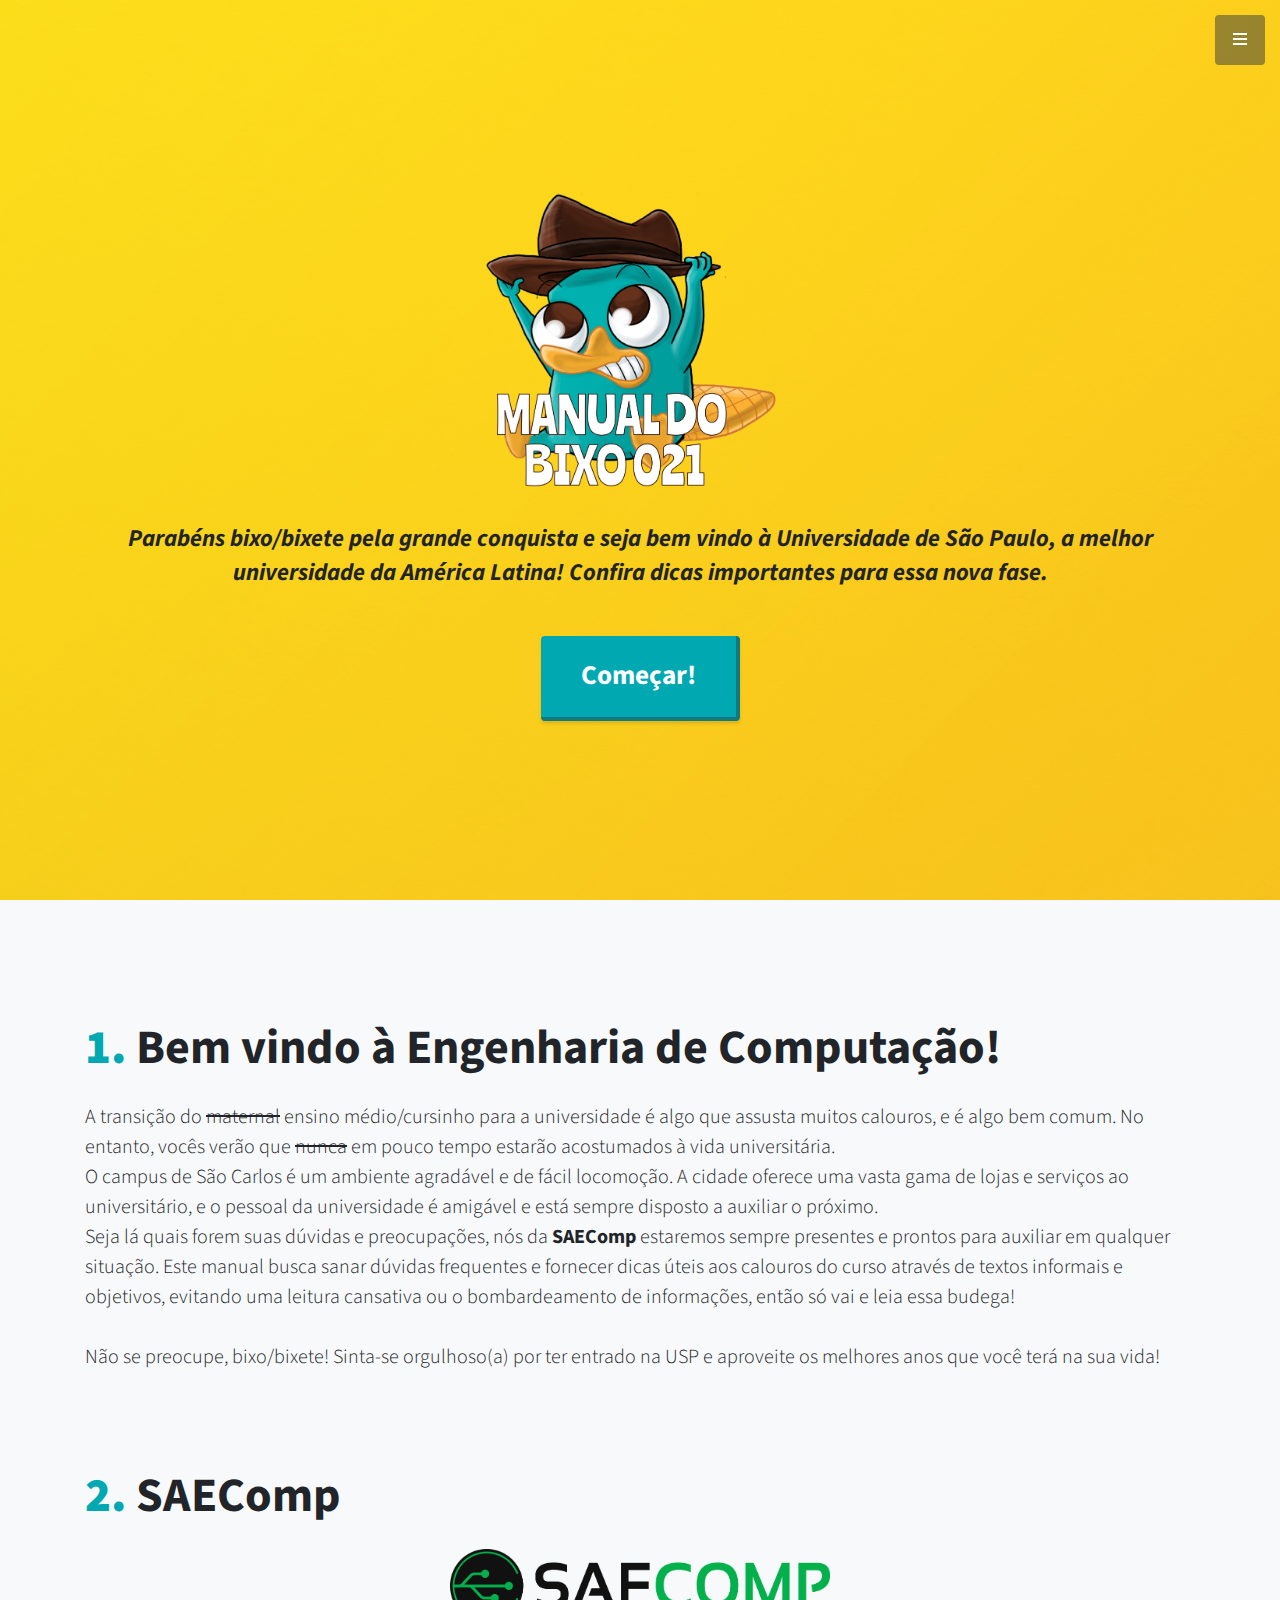
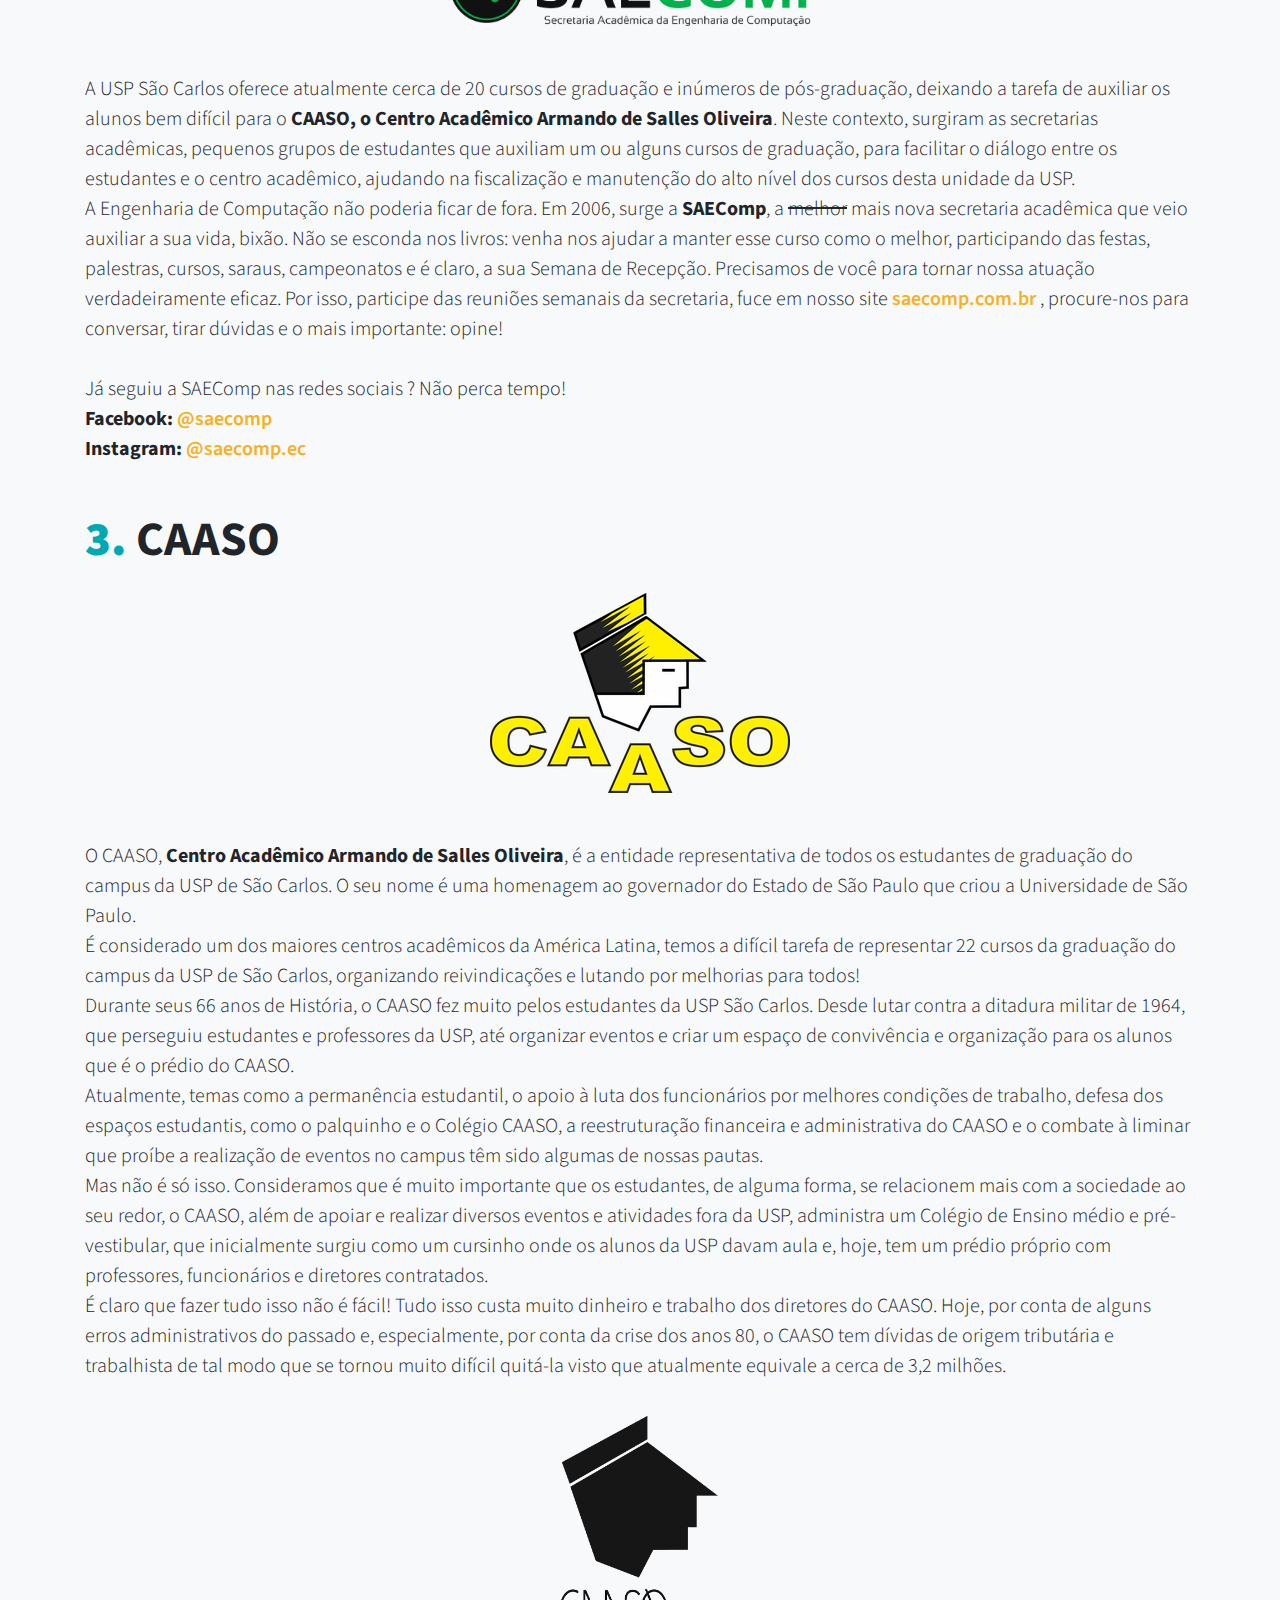
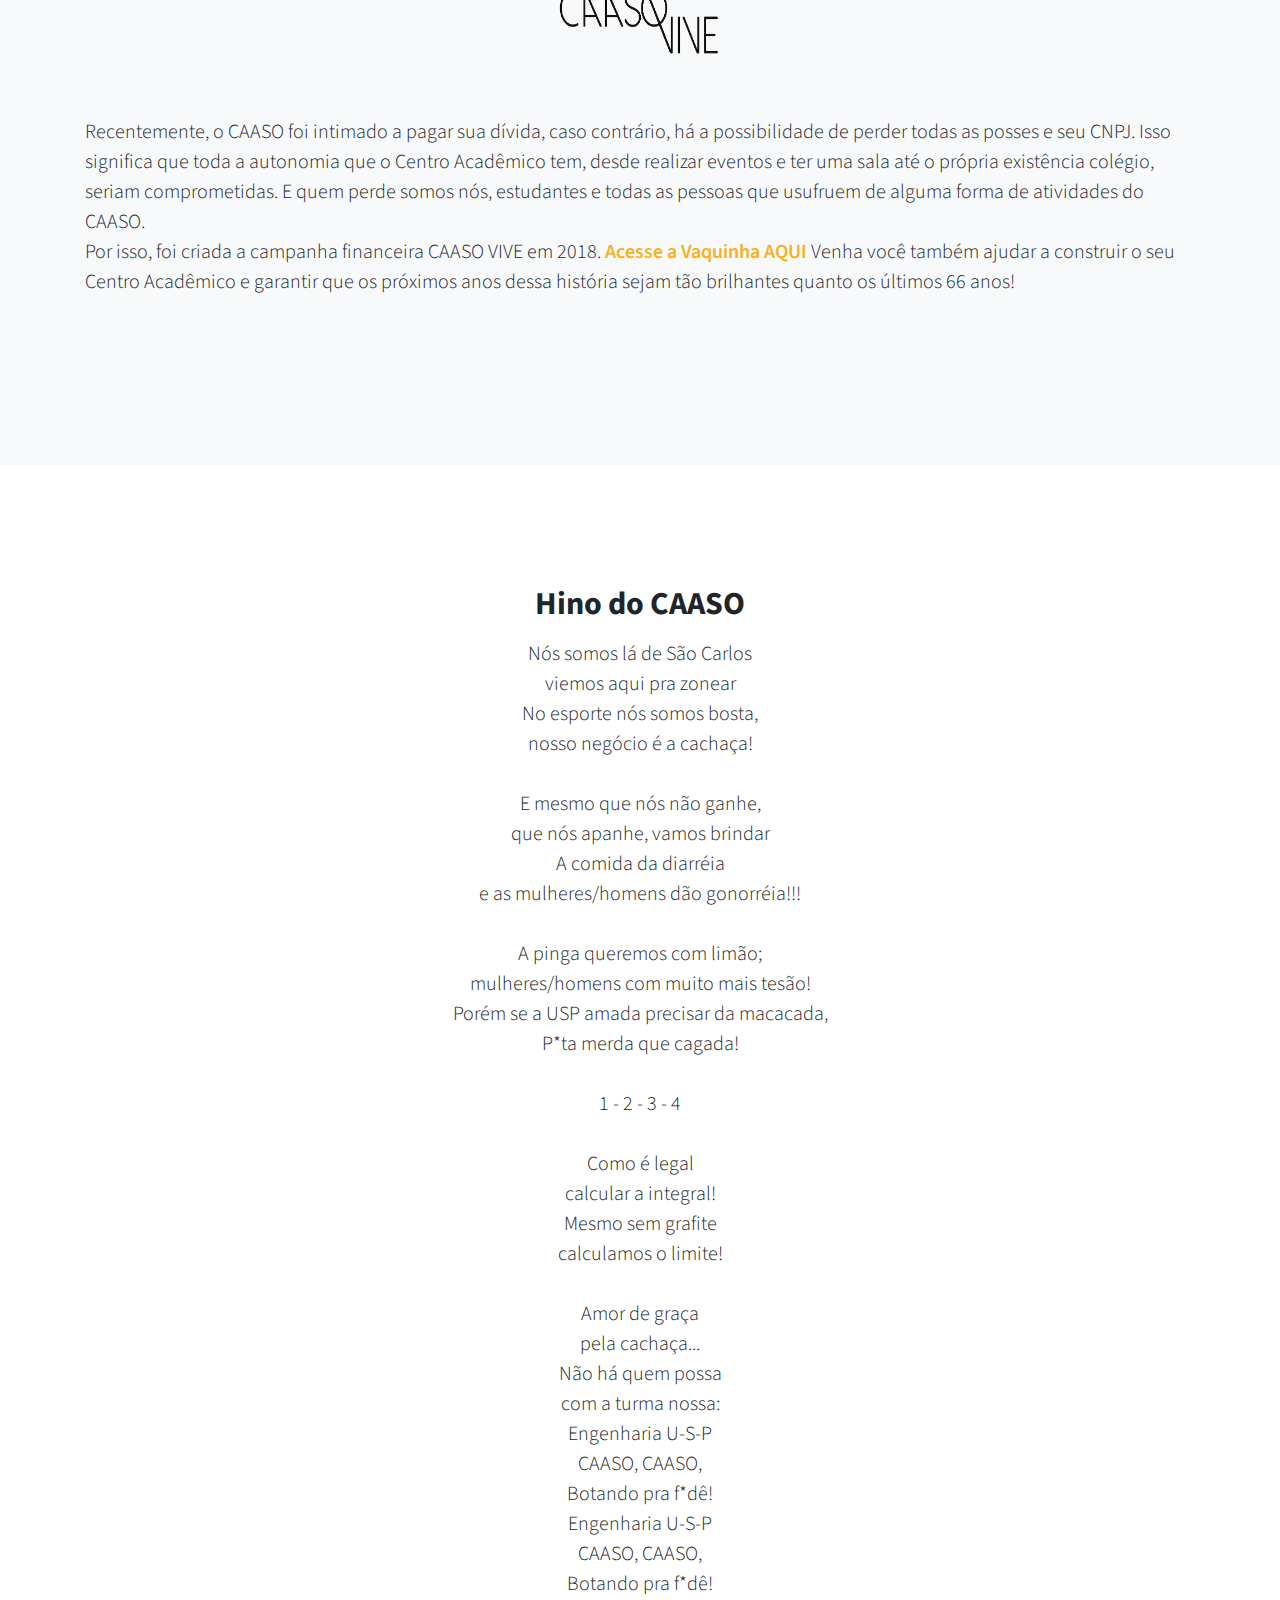
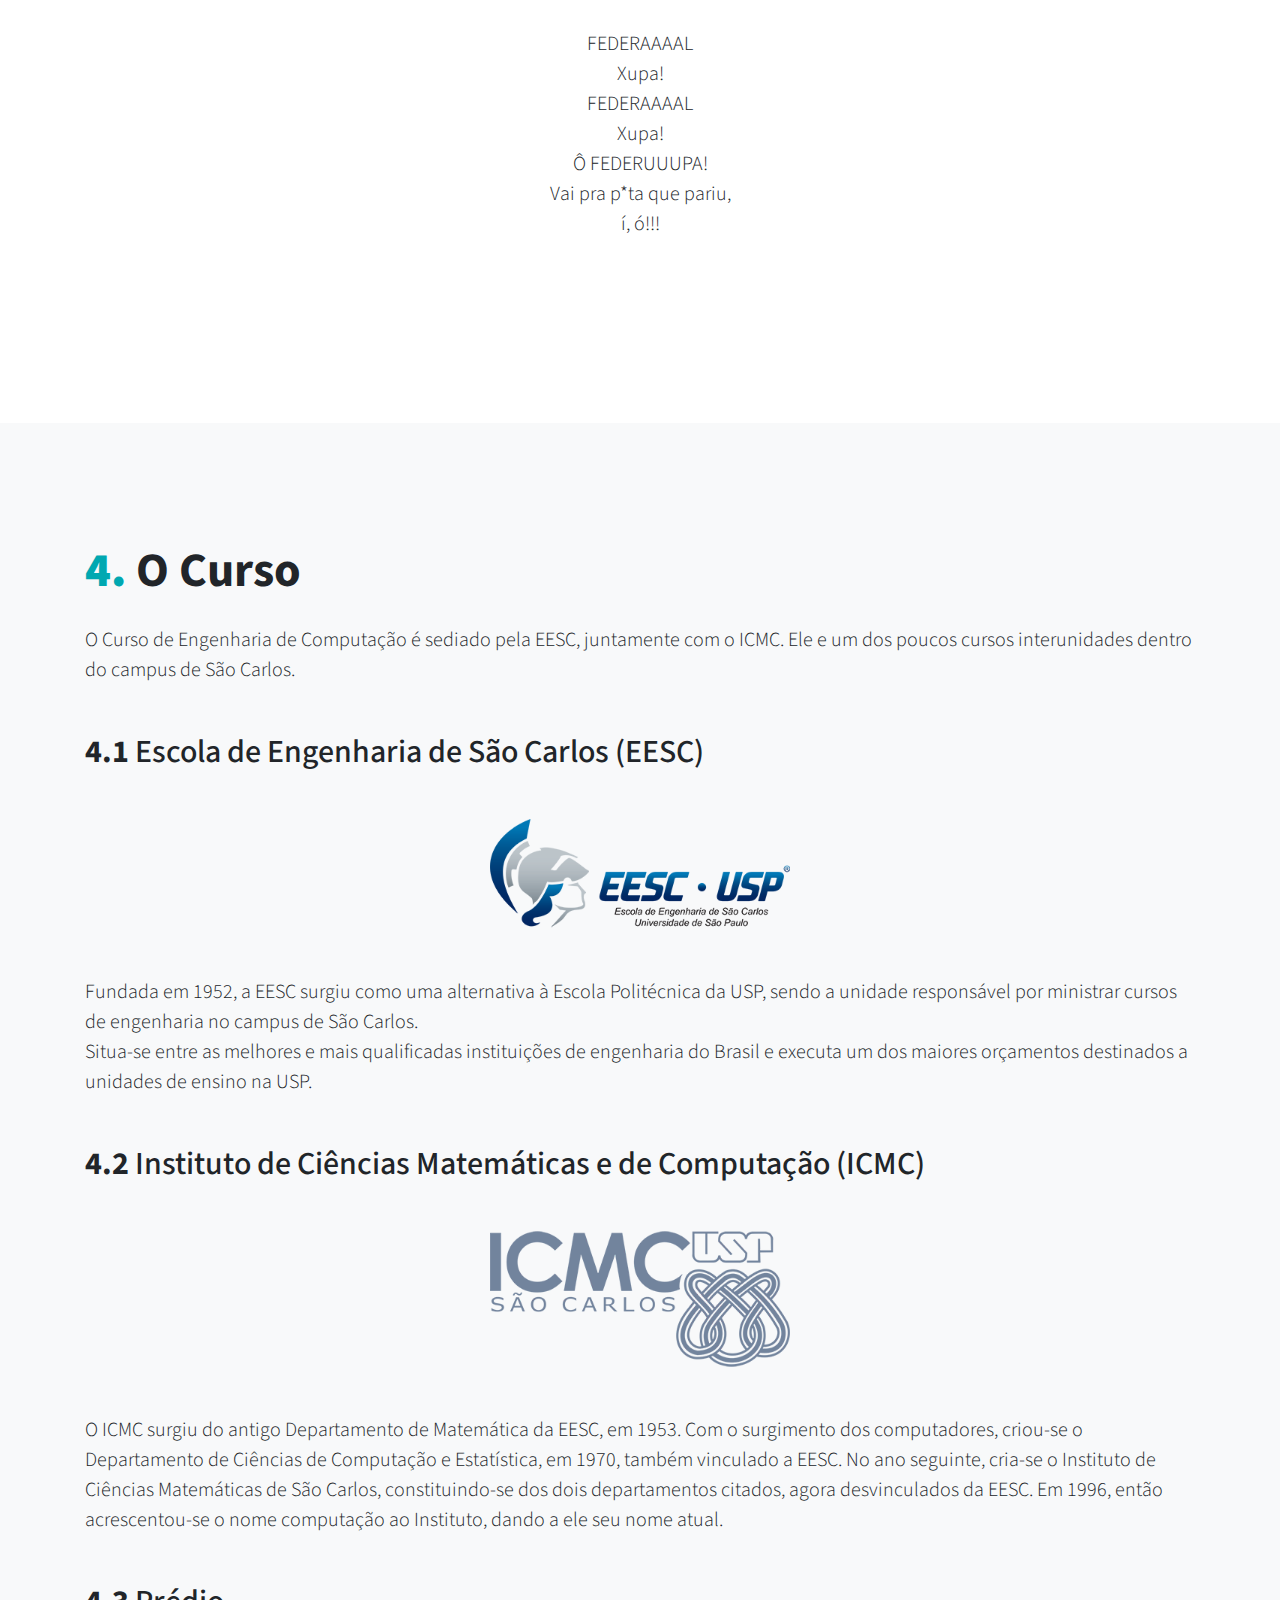
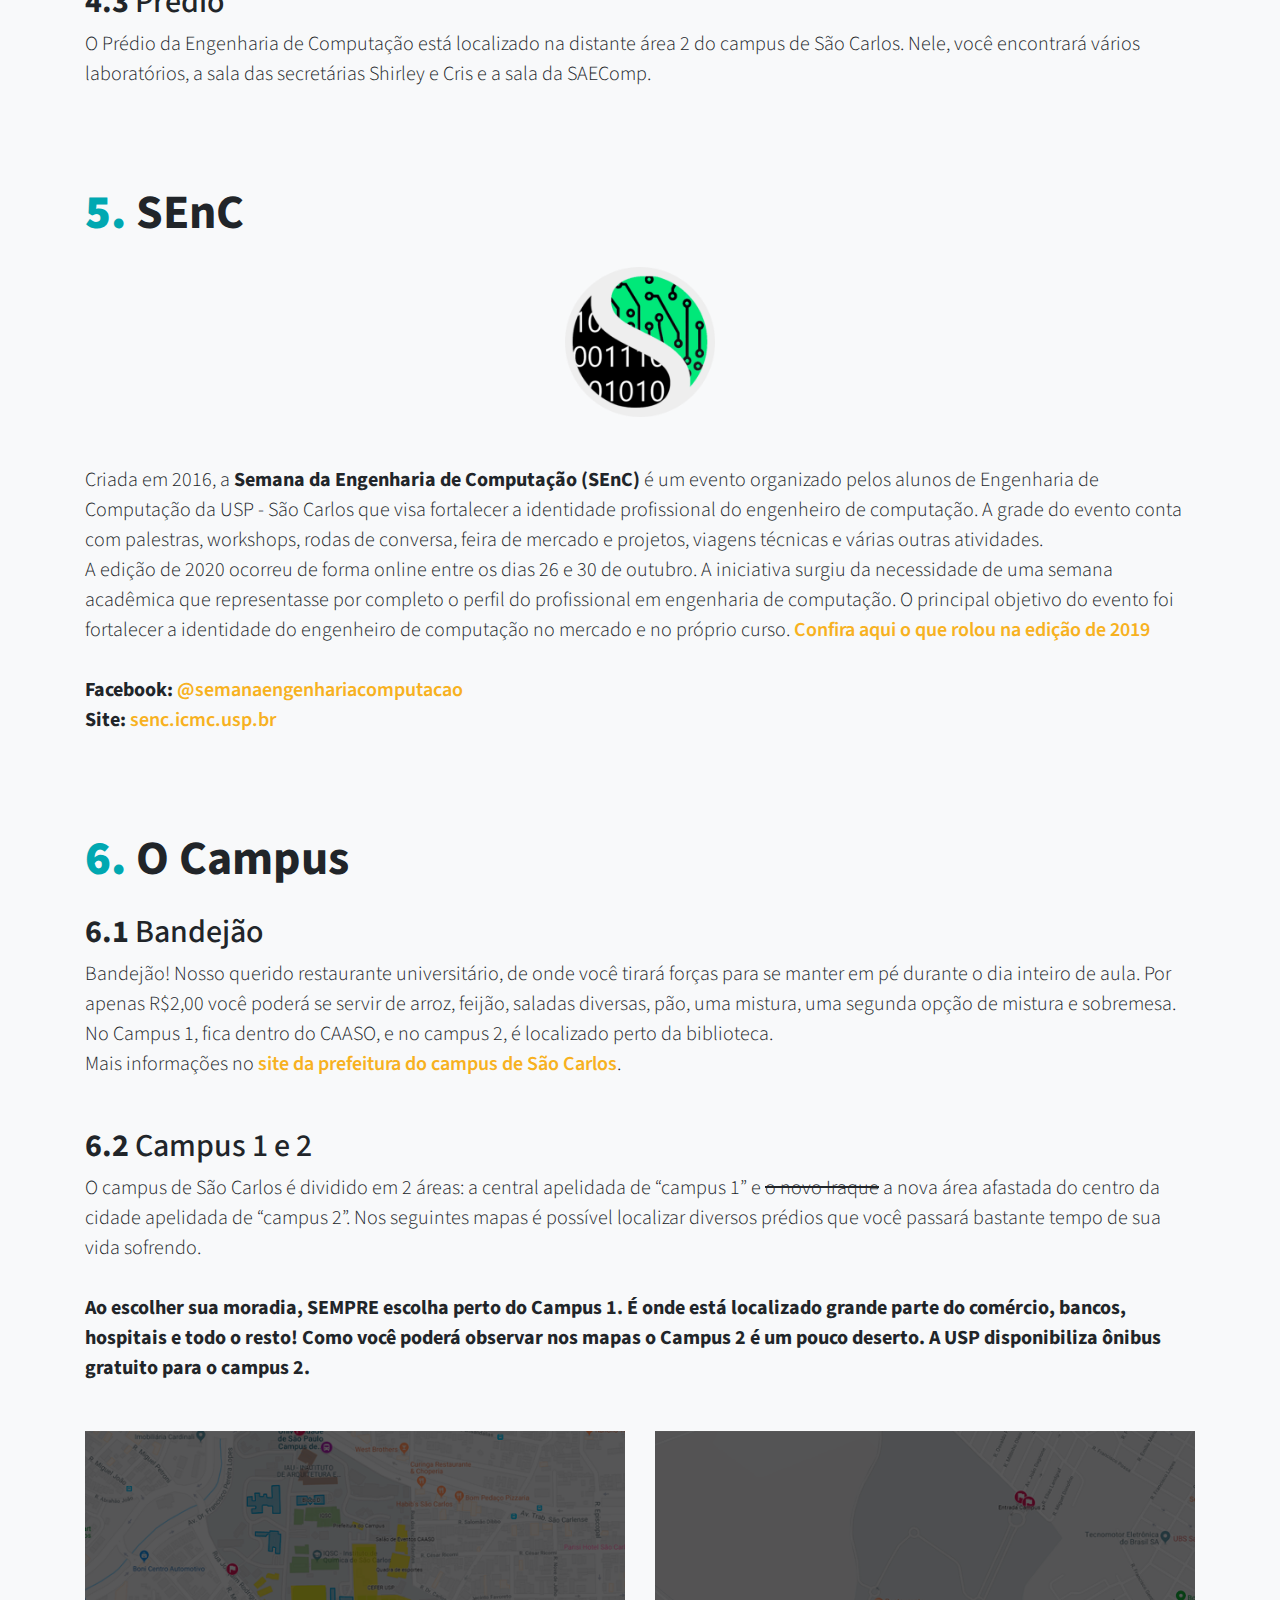
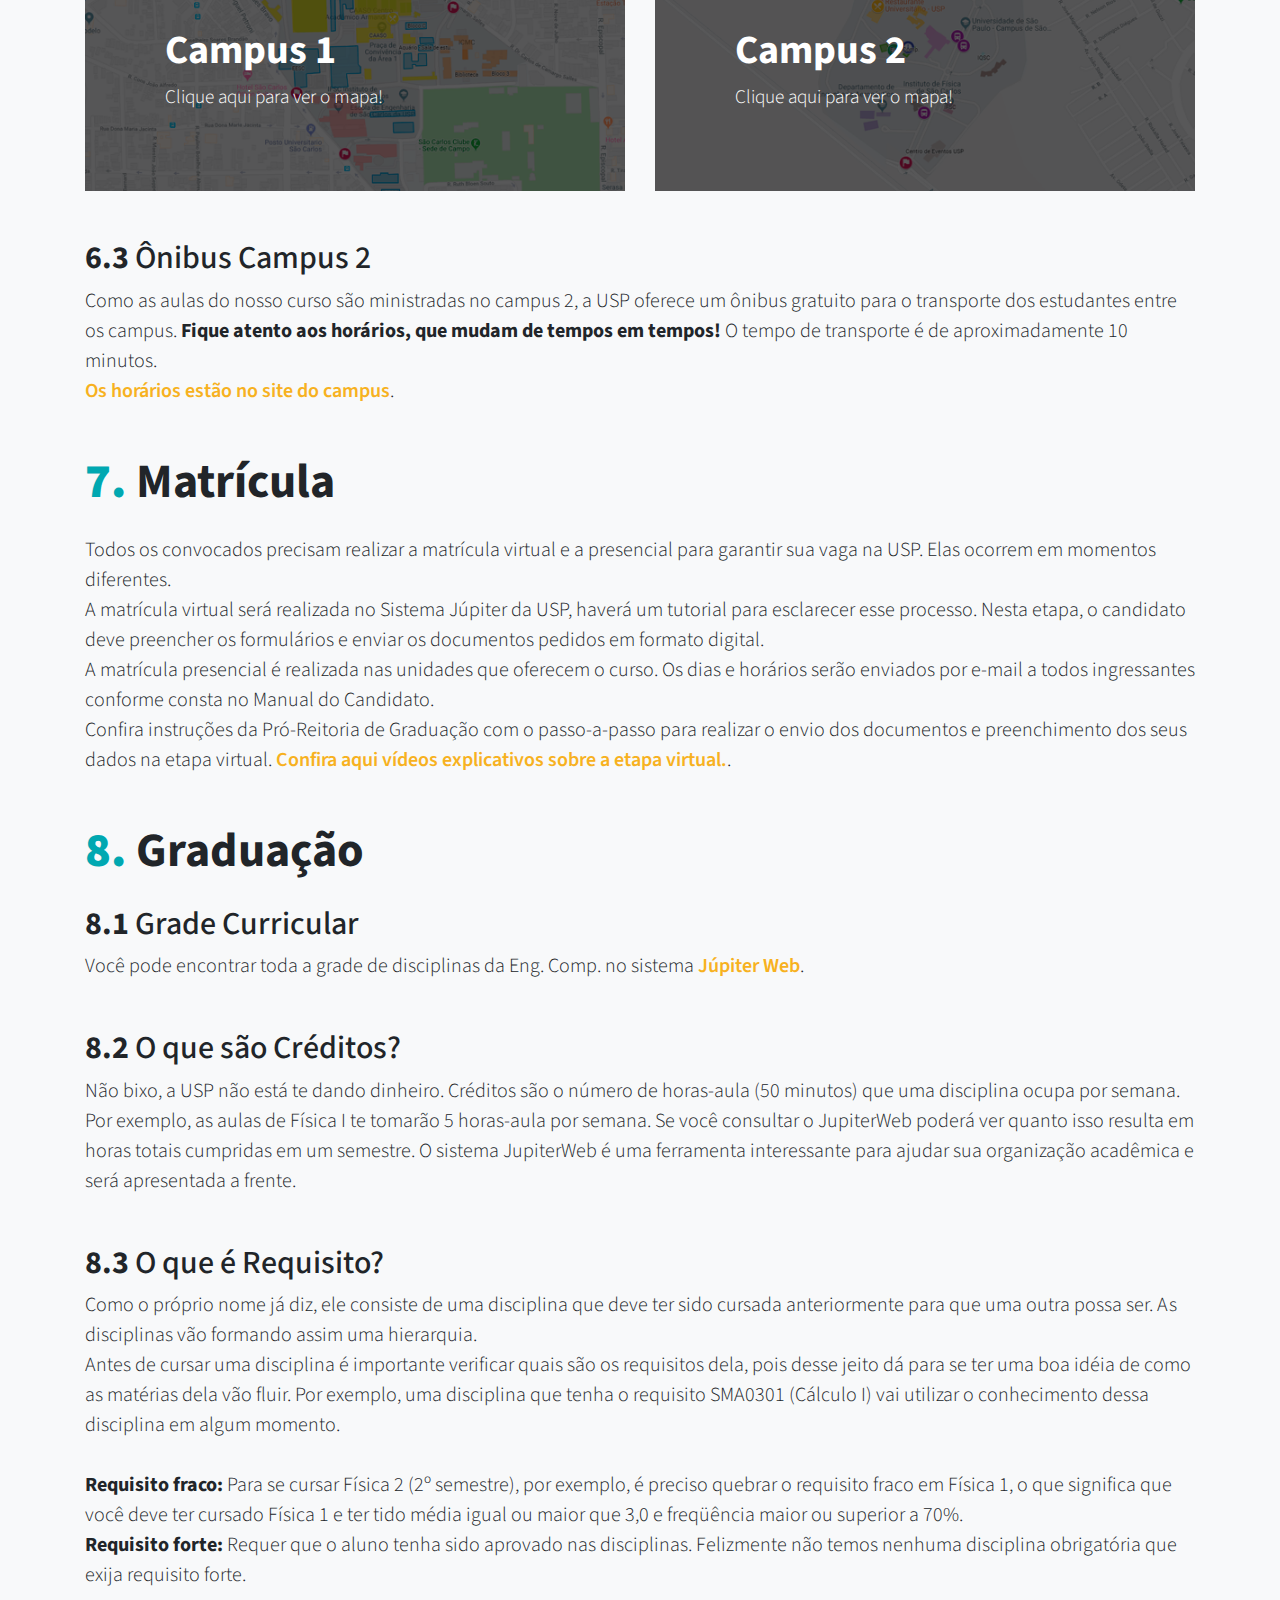
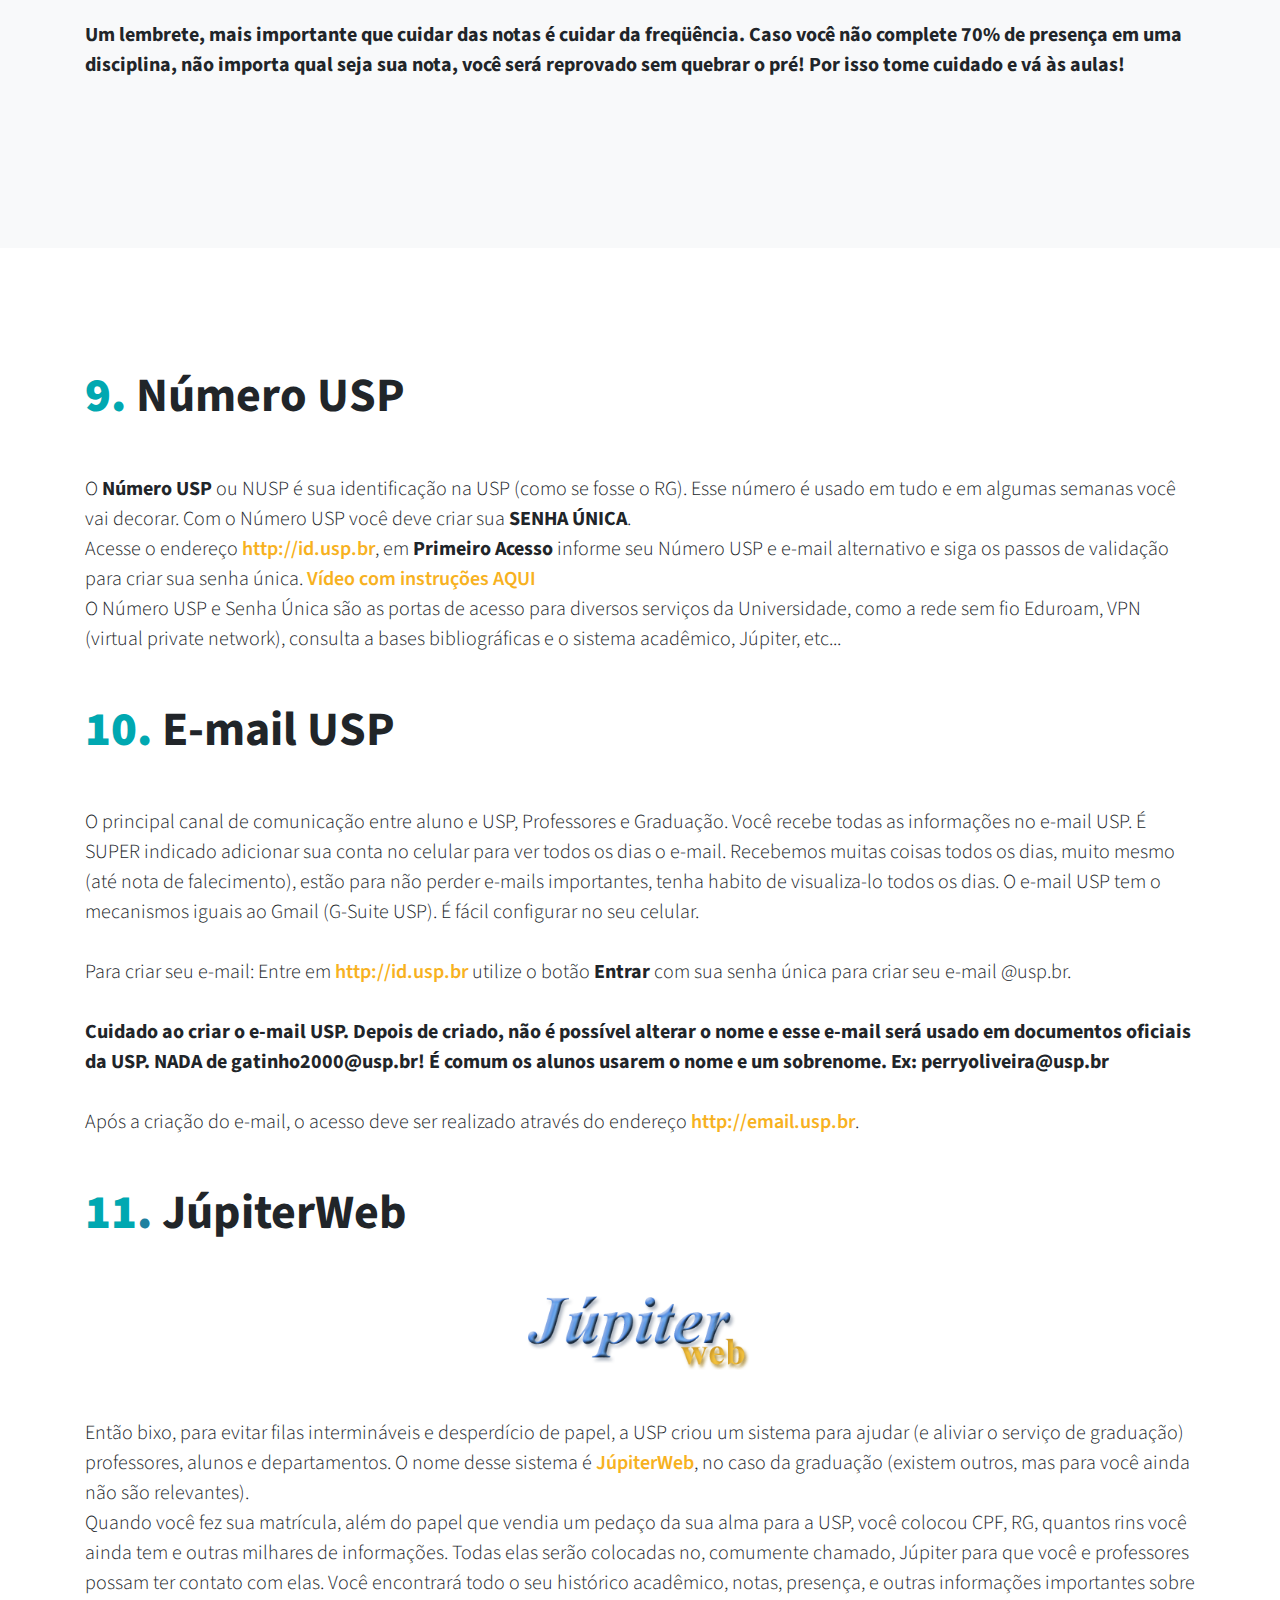
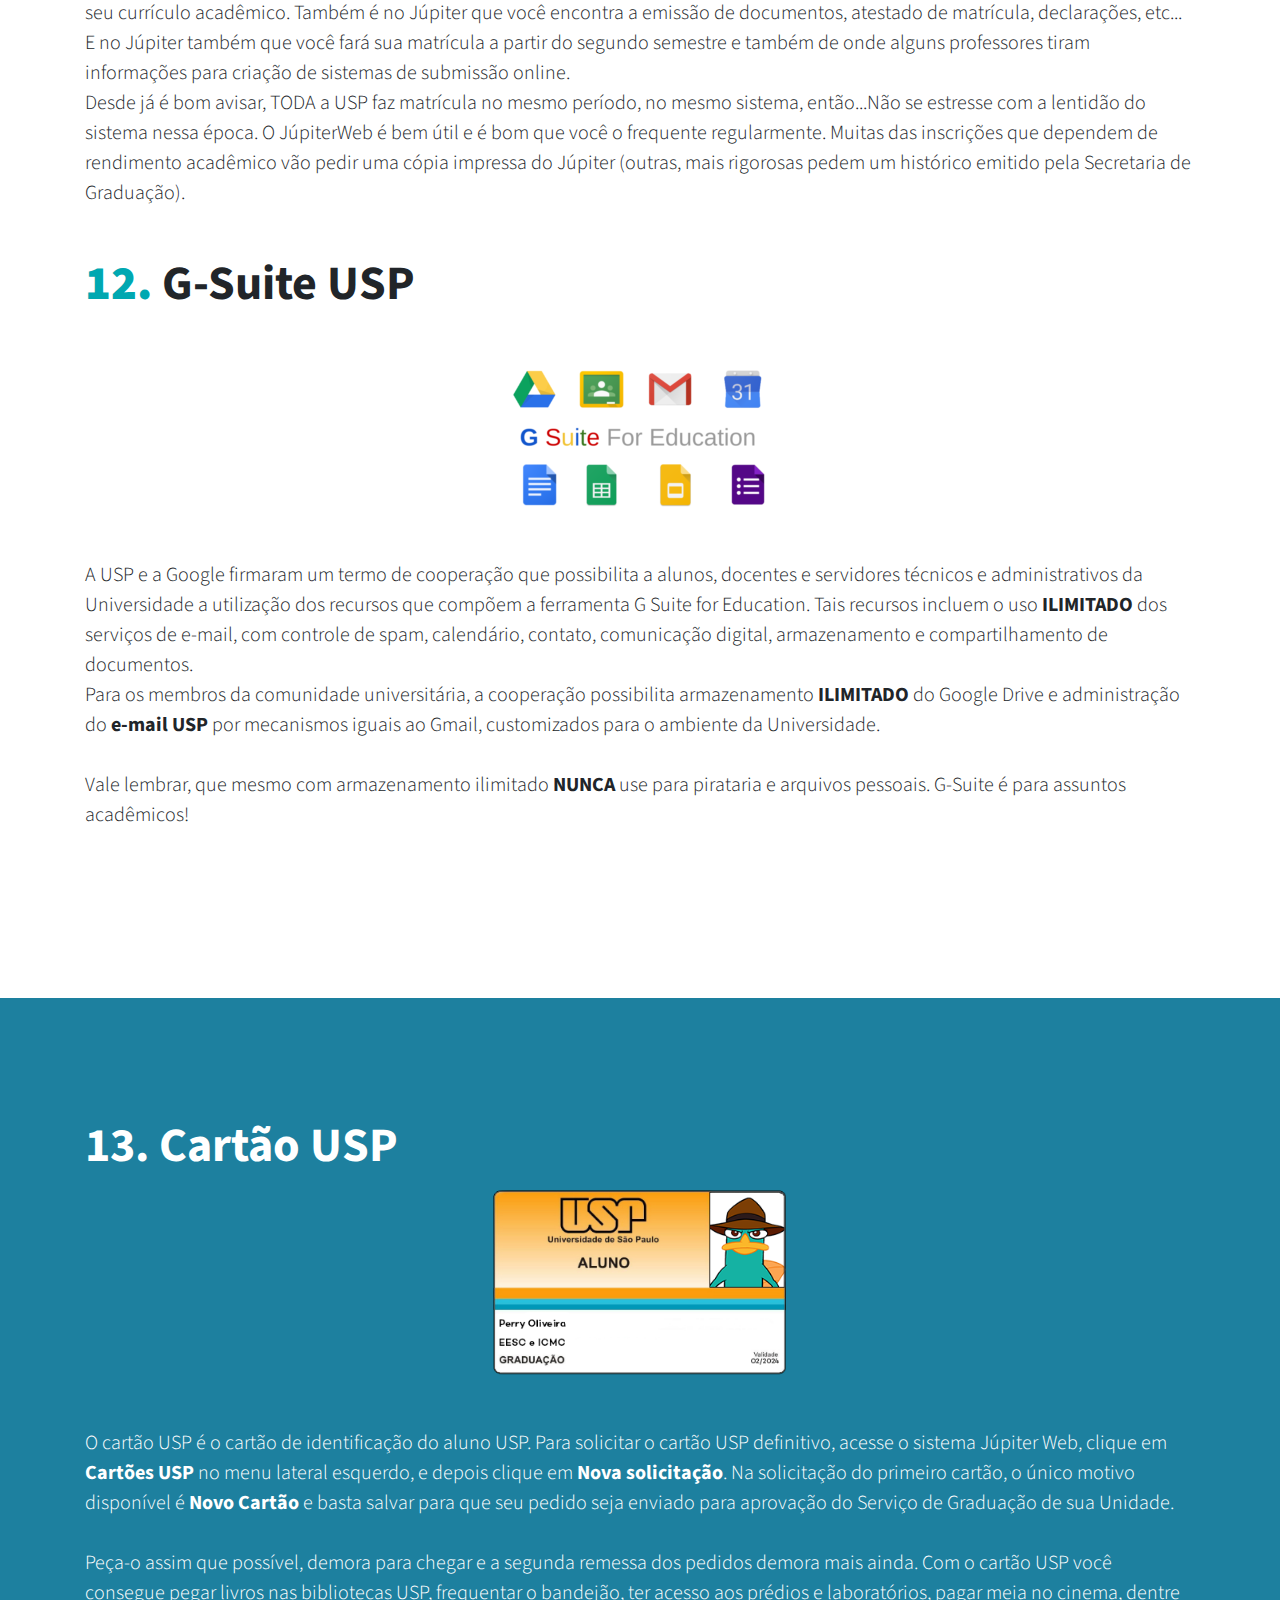
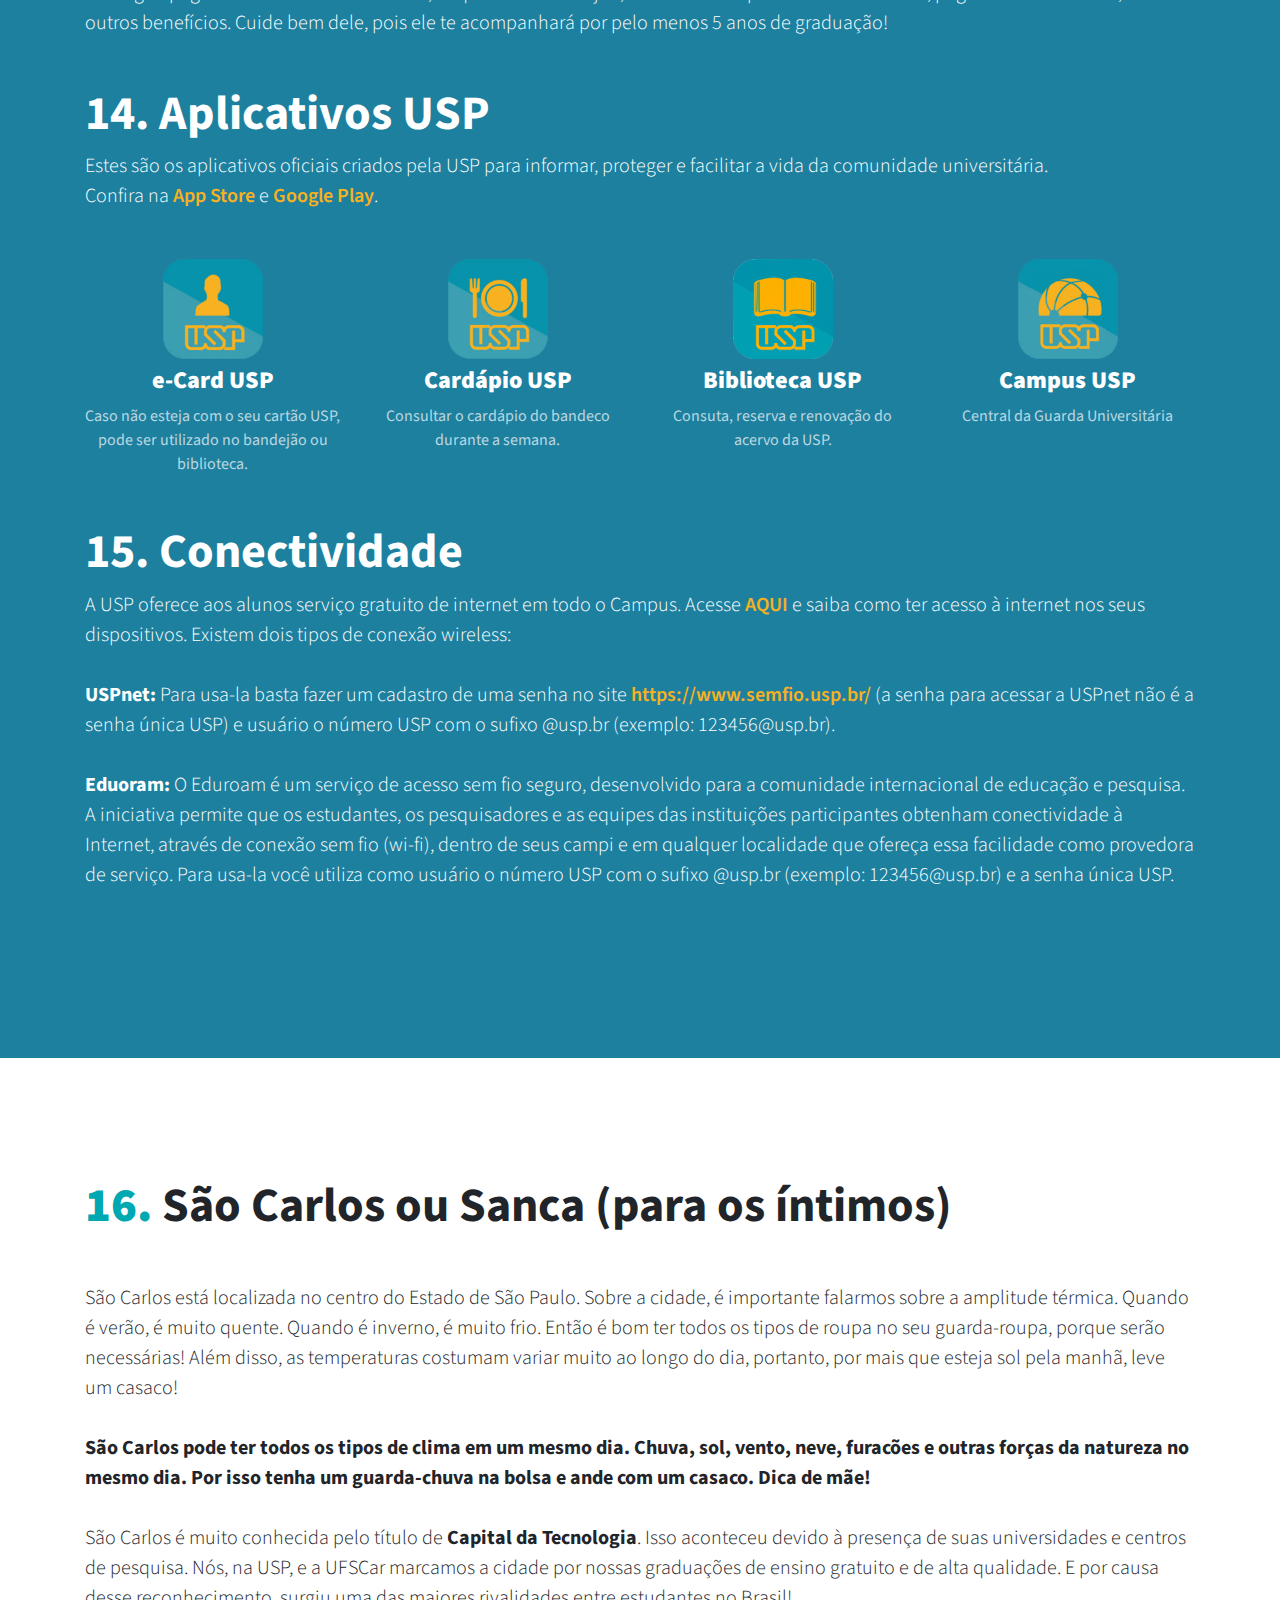
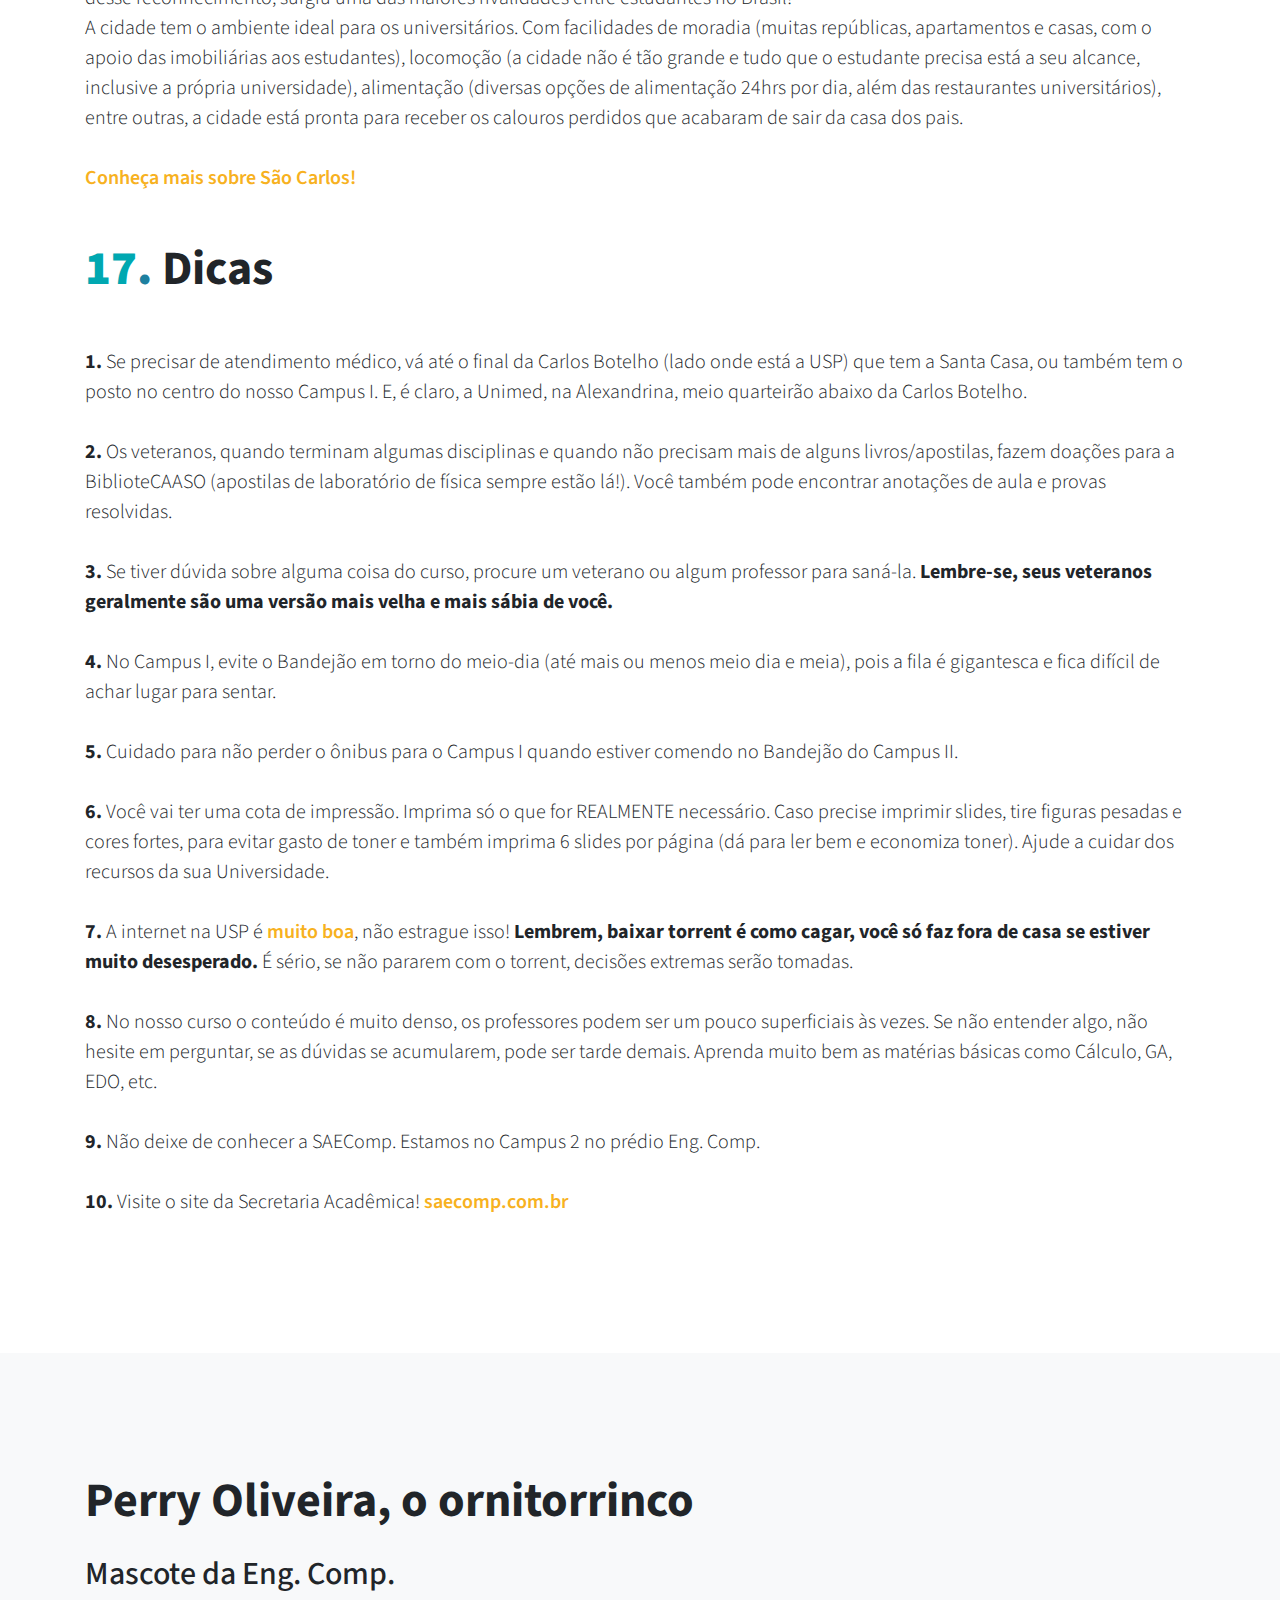
==== bixo/index.html @ cc433c1b "Saecomp's site added" ====
<!DOCTYPE html>
<html lang="pt-br">

  <head>

    <meta charset="utf-8">
    <meta name="viewport" content="width=device-width, initial-scale=1, shrink-to-fit=no">
    <meta name="description" content="">
    <meta name="author" content="">

    <title>Manual do Bixo 021</title>

    <meta name="viewport" content="width=device-width, initial-scale=1">

    <meta name="description" content="Parabéns bixo/bixete pela grande conquista e seja bem vindo à Universidade de São Paulo, a melhor universidade da América Latina! Confira dicas importantes para essa nova fase." />
    <meta name="keywords" content="bixo, bixete, usp, engenharia, são carlos, engenharia de computação, calouro, dicas, eesc, icmc, universidade, caaso" />
    <meta name="author" content="SAEComp"/>
    <meta name="robots" content="index,follow">
    <link rel="alternate" href="" hreflang="pt-br" /> 
    <!-- Facebook and Twitter -->
    <meta property="og:title" content="Manual do Bixo 020"/>
    <meta property="og:image" content="img/img_manual_do_bixo_020.png"/>
    <meta property="og:url" content="https://bixo.saecomp.com.br"/>
    <meta property="og:site_name" content="Manual do Bixo 020"/>
    <meta property="og:description" content="Parabéns bixo/bixete pela grande conquista e seja bem vindo à Universidade de São Paulo, a melhor universidade da América Latina! Confira dicas importantes para essa nova fase."/>
    <meta name="twitter:title" content="Manual do Bixo 020" />
    <meta name="twitter:image" content="img/img_manual_do_bixo_020.png" />
    <meta name="twitter:url" content="https://bixo.saecomp.com.br" />
    <meta name="twitter:card" content="" />

    <!-- Bootstrap Core CSS -->
    <link href="vendor/bootstrap/css/bootstrap.min.css" rel="stylesheet">

    <!-- Custom Fonts -->
    <link href="vendor/fontawesome-free/css/all.min.css" rel="stylesheet" type="text/css">
    <link href="https://fonts.googleapis.com/css?family=Source+Sans+Pro:300,400,700,300italic,400italic,700italic" rel="stylesheet" type="text/css">
    <link href="vendor/simple-line-icons/css/simple-line-icons.css" rel="stylesheet">

    <!-- Custom CSS -->
    <link href="css/index.css" rel="stylesheet">

    <link rel="icon" href="https://www.saecomp.com.br/favicon.ico" type="image/x-icon">
    <script async src="https://www.googletagmanager.com/gtag/js?id=UA-132777852-1"></script>
    <script>
      window.dataLayer = window.dataLayer || [];
      function gtag(){dataLayer.push(arguments);}
      gtag('js', new Date());

      gtag('config', 'UA-132777852-1');
    </script>
  </head>

  <body id="page-top">

    <!-- Navigation -->
    <a class="menu-toggle rounded" href="#">
      <i class="fas fa-bars"></i>
    </a>
    <nav id="sidebar-wrapper">
      <ul class="sidebar-nav">
        <li class="sidebar-brand">
          <a class="js-scroll-trigger" href="#page-top">Manual do Bixo 020</a>
        </li>

        <li class="sidebar-nav-item">
          <a class="js-scroll-trigger" href="#s1">1. Bem vindo à Engenharia de Computação!</a>
        </li>
        <li class="sidebar-nav-item">
          <a class="js-scroll-trigger" href="#s2">2. SAEComp</a>
        </li>
        <li class="sidebar-nav-item">
          <a class="js-scroll-trigger" href="#s3">3. CAASO</a>
        </li>
        <li class="sidebar-nav-item">
          <a class="js-scroll-trigger" href="#s4">4. O Curso</a>
        </li>
        <li class="sidebar-nav-item">
          <a class="js-scroll-trigger" href="#s5">5. SEnC</a>
        </li>
        <li class="sidebar-nav-item">
          <a class="js-scroll-trigger" href="#s6">6. O Campus</a>
        </li>
        <li class="sidebar-nav-item">
          <a class="js-scroll-trigger" href="#s7">7. Matrícula</a>
        </li>
        <li class="sidebar-nav-item">
          <a class="js-scroll-trigger" href="#s8">8. Graduação</a>
        </li>
         <li class="sidebar-nav-item">
          <a class="js-scroll-trigger" href="#s9">9. Número USP</a>
        </li>
         <li class="sidebar-nav-item">
          <a class="js-scroll-trigger" href="#s10">10. E-mail USP</a>
        </li>
         <li class="sidebar-nav-item">
          <a class="js-scroll-trigger" href="#s11">11. JúpiterWeb</a>
        </li>
         <li class="sidebar-nav-item">
          <a class="js-scroll-trigger" href="#s12">12. G-Suite USP</a>
        </li>
         <li class="sidebar-nav-item">
          <a class="js-scroll-trigger" href="#s13">13. Cartão USP</a>
        </li>
         <li class="sidebar-nav-item">
          <a class="js-scroll-trigger" href="#s14">14. Aplicativos USP</a>
        </li>
         <li class="sidebar-nav-item">
          <a class="js-scroll-trigger" href="#s15">15. Conectividade</a>
        </li>
        <li class="sidebar-nav-item">
          <a class="js-scroll-trigger" href="#s16">16. São Carlos</a>
        </li>
        <li class="sidebar-nav-item">
          <a class="js-scroll-trigger" href="#s17">17. Dicas</a>
        </li>
        <li class="sidebar-nav-item">
          <a class="js-scroll-trigger" href="#s-perry">Perry, o ornitorrinco</a>
        </li>
        <li class="sidebar-nav-item">
          <a class="js-scroll-trigger" href="#extra">Extracurricular</a>
        </li>
      </ul>
    </nav>

    <!-- Header -->
    <header class="masthead d-flex">
      <div class="container text-center my-auto">
		<img class="img-header" src="img/header.png">
        <h3 class="mb-5">
          <em style="font-size: 1.5rem">Parabéns bixo/bixete pela grande conquista e seja bem vindo à Universidade de São Paulo, a melhor universidade da América Latina!
          Confira dicas importantes para essa nova fase.</em>
        </h3>
        <a class="btn btn-primary btn-xl js-scroll-trigger" href="#s1">Começar!</a>
      </div>
      <div class="overlay"></div>
    </header>

    <!-- About -->
    <section class="content-section bg-light">
      <div class="container text-left">
        <div class="row mb-5" id="s1">
	        <div class="col-lg-12 mx-auto">
	        	<h1 class="title-cont"><span>1. </span>Bem vindo à Engenharia de Computação!</h1>
	            <p class="lead mb-5">
	            		A transição do <strike>maternal</strike> ensino médio/cursinho para a universidade é algo que assusta muitos calouros, e é algo bem comum. No entanto, vocês verão que <strike>nunca</strike> em pouco tempo estarão acostumados à vida universitária.<br>

	            		O campus de São Carlos é um ambiente agradável e de fácil locomoção. A cidade oferece uma vasta gama de lojas e serviços ao universitário, e o pessoal da <a target="_blank" style="text-decoration: none;color: #212529;" href="http://stars.chromeexperiments.com/">universidade</a> é amigável e está sempre disposto a auxiliar o próximo.<br>

						Seja lá quais forem suas dúvidas e preocupações, nós da <b>SAEComp</b> estaremos sempre presentes e prontos para auxiliar em qualquer situação. Este manual busca sanar dúvidas frequentes e fornecer dicas úteis aos calouros do curso através de textos informais e objetivos, evitando uma leitura cansativa ou o bombardeamento de informações, então só vai e leia essa budega!<br><br>

						Não se preocupe, bixo/bixete! Sinta-se orgulhoso(a) por ter entrado na USP e aproveite os melhores anos que você terá na sua vida!
	            </p>
	        </div>
        </div>

    	<div class="row" id="s2">
	        <div class="col-lg-12 mx-auto">
	        	<h1 class="title-cont"><span>2. </span>SAEComp</h1>
	            <img class="mb-5 img-exemple" style="margin:0 auto;display: table;" width="380px" src="img/logo_saecomp.png">
	            <p class="lead mb-5">
	            A USP São Carlos oferece atualmente cerca de 20 cursos de graduação e inúmeros de pós-graduação, deixando a tarefa de auxiliar os alunos bem difícil para o <b>CAASO, o Centro Acadêmico Armando de Salles Oliveira</b>. Neste contexto, surgiram as secretarias acadêmicas, pequenos grupos de estudantes que auxiliam um ou alguns cursos de graduação, para facilitar o diálogo entre os estudantes e o centro acadêmico, ajudando na fiscalização e manutenção do alto nível dos cursos desta unidade da USP. <br>

				      A Engenharia de Computação não poderia ficar de fora. Em 2006, surge a <b>SAEComp</b>, a <strike>melhor</strike> mais nova secretaria acadêmica que veio auxiliar a sua vida, bixão. Não se esconda nos livros: venha nos ajudar a manter esse curso como o melhor, participando das festas, palestras, cursos, saraus, campeonatos e é claro, a sua Semana de Recepção. Precisamos de você para tornar nossa atuação verdadeiramente eficaz. Por isso, participe das reuniões semanais da secretaria, fuce em nosso site <a class="link-a" href="https://saecomp.com.br">saecomp.com.br</a> , procure-nos para conversar, tirar dúvidas e o mais importante: opine!
              <br><br>
              Já seguiu a SAEComp nas redes sociais ? Não perca tempo!<br>
              <b>Facebook: </b> <a class="link-a" target="_blank" href="https://www.facebook.com/saecomp">@saecomp</a><br>
              <b>Instagram: </b> <a class="link-a" target="_blank" href="https://www.instagram.com/saecomp.ec">@saecomp.ec</a>

	            </p>
	            
	        </div>
	      
        </div>

        <div class="row" id="s3">
	        <div class="col-lg-12 mx-auto">
	        	<h1 class="title-cont"><span>3. </span>CAASO</h1>
	            <img class="mb-5 img-exemple" style="margin:0 auto;display: table;" width="300px" src="img/logo_caaso.png">
	            <p class="lead mb-5">
	            O CAASO, <b>Centro Acadêmico Armando de Salles Oliveira</b>, é a entidade representativa de todos os estudantes de graduação do campus da USP de São Carlos. O seu nome é uma homenagem ao governador do Estado de São Paulo que criou a Universidade de São Paulo.<br>
	            
              É considerado um dos maiores centros acadêmicos da América Latina, temos a difícil tarefa de representar 22 cursos da graduação do campus da USP de São Carlos, organizando reivindicações e lutando por melhorias para todos!<br> 

              Durante seus 66 anos de História, o CAASO fez muito pelos estudantes da USP São Carlos. Desde lutar contra a ditadura militar de 1964, que perseguiu estudantes e professores da USP, até organizar eventos e criar um espaço de convivência e organização para os alunos que é o prédio do CAASO. <br>

              Atualmente, temas como a permanência estudantil, o apoio à luta dos funcionários por melhores condições de trabalho, defesa dos espaços estudantis, como o palquinho e o Colégio CAASO, a reestruturação financeira e administrativa do CAASO e o combate à liminar que proíbe a realização de eventos no campus têm sido algumas de nossas pautas. <br>

              Mas não é só isso. Consideramos que é muito importante que os estudantes, de alguma forma, se relacionem mais com a sociedade ao seu redor, o CAASO, além de apoiar e realizar diversos eventos e atividades fora da USP, administra um Colégio de Ensino médio e pré-vestibular, que inicialmente surgiu como um cursinho onde os alunos da USP davam aula e, hoje, tem um prédio próprio com professores, funcionários e diretores contratados.<br>

              É claro que fazer tudo isso não é fácil! Tudo isso custa muito dinheiro e trabalho dos diretores do CAASO. Hoje, por conta de alguns erros administrativos do passado e, especialmente, por conta da crise dos anos 80, o CAASO tem dívidas de origem tributária e trabalhista de tal modo que se tornou muito difícil quitá-la visto que atualmente equivale a cerca de 3,2 milhões.<br>
              <img class="mb-5 img-exemple" style="margin:20px auto 0;display: table;" width="250px" src="img/caaso_vive.png">
              Recentemente, o CAASO foi intimado a pagar sua dívida, caso contrário, há a possibilidade de perder todas as posses e seu CNPJ. Isso significa que toda a autonomia que o Centro Acadêmico tem, desde realizar eventos e ter uma sala até o própria existência colégio, seriam comprometidas. E quem perde somos nós, estudantes e todas as pessoas que usufruem de alguma forma de atividades do CAASO. <br>

              Por isso, foi criada a campanha financeira CAASO VIVE em 2018. <a class="link-a" target="_blank" href="https://www.vakinha.com.br/vaquinha/salve-o-caaso">Acesse a Vaquinha AQUI</a> Venha você também ajudar a construir o seu Centro Acadêmico e garantir que os próximos anos dessa história sejam tão brilhantes quanto os últimos 66 anos!
              </p>
	            
	        </div>
	      
        </div>

      </div>
    </section>

    <section class="content-section">
    	<div class="container text-center">
    		<div class="row mb-5" >
	        	<div class="col-lg-12 mx-auto">
	        		<h2>Hino do CAASO</h2>
	        		<p class="lead"></p>
	        		<p class="lead">
	        			Nós somos lá de São Carlos<br>
						viemos aqui pra zonear<br>
						No esporte nós somos bosta,<br>
						nosso negócio é a cachaça!<br><br>

						E mesmo que nós não ganhe,<br>
						que nós apanhe, vamos brindar<br>
						A comida da diarréia<br>
						e as mulheres/homens dão gonorréia!!!<br><br>

						A pinga queremos com limão;<br>
						mulheres/homens com muito mais tesão!<br>
						Porém se a USP amada precisar da macacada,<br>
						P*ta merda que cagada!<br><br>

						1 - 2 - 3 - 4<br><br>

						Como é legal<br>
						calcular a integral!<br>
						Mesmo sem grafite<br>
						calculamos o limite!<br><br>

						Amor de graça<br>
						pela cachaça...<br>
						Não há quem possa<br>
						com a turma nossa:<br>

						Engenharia U-S-P<br>
						CAASO, CAASO,<br>
						Botando pra f*dê!<br>

						Engenharia U-S-P<br>
						CAASO, CAASO,<br>
						Botando pra f*dê!<br><br>

						FEDERAAAAL<br>
						Xupa!<br>
						FEDERAAAAL<br>
						Xupa!<br>
						Ô FEDERUUUPA!<br>
						Vai pra p*ta que pariu,<br>
						í, ó!!!</p>
	        	</div>
    	</div>
    </section>


    <section class="content-section bg-light" id="about">
      <div class="container text-left">
        <div class="row mb-5" id="s4">
	        <div class="col-lg-12 mx-auto">
	        	<h1 class="title-cont"><span>4. </span>O Curso</h1>
	        	<p  class="lead mb-5">O Curso de Engenharia de Computação é sediado pela EESC, juntamente com o ICMC. Ele e um dos poucos cursos interunidades dentro do campus de São Carlos.</p>

	        	<h2 class="sub-title-cont mb-5"><b>4.1 </b>Escola de Engenharia de São Carlos (EESC)</h2>
	        	<img class="mb-5 img-exemple" style="margin:0 auto;display: table;" width="300px" src="img/logo_eesc.png">
	            <p class="lead mb-5">
	            	Fundada em 1952, a EESC surgiu como uma alternativa à Escola Politécnica da USP, sendo a unidade responsável por ministrar cursos de engenharia no campus de São Carlos.<br>
					Situa-se entre as melhores e mais qualificadas instituições de engenharia do Brasil e executa um dos maiores orçamentos destinados a unidades de ensino na USP.
	            </p>
	            <h2 class="sub-title-cont mb-5"><b>4.2 </b>Instituto de Ciências Matemáticas e de Computação (ICMC)</h2>
	            <img class="mb-5 img-exemple" style="margin:0 auto;display: table;" width="300px" src="img/logo_icmc.png">
	            <p class="lead mb-5">
	            	O ICMC surgiu do antigo Departamento de Matemática da EESC, em 1953. Com o surgimento dos computadores, criou-se o Departamento de Ciências de Computação e Estatística, em 1970, também vinculado a EESC. No ano seguinte, cria-se o Instituto de Ciências Matemáticas de São Carlos, constituindo-se dos dois departamentos citados, agora desvinculados da EESC. Em 1996, então acrescentou-se o nome computação ao Instituto, dando a ele seu nome atual.
	            </p>
	            <h2 class="sub-title-cont"><b>4.3 </b>Prédio</h2>
	            <p  class="lead mb-5">O Prédio da Engenharia de Computação está localizado na distante área 2 do campus de São Carlos. Nele, você encontrará vários laboratórios, a sala das secretárias <a style="text-decoration: none;color: #212529;" target="_blank" href="https://youtu.be/K2IA_N9rtVA?t=60">Shirley e Cris</a> e a sala da SAEComp.</p>
	        </div>
        </div>

        <div class="row mb-5" id="s5">
          <div class="col-lg-12 mx-auto">
            <h1 class="title-cont"><span>5. </span>SEnC</h1>
            <img class="mb-5 img-exemple" style="margin:0 auto;display: table;" width="150px" src="img/senc.png">
            <p  class="lead mb-5">
              Criada em 2016, a <b>Semana da Engenharia de Computação (SEnC)</b> é um evento organizado pelos alunos de Engenharia de Computação da USP - São Carlos que visa fortalecer a identidade profissional do engenheiro de computação. A grade do evento conta com palestras, workshops, rodas de conversa, feira de mercado e projetos, viagens técnicas e várias outras atividades. <br>
              A edição de 2020 ocorreu de forma online entre os dias 26 e 30 de outubro. A iniciativa surgiu da necessidade de uma semana acadêmica que representasse por completo o perfil do profissional em engenharia de computação. O principal objetivo do evento foi fortalecer a identidade do engenheiro de computação no mercado e no próprio curso. <a class="link-a" target="_blank" href="https://www.facebook.com/pg/semanaengenhariacomputacao/photos/?tab=albums">Confira aqui o que rolou na edição de 2019</a> <br><br>
              <b>Facebook: </b> <a class="link-a" target="_blank" href="https://www.facebook.com/semanaengenhariacomputacao">@semanaengenhariacomputacao</a><br>
              <b>Site: </b> <a class="link-a" target="_blank" href="https://senc.icmc.usp.br">senc.icmc.usp.br</a>
            </p>
          </div>
        </div>

    	<div class="row" id="s6">
	        <div class="col-lg-12 mx-auto">
	        	<h1 class="title-cont"><span>6. </span>O Campus</h1>
	        	<h2 class="sub-title-cont"><b>6.1 </b>Bandejão</h2>
	            <p class="lead mb-5">
	            Bandejão! Nosso querido restaurante universitário, de onde você tirará forças para se manter em pé durante o dia inteiro de aula. Por apenas R$2,00 você poderá se servir de arroz, feijão, saladas diversas, pão, uma mistura, uma segunda opção de mistura e <a style="text-decoration: none;color: #212529;" target="_blank" href="http://www.staggeringbeauty.com/">sobremesa</a>. No Campus 1, fica dentro do CAASO, e no campus 2, é localizado perto da biblioteca.<br>
				Mais informações no <a class="link-a" target="_blank" href="http://www.puspsc.usp.br/cardapio/">site da prefeitura do campus de São Carlos</a>.
	            </p>
	            <h2 class="sub-title-cont"><b>6.2 </b>Campus 1 e 2</h2>
	            <p class="lead mb-5">
	           	O campus de São Carlos é dividido em 2 áreas: a central apelidada de “campus 1” e <strike>o novo Iraque</strike> a nova área afastada do centro da cidade apelidada de “campus 2”. Nos seguintes <a style="text-decoration: none;color: #212529;" target="_blank" href="https://findtheinvisiblecow.com/">mapas</a> é possível localizar diversos prédios que você passará bastante tempo de sua vida sofrendo.<br><br>
	           	<b>Ao escolher sua moradia, SEMPRE escolha perto do Campus 1. É onde está localizado grande parte do comércio, bancos, hospitais e todo o resto! Como você poderá observar nos mapas o Campus 2 é um pouco deserto. A USP disponibiliza ônibus gratuito para o campus 2.</b>
	            </p>
	            <div  class="row  mb-5">
	            	<div class="col-lg-6">
			            <a class="portfolio-item" href="campus-1">
			              <span class="caption">
			                <span class="caption-content">
			                  <h1>Campus 1</h1>
			                  <p class="mb-0">Clique aqui para ver o mapa!</p>
			                </span>
			              </span>
			              <img  class="img-fluid"  src="img/mapa_campus1.png">
			            </a>
			        </div>
	            	<div class="col-lg-6">
			            <a class="portfolio-item" href="campus-2">
			              <span class="caption">
			                <span class="caption-content">
			                  <h1>Campus 2</h1>
			                  <p class="mb-0">Clique aqui para ver o mapa!</p>
			                </span>
			              </span>
			              <img  class="img-fluid"  src="img/mapa_campus2.png">
			            </a>
			        </div>
	            </div>
	            <h2 class="sub-title-cont"><b>6.3 </b>Ônibus Campus 2</h2>
	            <p class="lead mb-5">
	           	Como as aulas do nosso curso são ministradas no campus 2, a USP oferece um ônibus gratuito para o transporte dos estudantes entre os campus. <b>Fique atento aos horários, que mudam de tempos em tempos!</b> O tempo de transporte é de aproximadamente 10 minutos. <br>
	           	<a class="link-a" target="_blank" href="http://www.puspsc.usp.br/horario-de-onibus-areas-1-e-2/">Os horários estão no site do campus</a>.
	            </p>
	        </div>
	      
        </div>

         <div class="row" id="s7">
          <div class="col-lg-12 mx-auto">
            <h1 class="title-cont"><span>7. </span>Matrícula</h1>
              <p class="lead mb-5">

                Todos os convocados precisam realizar a matrícula virtual e a presencial para garantir sua vaga na USP. Elas ocorrem em momentos diferentes.<br>

                A matrícula virtual será realizada no Sistema Júpiter da USP, haverá um tutorial para esclarecer esse processo. Nesta etapa, o candidato deve preencher os formulários e enviar os documentos pedidos em formato digital.<br>

                A matrícula presencial é realizada nas unidades que oferecem o curso. Os dias e horários serão enviados por e-mail a todos ingressantes conforme consta no Manual do Candidato.<br>

                Confira instruções da Pró-Reitoria de Graduação com o passo-a-passo para realizar o envio dos documentos e preenchimento dos seus dados na etapa virtual. 
                <a class="link-a" target="_blank" href="https://jornal.usp.br/universidade/matricula-2020/">Confira aqui vídeos explicativos sobre a etapa virtual.</a>.</p>
          </div>
        
        </div>

        <div class="row" id="s8">
	        <div class="col-lg-12 mx-auto">
	        	<h1 class="title-cont"><span>8. </span>Graduação</h1>
	        	  <h2 class="sub-title-cont"><b>8.1 </b>Grade Curricular</h2>
              <p class="lead mb-5">Você pode encontrar toda a grade de disciplinas da Eng. Comp. no sistema  <a class="link-a" target="_blank" href="https://uspdigital.usp.br/jupiterweb/listarGradeCurricular?codcg=97&codcur=97001&codhab=0&tipo=N">Júpiter Web</a>.</p>
	            <h2 class="sub-title-cont"><b>8.2 </b>O que são Créditos?</h2>
	             <p class="lead mb-5">
	            	Não bixo, a USP não está te dando dinheiro. Créditos são o número de horas-aula (50 minutos) que uma disciplina ocupa por semana. Por exemplo, as aulas de Física I te tomarão 5 horas-aula por semana. Se você consultar o JupiterWeb poderá ver quanto isso resulta em horas totais cumpridas em um semestre. O sistema JupiterWeb é uma ferramenta interessante para ajudar sua organização acadêmica e será apresentada a frente.
	            </p>
	            <h2 class="sub-title-cont"><b>8.3 </b>O que é Requisito?</h2>
	             <p class="lead mb-5">
	            	Como o próprio nome já diz, ele consiste de uma disciplina que deve ter sido cursada anteriormente para que uma outra possa ser. As disciplinas vão formando assim uma hierarquia. <br>

                Antes de cursar uma disciplina é importante verificar quais são os requisitos dela, pois desse jeito dá para se ter uma boa idéia de como as matérias dela vão fluir. Por exemplo, uma disciplina que tenha o requisito SMA0301 (Cálculo I) vai utilizar o conhecimento dessa disciplina em algum momento. <br><br>

                <b>Requisito fraco:</b> Para se cursar Física 2 (2º semestre), por exemplo, é preciso quebrar o requisito fraco em Física 1, o que significa que você deve ter cursado Física 1 e ter tido média igual ou maior que 3,0 e freqüência maior ou superior a 70%. <br>
                <b>Requisito forte:</b> Requer que o aluno tenha sido aprovado nas disciplinas. Felizmente não temos nenhuma disciplina obrigatória que exija requisito forte. <br><br>

                <b>Um lembrete, mais importante que cuidar das notas é cuidar da freqüência. Caso você não complete 70% de presença em uma disciplina, não importa qual seja sua nota, você será reprovado sem quebrar o pré! Por isso tome cuidado e vá às aulas!</b>

	            </p>
	        </div>
	      
        </div>


      </div>
    </section>

    <section class="content-section" >
    	<div class="container text-left">
    		<div class="row" id="s9">
		        <div class="col-lg-12 mx-auto">
		        	<h1 class="title-cont mb-5"><span>9. </span>Número USP</h1>
		            <p class="lead mb-5">
		            	O <b>Número USP</b> ou NUSP é sua identificação na USP (como se fosse o RG). Esse número é usado em tudo e em algumas semanas você vai decorar. Com o Número USP você deve criar sua <b>SENHA ÚNICA</b>.<br>
		            	Acesse o endereço <a class="link-a" target="_blank" href="http://id.usp.br">http://id.usp.br</a>, em <b>Primeiro Acesso</b> informe seu Número USP e e-mail alternativo e siga os passos de validação para criar sua senha única. <a class="link-a" target="_blank" href="https://www.youtube.com/watch?v=Izv-qS1cQbs&feature=youtu.be">Vídeo com instruções AQUI</a><br>
		            	O Número USP e Senha Única são as portas de acesso para diversos serviços da Universidade, como a rede sem fio Eduroam, VPN (virtual private network), consulta a bases bibliográficas e o sistema acadêmico, Júpiter, etc...
		            </p>
		        </div>
        	</div>
        	<div class="row" id="s10">
		        <div class="col-lg-12 mx-auto">
		        	<h1 class="title-cont mb-5"><span>10. </span>E-mail USP</h1>
		            <p class="lead mb-5">
		            O principal canal de comunicação entre aluno e USP, Professores e Graduação. Você recebe todas as informações no e-mail USP. É SUPER indicado adicionar sua conta no celular para ver todos os dias o e-mail. Recebemos muitas coisas todos os dias, muito mesmo (até nota de falecimento), estão para não perder e-mails importantes, tenha habito de visualiza-lo todos os dias. O e-mail USP tem o mecanismos iguais ao Gmail (G-Suite USP). É fácil configurar no seu celular.<br><br>

		            Para criar seu e-mail: Entre em <a class="link-a" target="_blank" href="http://id.usp.br">http://id.usp.br</a> utilize o botão <b>Entrar</b> com sua senha única para criar seu e-mail @usp.br.<br><br>
					      <b>Cuidado ao criar o e-mail USP. Depois de criado, não é possível alterar o nome e esse e-mail será usado em documentos oficiais da USP. NADA de gatinho2000@usp.br! É comum os alunos usarem o nome e um sobrenome. Ex: perryoliveira@usp.br </b><br><br>
					      Após a criação do e-mail, o acesso deve ser realizado através do endereço <a class="link-a" target="_blank" href="http://email.usp.br">http://email.usp.br</a>.<br>
		            </p>
		        </div>
        	</div>
    		<div class="row" id="s11">
		        <div class="col-lg-12 mx-auto">
		        	<h1 class="title-cont mb-5"><span>11<a target="_blank" style="text-decoration: none" href="http://instantrimshot.com/classic/?sound=rimshot">.</a> </span>JúpiterWeb</h1>
		        	<a target="_blank" href="https://uspdigital.usp.br/jupiterweb"><img class="mb-5 img-exemple" style="margin:0 auto;display: table;" width="300px" src="img/logo_jupiterweb.jpg"></a>
		            <p class="lead mb-5">
		            	Então bixo, para evitar filas intermináveis e desperdício de papel, a USP criou um sistema para ajudar (e aliviar o serviço de graduação) professores, alunos e departamentos. O nome desse sistema é <a class="link-a" target="_blank" href="https://uspdigital.usp.br/jupiterweb">JúpiterWeb</a>, no caso da graduação (existem outros, mas para você ainda não são relevantes).<br>
						Quando você fez sua matrícula, além do papel que vendia um pedaço da sua alma para a USP, você colocou CPF, RG, quantos rins você ainda tem e outras milhares de informações. Todas elas serão colocadas no, comumente chamado, Júpiter para que você e professores possam ter contato com elas. Você encontrará todo o seu histórico acadêmico, notas, presença, e outras informações importantes sobre seu currículo acadêmico. Também é no Júpiter que você encontra a emissão de documentos, atestado de matrícula, declarações, etc...<br>

						E no Júpiter também que você fará sua matrícula a partir do segundo semestre e também de onde alguns professores tiram informações para criação de sistemas de submissão online. <br>
						Desde já é bom avisar, TODA a USP faz matrícula no mesmo período, no mesmo sistema, então...Não se estresse com a lentidão do sistema nessa época. O JúpiterWeb é bem útil e é bom que você o frequente regularmente. Muitas das inscrições que dependem de rendimento acadêmico vão pedir uma cópia impressa do Júpiter (outras, mais rigorosas pedem um histórico emitido pela Secretaria de Graduação).<br>
		            </p>
		        </div>
        	</div>
        	
        	
        	<div class="row" id="s12">
		        <div class="col-lg-12 mx-auto">
		        	<h1 class="title-cont mb-5"><span>12. </span>G-Suite USP</h1>
		        	<img class="mb-5 img-exemple" style="margin:0 auto;display: table;" width="300px" src="img/g_suite.png">
		            <p class="lead mb-5">
		            	A USP e a Google firmaram um termo de cooperação que possibilita a alunos, docentes e servidores técnicos e administrativos da Universidade a utilização dos recursos que compõem a ferramenta G Suite for Education. Tais recursos incluem o uso <b>ILIMITADO</b> dos serviços de e-mail, com controle de spam, calendário, contato, comunicação digital, armazenamento e compartilhamento de documentos.<br>

						Para os membros da comunidade universitária, a cooperação possibilita armazenamento <b>ILIMITADO</b> do Google Drive e administração do <b>e-mail USP</b> por mecanismos iguais ao Gmail, customizados para o ambiente da Universidade.<br><br>

						Vale lembrar, que mesmo com armazenamento <a style="text-decoration: none;color: #212529;" target="_blank" href="https://apod.nasa.gov/apod/astropix.html">ilimitado</a> <b>NUNCA</b> use para pirataria e arquivos pessoais. G-Suite é para assuntos acadêmicos!
		            </p>
		        </div>
        	</div>
    	</div>
    </section>

    <!-- Services -->
    <section class="content-section bg-primary text-white" id="services">
      <div class="container">

      	<div class="content-section-heading" id="s13">
          <h2 class="mb-2">13. Cartão USP</h2>
          <img class="mb-5 img-exemple" style="margin:0 auto;display: table;" width="300px" src="img/cartao_usp.png">
          <p class="lead mb-5">O cartão USP é o cartão de identificação do aluno USP. Para solicitar o cartão USP definitivo, acesse o sistema Júpiter Web, clique em <b>Cartões USP</b> no menu lateral esquerdo, e depois clique em <b>Nova solicitação</b>. Na solicitação do primeiro cartão, o único motivo disponível é <b>Novo Cartão</b> e basta salvar para que seu pedido seja enviado para aprovação do Serviço de Graduação de sua Unidade.<br><br>
          Peça-o assim que possível, demora para chegar e a segunda remessa dos pedidos demora mais ainda. Com o cartão USP você consegue pegar livros nas bibliotecas USP, frequentar o bandejão, ter acesso aos prédios e laboratórios, pagar meia no cinema, dentre outros benefícios. Cuide bem dele, pois ele te acompanhará por pelo menos 5 anos de graduação!
          </p>
        </div>

        <div class="content-section-heading" id="s14">
          <h2 class="mb-2">14. Aplicativos USP</h2>
          <p class="lead mb-5">Estes são os aplicativos oficiais criados pela USP para informar, proteger e facilitar a vida da comunidade universitária. <br>Confira na <a class="link-a" href="https://itunes.apple.com/br/developer/universidade-de-sao-paulo/id552358548" target="_blank">App Store</a> e <a class="link-a" target="_blank" href="https://play.google.com/store/apps/developer?id=Universidade%20de%20S%C3%A3o%20Paulo&hl=pt_BR">Google Play</a>.</p>
        </div>
        <div class="row mb-5 text-center">
          <div class="col-lg-3 col-md-6 mb-5 mb-lg-0">
            <img width="100px" class="mb-2" src="img/app_ecard_150x150.png">
            <h4>
              <strong>e-Card USP</strong>
            </h4>
            <p class="text-faded mb-0">Caso não esteja com o seu cartão USP, pode ser utilizado no bandejão ou biblioteca.</p>
          </div>
          <div class="col-lg-3 col-md-6 mb-5 mb-lg-0">
            <img width="100px" class="mb-2" src="img/app_cardapio_150x150.png">
            <h4>
              <strong>Cardápio USP</strong>
            </h4>
            <p class="text-faded mb-0">Consultar o cardápio do <a style="color: rgba(255, 255, 255, 0.7);text-decoration: none;" target="_blank" href="http://pudim.com.br/">bandeco</a> durante a semana.</p>
          </div>
          <div class="col-lg-3 col-md-6 mb-5 mb-md-0">
            <img width="100px" class="mb-2" src="img/appbibliotecas-2-150x150.png">
            <h4>
              <strong>Biblioteca USP</strong>
            </h4>
            <p class="text-faded mb-0">Consuta, reserva e renovação do acervo da USP.</p>
          </div>
          <div class="col-lg-3 col-md-6">
            <img width="100px" class="mb-2" src="img/app_campus_150x150.png">
            <h4>
              <strong>Campus USP</strong>
            </h4>
            <p class="text-faded mb-0">Central da Guarda Universitária</p>
          </div>
        </div>

        <div class="content-section-heading" id="s15">
          <h2 class="mb-2">15. Conectividade</h2>
          <p class="lead mb-5">A USP oferece aos alunos serviço gratuito de internet em todo o Campus. Acesse <a class="link-a"  target="_blank" href="http://informatica.eesc.usp.br/index.php?option=com_content&view=article&id=10&Itemid=118#senha-de-acesso">AQUI</a> e saiba como ter acesso à internet nos seus dispositivos. Existem dois tipos de conexão wireless:<br><br>
          <b>USPnet:</b> Para usa-la basta fazer um cadastro de uma senha no site <a class="link-a"  target="_blank" href="https://www.semfio.usp.br/">https://www.semfio.usp.br/</a> (a senha para acessar a USPnet não é a senha única USP) e usuário o número USP com o sufixo @usp.br (exemplo: 123456@usp.br).<br><br>
          <b>Eduoram:</b> O Eduroam é um serviço de acesso sem fio seguro, desenvolvido para a comunidade internacional de educação e pesquisa. A iniciativa permite que os estudantes, os pesquisadores e as equipes das instituições participantes obtenham conectividade à Internet, através de conexão sem fio (wi-fi), dentro de seus campi e em qualquer localidade que ofereça essa facilidade como provedora de serviço. Para usa-la você utiliza como usuário o número USP com o sufixo @usp.br (exemplo: 123456@usp.br) e a senha única USP.</p>
        </div>

      </div>
    </section>


    <section class="content-section" >
    	<div class="container text-left">
    		<div class="row" id="s16">
		        <div class="col-lg-12 mx-auto">
		        	<h1 class="title-cont mb-5"><span>16. </span>São Carlos ou Sanca (para os íntimos)</h1>
		            <p class="lead mb-5">
		            	São Carlos está localizada no centro do Estado de São Paulo. Sobre a cidade, é importante falarmos sobre a amplitude térmica. Quando é verão, é muito quente. Quando é inverno, é muito frio. Então é bom ter todos os tipos de roupa no seu guarda-roupa, porque serão necessárias! Além disso, as temperaturas costumam variar muito ao longo do dia, portanto, por mais que esteja sol pela manhã, leve um casaco!<br><br>

		            	<b>São Carlos pode ter todos os tipos de clima em um mesmo dia. Chuva, sol, vento, neve, furacões e outras forças da natureza no mesmo dia. Por isso tenha um guarda-chuva na bolsa e ande com um casaco. Dica de mãe! </b>
		            	<br><br>
						      São Carlos é muito conhecida pelo título de <b>Capital da Tecnologia</b>. Isso aconteceu devido à presença de suas universidades e centros de pesquisa. Nós, na USP, e a UFSCar marcamos a cidade por nossas graduações de ensino gratuito e de alta qualidade. E por causa desse reconhecimento, surgiu uma das maiores rivalidades entre estudantes no Brasil!<br>

						      A cidade tem o ambiente ideal para os universitários. Com facilidades de moradia (muitas repúblicas, apartamentos e casas, com o apoio das imobiliárias aos estudantes), locomoção (a cidade não é tão grande e tudo que o estudante precisa está a seu alcance, inclusive a própria universidade), alimentação (diversas opções de alimentação 24hrs por dia, além das restaurantes universitários), entre outras, a cidade está pronta para receber os calouros perdidos que acabaram de sair da casa dos pais.<br><br>
						      <a class="link-a" target="_blank" href="https://www.youtube.com/watch?v=o0egsw0WL9k">Conheça mais sobre São Carlos!</a>
		            </p>
		        </div>
        	</div>

        	<div class="row" id="s17">
		        <div class="col-lg-12 mx-auto">
		        	<h1 class="title-cont mb-5"><span>17<a style="text-decoration: none" target="_blank" href="http://www.koalastothemax.com/">.</a> </span>Dicas</h1>
		            <p class="lead ">
		            	<b>1. </b>Se precisar de atendimento médico, vá até o final da Carlos Botelho (lado onde está a USP) que tem a Santa Casa, ou também tem o posto no centro do nosso Campus I. E, é claro, a Unimed, na Alexandrina, meio quarteirão abaixo da Carlos Botelho.<br><br>

						<b>2. </b>Os veteranos, quando terminam algumas disciplinas e quando não precisam mais de alguns livros/apostilas, fazem doações para a BiblioteCAASO (apostilas de laboratório de física sempre estão lá!). Você também pode encontrar anotações de aula e provas resolvidas.<br><br>

						<b>3. </b>Se tiver dúvida sobre alguma coisa do curso, procure um veterano ou algum professor para saná-la. <b>Lembre-se, seus veteranos geralmente são uma versão mais velha e mais sábia de você.</b><br><br>

						<b>4. </b>No Campus I, evite o Bandejão em torno do meio-dia (até mais ou menos meio dia e meia), pois a fila é gigantesca e fica difícil de achar lugar para sentar.<br><br>

						<b>5. </b>Cuidado para não perder o ônibus para o Campus I quando estiver comendo no Bandejão do Campus II.<br><br>

						<b>6. </b>Você vai ter uma cota de impressão. Imprima só o que for REALMENTE necessário. Caso precise imprimir slides, tire figuras pesadas e cores fortes, para evitar gasto de toner e também imprima 6 slides por página (dá para ler bem e economiza toner). Ajude a cuidar dos recursos da sua Universidade.<br><br>

						<b>7. </b>A internet na USP é <a class="link-a" target="_blank" href="img/internet.png">muito boa</a>, não estrague isso!<b> Lembrem, baixar torrent é como cagar, você só faz fora de casa se estiver muito desesperado.</b> É sério, se não pararem com o torrent, decisões extremas serão tomadas.<br><br>
						
						<b>8. </b>No nosso curso o conteúdo é muito denso, os professores podem ser um pouco superficiais às vezes. Se não entender algo, não hesite em perguntar, se as dúvidas se acumularem, pode ser tarde demais. Aprenda muito bem as matérias básicas como Cálculo, GA, EDO, etc.<br><br>

						<b>9. </b>Não deixe de conhecer a SAEComp. Estamos no Campus 2 no prédio Eng. Comp.<br><br>

						<b>10. </b>Visite o site da Secretaria Acadêmica! <a class="link-a" target="_blank" href="https://saecomp.com.br">saecomp.com.br</a>
					
		            </p>
		        </div>
        	</div>

          
    	</div>
    </section>



    <section class="content-section bg-light" id="s-perry">
	    <div class="container text-left">
	        <div class="row mb-5" >
		        <div class="col-lg-12 mx-auto">
		        	<h1 class="title-cont">Perry Oliveira, o ornitorrinco </h1>
		        	<h2 class="sub-title-cont mb-5">Mascote da Eng. Comp.</h2>
		        </div> 
            <div class="col-lg-4 mx-auto">
              <img class="img-exemple" width="100%" src="img/perry_oliveira.png">
            </div>
            <div class="col-lg-8 mx-auto">
                <p class="lead">
                Mais fiel membro da SAEComp e mascote da Eng. Comp. Mas por que ornitorrinco ?<br>O ornitorrinco é um animal extremamente exótico que apresenta características que lembram aves e répteis mas na verdade é um mamífero. Como o ornitorrinco, alunos de Engenharia de Computação sofrem com sua identidade de não saber se é um Cientista da Computação #xupabcc ou Engenheiro Elétrico. <br>Mas não fique confuso, pois um <a target="_blank" class="link-a" href="https://jornal.usp.br/universidade/ingresso/engenharia-da-computacao-um-hibrido-entre-duas-areas-de-interesse/"> aluno Eng. Comp. é um híbrido entre duas áreas de grande interesse</a> e com grandes potenciais. E nada melhor que o Perry para representar nosso curso!<br><br>
                Siga o Perry nas redes socias:<br>
                <b>Facebook:</b> <a class="link-a" target="_blank" href="https://www.facebook.com/perry.oliveira.ec">@perry.oliveira.ec</a><br>
                <b>Instagram:</b> <a class="link-a" target="_blank" href="https://www.instagram.com/perry.oliveira/">@perry.oliveira</a><br>
                </p>
            </div>
           
	        </div>
	    </div>
	</section>

  <section class="content-section" id="extra">
      <div class="container text-left">
          <div class="row mb-5" >
            <div class="col-lg-12 mx-auto">
<!--               <h1 class="title-cont">Perry Oliveira, o ornitorrinco </h1> -->
              <h2 class="sub-title-cont mb-5"><b>Extracurriculares</b></h2>
            </div> 
            <!-- //////////////// -->
            <div class="col-lg-4 mb-5 mx-auto">
              <img class="img-exemple" width="100%" src="img/extra/e1.png">
            </div>
            <div class="col-lg-8 mb-5 mx-auto">
                <h2 class="sub-title-cont">ADA - Projetos em Engenharia de Computação</h2>
                <p class="lead-2">Parabéns por ter entrado no melhor curso de Engenharia de Computação do Brasil!Se você quer desde o início do curso trabalhar em projetos reais onde você pode aplicar conhecimentos vistos em sala de aula, venha participar da ADA!<br>
                A ADA  é o grupo que realiza projetos no escopo do nosso curso e tem como objetivo proporcionar o aprendizado e o crescimento dos alunos do campus por meio da solução de problemas utilizando o conhecimento de Engenharia de Computação.<br>
                O grupo foi criado por pessoas da Eng Comp, então sabemos como as coisas funcionam. Para participar não precisa ter nenhum conhecimento prévio em eletrônica ou programação, contamos apenas com sua vontade de aprender e sua determinação!<br>
                Venha fazer parte desse incrível grupo e tornar sua experiência no CAASO ainda melhor! <br>
                </p>
            </div>
            <!-- //////////////// -->

            <!-- //////////////// -->
            <div class="col-lg-4 mb-5 mx-auto">
              <img class="img-exemple" width="100%" src="img/extra/e3.png">
            </div>
            <div class="col-lg-8 mb-5 mx-auto">
                <h2 class="sub-title-cont">Atlética CAASO</h2>
                <p class="lead-2">A Atlética CAASO foi fundada em 1954, um ano depois do Centro Acadêmico Armando de Salles Oliveira. Tendo o porco como nosso símbolo, somos o grupo do campus responsável pela promoção e incentivo ao esporte. Por meio da organização de torneios universitários e festas, propiciamos a integração dos alunos do CAASO. Nossa atlética é dividida em cinco áreas, sendo elas, Esportes; Eventos; Administrativo; Marketing e Social. Além disso, atualmente a atlética conta com mais de 500 atletas divididos em​ ​mais de 40 modalidades diferentes. 
                </p>
            </div>
            <!-- //////////////// -->

            <!-- //////////////// -->
            <div class="col-lg-4 mb-5 mx-auto">
              <img class="img-exemple" width="100%" src="img/extra/baja.png">
            </div>
            <div class="col-lg-8 mb-5 mx-auto">
                <h2 class="sub-title-cont">BAJA</h2>
                <p class="lead-2">
                O projeto é um desafio aos estudantes de engenharia de todo o mundo de desenvolver e construir um protótipo off-road, normatizado internacionalmente, passando por todas as etapas do desenvolvimento de um produto, aplicando, assim, os conhecimentos adquiridos em sala de aula em um exemplo real de engenharia.<br>
                Sendo a pioneira do projeto no Brasil, com mais de 25 anos de história a Equipe detém 8 títulos nacionais (nenhuma outra equipe brasileira possui mais títulos nacionais do que a EESC USP Baja SAE), sendo a atual bicampeã nacional e atual campeã regional. Desde sua fundação mantém um compromisso de sempre manter a competitividade e inovação, buscando estar sempre entre as melhores equipes do Brasil e do Mundo.
                </p>
            </div>
            <!-- //////////////// -->

            <!-- //////////////// -->
            <div class="col-lg-4 mb-5 mx-auto">
              <img class="img-exemple" width="100%" src="img/extra/campanha.png">
            </div>
            <div class="col-lg-8 mb-5 mx-auto">
                <h2 class="sub-title-cont">Campanha USP do Agasalho</h2>
                <p class="lead-2">
                 A Campanha USP do Agasalho é um projeto social voluntário formado por alunos das universidades de São Carlos. O projeto arrecada e doa roupas para mais de 40 instituições carentes de São Carlos e região. Além disso, por meio de visitas e atividades sociais, visa diminuir a distância entre a universidade e a comunidade, aproximando todas as pessoas envolvidas com o projeto, de forma a gerar um impacto social positivo para todos. Venha conhecer mais sobre a Campanha nas palestras de apresentação: dia 04/03 (janta) e 05/03 (almoço)!
                </p>
            </div>
            <!-- //////////////// -->

            <!-- //////////////// -->
            <div class="col-lg-4 mb-5 mx-auto">
              <img class="img-exemple" width="100%" src="img/extra/e6.jpg">
            </div>
            <div class="col-lg-8 mb-5 mx-auto">
                <h2 class="sub-title-cont">EESC jr.</h2>
                <p class="lead-2">
                  A EESC jr. é a Empresa júnior de Engenharia e Arquitetura do campus. Aqui vivenciamos o dia-a-dia de uma empresa de consultoria já na graduação. Muito além disso, temos como nosso propósito tornar o Brasil um país mais empreendedor com a missão de Transformar Vidas por meio de Engenharia e Arquitetura. Atualmente executamos projetos em 6 áreas: Ambiental, Arq/Civil, Materiais, Mecânica/Mecatrônica, Produção e Tecnologia e também contamos com a área de backoffice; comercial (vendas e marketing), inovação e gestão (pessoas/performance e jurídico/financeiro). Vem conhecer mais sobre o nosso time!
                </p>
            </div>
            <!-- //////////////// -->

            <!-- //////////////// -->
            <div class="col-lg-4 mb-5 mx-auto">
              <img class="img-exemple" width="100%" src="img/extra/eesc-usp-mileage.jpeg">
            </div>
            <div class="col-lg-8 mb-5 mx-auto">
                <h2 class="sub-title-cont">EESC-USP Mileage</h2>
                <p class="lead-2">
                  Desenvolvemos veículos de alta eficiência energética e veículos autônomos, visando sempre tecnologia e sustentabilidade.
                </p>
            </div>
            <!-- //////////////// -->

            <!-- //////////////// -->
            <div class="col-lg-4 mb-5 mx-auto">
              <img class="img-exemple" width="100%" src="img/extra/e7.png">
            </div>
            <div class="col-lg-8 mb-5 mx-auto">
                <h2 class="sub-title-cont">EESC USP- Formula SAE</h2>
                <p class="lead-2">
                  Olá bixo/bixete da Engenharia de Computação! <br>
                  Se você gosta de desafios, venha nos conhecer!<br>
                  A equipe, tetracampeã nacional, projeta e manufatura um carro do estilo Formula SAE, para participar do Campeonato Nacional de Formula SAE que ocorre anualmente. Há oito anos com o melhor projeto de engenharia embarcada do Brasil, estamos sempre buscando inovações. Se você quer conhecer um pouco mais sobre o trabalho de um engenheiro, aqui é o lugar certo. Estamos sempre prontos para receber novos membros com vontade e dedicação para trabalhar e aprender.<br>
                  Fique à vontade para nos visitar na oficina e nos procurar nas mídias sociais.

                </p>
            </div>
            <!-- //////////////// -->

            <!-- //////////////// -->
            <div class="col-lg-4 mb-5 mx-auto">
              <img class="img-exemple" width="100%" src="img/extra/e8.png">
            </div>
            <div class="col-lg-8 mb-5 mx-auto">
                <h2 class="sub-title-cont">EESC-USP AeroDesign</h2>
                <p class="lead-2">
                A EESC-USP AeroDesign é uma equipe extracurricular voltada para o projeto de aviões radio controlados, participando anualmente na competição nacional SAE Aerodesign. Além do crescimento pessoal e trabalho em equipe, aqui nós desenvolvemos habilidades e conhecimentos da engenharia para projetar, construir e voar nossas aeronaves. Isto inclui desde conceitos aeronáuticos até elétricos e eletrônicos.<br>
                No nosso avião Charlie, os membros da elétrica e computação são essenciais! Além de dar vida ao avião com os sistemas elétricos, eles atuam na aquisição de dados da aeronave e imagens durante o voo, fatores importantíssimos da categoria! Essa área é responsável desde a programação até os testes em campo dos sistemas eletrônicos embarcados. Entre na nossa página no facebook e saiba mais!
                </p>
            </div>
            <!-- //////////////// -->


            <!-- //////////////// -->
            <div class="col-lg-4 mb-5 mx-auto">
              <img class="img-exemple" width="100%" src="img/extra/e9.png">
            </div>
            <div class="col-lg-8 mb-5 mx-auto">
                <h2 class="sub-title-cont">efestus</h2>
                <p class="lead-2">
                  efestus é um grupo que quer trazer debates éticos na computação para a universidade, podendo contribuir na formação de profissionais mais conscientes com o impacto da tecnologia.<br>
                  Nós somos um grupo de extensão universitária com o objetivo de impactar a sociedade positivamente por meio da tecnologia, por meio da difusão de conhecimentos da computação social, transmissão de conhecimentos técnicos para a população geral, aumentando, assim, o leque de oportunidades dessa comunidade, visando também a criação softwares que possam contribuir para o ensino e para a inclusão social.
                </p>
            </div>
            <!-- //////////////// -->

            <!-- //////////////// -->
            <div class="col-lg-4 mb-5 mx-auto">
              <img class="img-exemple" width="100%" src="img/extra/e10.png">
            </div>
            <div class="col-lg-8 mb-5 mx-auto">
                <h2 class="sub-title-cont">Enactus USP - São Carlos</h2>
                <p class="lead-2">
                A Enactus é uma organização sem fins lucrativos presente em 36 países que une estudantes, líderes executivos e acadêmicos visando ao empoderamento de comunidades em vulnerabilidade socioeconômica através do Empreendedorismo Social.<br>
                Nosso time faz parte dessa rede e atualmente conta com 4 projetos na cidade de São Carlos, buscando mudar a realidade ao nosso redor e impactar a sociedade nos pilares social, econômico e ambiental.<br>
                Buscamos tornar estudantes e comunidades agentes de mudança na sociedade por meio da ação empreendedora sustentável, compartilhando oportunidades e impactando vidas.<br>
                Para saber mais sobre nosso time e nossos projetos, assista a uma de nossas Palestras de Apresentação (dias 02 a 05 de março) e acesse nosso Facebook, Instagram ou site (enactususpsaocarlos.com)
                </p>
            </div>
            <!-- //////////////// -->

            <!-- //////////////// -->
            <div class="col-lg-4 mb-5 mx-auto">
              <img class="img-exemple" width="100%" src="img/extra/e11.png">
            </div>
            <div class="col-lg-8 mb-5 mx-auto">
                <h2 class="sub-title-cont">Fellowship of the Game</h2>
                <p class="lead-2">
                  Fellowship of the Game é um grupo de desenvolvimento de jogos associado ao Instituto de Ciências Matemáticas e Computação - ICMC. Nosso objetivo é complementar o currículo acadêmico através da produção de jogos e da organização de eventos gratuitos e abertos para a comunidade como minicursos e a USP Game Link. Realizamos também Gamenights para integrar as pessoas do nosso instituto!<br>
                  Como um desenvolvedor de jogos você poderá aprender a programar, desenhar Artes 2D e 3D, criar roteiros, desenvolver Game Design, realizar publicação de jogos em plataformas, criar música, ter liderança, realizar eventos e muito mais!<br>
                  Para mais informação acesse: fog.icmc.usp.br
                </p>
            </div>
            <!-- //////////////// -->

             <!-- //////////////// -->
            <div class="col-lg-4 mb-5 mx-auto">
              <img class="img-exemple" width="100%" src="img/extra/gaperia.png">
            </div>
            <div class="col-lg-8 mb-5 mx-auto">
                <h2 class="sub-title-cont">Gaperia</h2>
                <p class="lead-2">
                  Sejam bem-vindos calouros!<br>
                  Nós somos a torcida dos nossos atletas e com nossos instrumentos botamos o ginásio inteiro à loucura durante os jogos universitários! No CAASO somos a Gaperia, uma das mais legais baterias do Brasil inteiro, fundadora do maior torneio de Baterias Universitárias do país, o Interbatuc. <br>
                  Nós torcemos em jogos, apresentamos musicais em festas e formaturas, competimos em torneios e muito mais!
                  Para participar é só acessar o QrCode ao lado, simples né?<br>
                  Esperamos vocês!
                </p>
            </div>
            <!-- //////////////// -->

            <!-- //////////////// -->
            <div class="col-lg-4 mb-5 mx-auto">
              <img class="img-exemple" width="100%" src="img/extra/semear.png">
            </div>
            <div class="col-lg-8 mb-5 mx-auto">
                <h2 class="sub-title-cont">Grupo SEMEAR</h2>
                <p class="lead-2">
                  O Grupo SEMEAR é uma organização estudantil da Escola de Engenharia de São Carlos (EESC) da Universidade de São Paulo (USP) voltada para o desenvolvimento de projetos de robótica, desde robôs autônomos e drones, até robôs de combate e iniciativas sociais de divulgação técnico-científica em engenharia e robótica.<br>
                  Nossa visão é construir um grupo de excelência em engenharia<br>
                  e de referência nacional em robótica.<br>
                  A cada ano nos aproximamos desse sonho, venha nos ajudar com isso!<br>
                </p>
            </div>
            <!-- //////////////// -->

            <!-- //////////////// -->
            <div class="col-lg-4 mb-5 mx-auto">
              <img class="img-exemple" width="100%" src="img/extra/e13.png">
            </div>
            <div class="col-lg-8 mb-5 mx-auto">
                <h2 class="sub-title-cont">IEEE Student Branch</h2>
                <p class="lead-2">
                  O IEEE é uma organização internacional dedicada à incentivar o uso da tecnologia em prol da sociedade. No ramo de São Carlos, temos a Computer Society, com projetos em Desenvolvimento web/mobile, Inteligência Artificial aplicada a jogos e visão computacional. Além de projetos em outras áreas como energia renovável e robótica.<br> Sigam as nossas páginas nas redes sociais @ieeeuspsc
                </p>
            </div>
            <!-- //////////////// -->

            <div class="col-lg-4 mb-5 mx-auto">
              <img class="img-exemple" width="100%" src="img/extra/ganesh.png">
            </div>
            <div class="col-lg-8 mb-5 mx-auto">
                <h2 class="sub-title-cont">Ganesh</h2>
                <p class="lead-2">
                  O Ganesh é um grupo de estudo e extensão focado em segurança de informação, atualmente estudamos temas como Criptografia, Pentest, segurança Web e em Redes, Engenharia Reversa em softwares e malwares, Hardware Hacking, além de outros temas voltados à segurança. Participamos também de "competições hackers", conhecidas como CTFs.<br>
                  Além disso, o grupo organiza palestras dentro e fora da universidade, e realiza de projetos visando levar conhecimento sobre segurança da informação para diversos públicos.
                </p>
            </div>
            <!-- //////////////// -->

            <!-- //////////////// -->
            <div class="col-lg-4 mb-5 mx-auto">
              <img class="img-exemple" width="100%" src="img/extra/liga.png">
            </div>
            <div class="col-lg-8 mb-5 mx-auto">
                <h2 class="sub-title-cont">Liga de Mercado Financeiro - São Carlos</h2>
                <p class="lead-2">
                  A Liga de Mercado Financeiro de São Carlos é uma organização estudantil sem fins lucrativos que visa capacitar seus membros em assuntos diversos do mercado financeiro, organizando palestras e eventos com pessoas experientes no ramo e participando de competições de alto nível. Desde de 2014, estamos presentes em pódios e em lugares de destaque no meio acadêmico, o que tornou a Liga reconhecida pela sua excelência. Além disso, os membros participam de diretorias como Ação Social, Marketing, Capacitação, Eventos, Presidência e da Comissão de Diversidade, realizando atividades e projetos que nos fazem quem somos! Também possuímos nossos núcleos de estudos nas áreas de: Equity Research, Investment Banking, Asset Management, Privaty Equity, Venture Capital e Nivelamento.<br> 
                  Para mais informações, entre no nosso instagram: @lmf_saocarlos ou acesse nosso site: lmf-saocarlos.com

                </p>
            </div>
            <!-- //////////////// -->

            <!-- //////////////// -->
            <div class="col-lg-4 mb-5 mx-auto">
              <img class="img-exemple" width="100%" src="img/extra/e14.png">
            </div>
            <div class="col-lg-8 mb-5 mx-auto">
                <h2 class="sub-title-cont">Iniciativas Mercado</h2>
                <p class="lead-2">
                  O grupo Iniciativas Mercado é uma Empresa Júnior de eventos que tem como principal objetivo organizar e promover eventos alinhados ao mercado de trabalho, dando a oportunidade de jovens universitários se desenvolverem pessoal e profissionalmente. Nosso intuito é impactar diretamente os estudantes em nosso meio, para que tenham conhecimento e qualificação para adentrar no mercado. Somos responsáveis por organizar a Feira Mercado, o maior evento com a temática de mercado de trabalho voltado para o público universitário da região. Além da Feira Mercado, também desenvolvemos outros eventos para ajudar graduandos a conhecerem mais esse cenário e a se prepararem para o mercado de trabalho, promovendo capacitação e divulgação de informações.
                </p>
            </div>
            <!-- //////////////// -->

            <!-- //////////////// -->
            <div class="col-lg-4 mb-5 mx-auto">
              <img class="img-exemple" width="100%" src="img/extra/e16.png">
            </div>
            <div class="col-lg-8 mb-5 mx-auto">
                <h2 class="sub-title-cont">Projeto Semente</h2>
                <p class="lead-2">
                O Projeto Semente visa o aprendizado com tecnologia para crianças em condições de vulnerabilidade social, por meio de aulas de robótica e empreendedorismo. Junto com o Projeto Pequeno Cidadão, incentivamos o gosto pela ciência e a inserção dos jovens no mundo das inovações!
                </p>
            </div>
            <!-- //////////////// -->

            <!-- //////////////// -->
            <div class="col-lg-4 mb-5 mx-auto">
              <img class="img-exemple" width="100%" src="img/extra/topus.png">
            </div>
            <div class="col-lg-8 mb-5 mx-auto">
                <h2 class="sub-title-cont">TOPUS Projetos Aeroespaciais</h2>
                <p class="lead-2">
                O TOPUS é um grupo extracurricular que projeta e constrói foguetes, realiza pesquisas relacionadas ao assunto, organiza eventos sociais e participa de competições. Prezamos pela expansão do setor aeroespacial brasileiro e pelos positivos impactos sociais que podemos causar na sociedade a nossa volta por meio de integração e distribuição dos nossos conhecimentos.<br>
                A utilização das placas de Arduíno embarcadas no foguete requer uma equipe preparada e disposta a aprender sempre. Esse ano estamos com projetos maiores que demandam mais sensores e programações mais complexas. Portanto, alunos que gostem de impressão de circuitos, programação ou foguetes em geral são bem vindos no nosso Processo seletivo!<br>
                Para acompanhar o PS, siga nossa página no facebook
                </p>
            </div>
            <!-- //////////////// -->

             <!-- //////////////// -->
            <div class="col-lg-4 mb-5 mx-auto">
              <img class="img-exemple" width="100%" src="img/extra/e17.png">
            </div>
            <div class="col-lg-8 mb-5 mx-auto">
                <h2 class="sub-title-cont">Tupã</h2>
                <p class="lead-2">
                Fundada em 2012, a Equipe EESC/USP Tupã é uma equipe de fórmula estudantil que projeta e constrói carros elétricos de corrida visando competir na Fórmula SAE, maior competição estudantil do mundo. Visando ser exemplo de desempenho e precursores na mobilidade limpa, nos apresentamos como uma oportunidade para os alunos da USP de desenvolver habilidades como trabalho em equipe, organização, gestão, administração e liderança. Além disso a aprendizagem de conhecimentos técnicos como manufatura, desenho e simulação em softwares 3D, usinagem, seleção de materiais, montagem de circuitos eletrônicos e programação. Gostou? Venha fazer história e trabalhar com o Tupã. Para nos conhecer melhor, acesse: https://www.facebook.com/usp.tupa
                </p>
            </div>
            <!-- //////////////// -->

            <!-- //////////////// -->
            <div class="col-lg-4 mb-5 mx-auto">
              <img class="img-exemple" width="100%" src="img/extra/warthog.png">
            </div>
            <div class="col-lg-8 mb-5 mx-auto">
                <h2 class="sub-title-cont">Warthog Robotics</h2>
                <p class="lead-2">
                O Warthog Robotics é um grupo de pesquisa, desenvolvimento e extensão em Robótica Móvel da USP - São Carlos. Formado por cerca de 140 alunos de graduação e pós-graduação de diversos cursos do campus. As atividades desenvolvidas englobam áreas como: Eletrônica Embarcada, Mecânica, Materiais, Software, Visão Computacional, Inteligência Artificial, Gerenciamento de Projetos, Gestão de Pessoas, Marketing, entre outras. Aplicamos nossos projetos em competições de futebol de robôs, robôs assistenciais e combate de robôs, obtendo grandes resultados!
                </p>
            </div>
            <!-- //////////////// -->

            <!-- //////////////// -->
            <div class="col-lg-4 mb-5 mx-auto">
              <img class="img-exemple" width="100%" src="img/extra/wit.png">
            </div>
            <div class="col-lg-8 mb-5 mx-auto">
                <h2 class="sub-title-cont">Women in Tech - WiT</h2>
                <p class="lead-2">
                  Diante da alta evasão de mulheres em cursos os quais são minoria, a maior parte deles ligados à tecnologia, o Women in Tech tem como objetivo realizar eventos, reuniões e debates com a finalidade de discutir a falta de representatividade feminina nas áreas de ciência e tecnologia, assim como incentivar mais mulheres a ingressarem na área.
                </p>
            </div>
            <!-- //////////////// -->

             <!-- //////////////// -->
            <div class="col-lg-4 mb-5 mx-auto">
              <img class="img-exemple" width="100%" src="img/extra/yanagi.png">
            </div>
            <div class="col-lg-8 mb-5 mx-auto">
                <h2 class="sub-title-cont">Yanagi Taiko</h2>
                <p class="lead-2">
                O grupo Yanagi Taiko foi fundado oficialmente no dia 24 de Novembro de 2007, por Fábio Henrique Shiga e Sabrina Araújo de França. Tudo começou com o cultivo da ideia de se criar um grupo de Taiko na cidade de São Carlos (SP) durante os preparativos para o centenário da imigração japonesa em 2008, que inclusive coincidiu com o renascimento da ACENB (Associação Cultural e Esportiva Nipo Brasileira de São Carlos).<br>
                Atualmente, o Yanagi Taiko conta com 20 membros e o grupo preza pela difusão e manutenção da cultura japonesa assim como os valores do Taiko."
                </p>
            </div>
            <!-- //////////////// -->

            <!-- //////////////// -->
            <div class="col-lg-4 mb-5 mx-auto">
              <img class="img-exemple" width="100%" src="img/extra/e18.png">
            </div>
            <div class="col-lg-8 mb-5 mx-auto">
                <h2 class="sub-title-cont">Zenith Aerospace</h2>
                <p class="lead-2">
                 O Zenith EESC-USP é um grupo extracurricular da Escola de Engenharia de São Carlos fundado no ano de 2014, com o objetivo de desenvolver e difundir tecnologias existentes no setor aeroespacial nacional. Formado por alunos de diversos cursos do campus da USP São Carlos, a equipe do Zenith utiliza do seu encanto pelo espaço para desenvolver pesquisas, produtos e serviços voltados para esta área.
                </p>
            </div>
            <!-- //////////////// -->

          </div>
      </div>
  </section>


    <!-- Call to Action -->
    <section class="content-section bg-primary text-white">
      <div class="container text-center">
        <h2 class="mb-4">Ficou alguma dúvida? Não deixe de perguntar!</h2>
        <a href="http://m.me/saecomp" target="_blank" class="btn btn-xl btn-light mr-4">PERGUNTAR</a>
      </div>
    </section>

    <!-- Footer -->
    <footer class="footer text-center">
      <div class="container text-center">
        <p class="text-muted mb-0">Copyright &copy; <a href="https://bixo.saecomp.com.br/matrix" target="_blank">💚</a> <a href="https://saecomp.com.br">SAEComp</a> <br>Secretaria Acadêmica da Engenharia de Computação | USP São Carlos</p>
      </div>
    </footer>

    <!-- Scroll to Top Button-->
    <a class="scroll-to-top rounded js-scroll-trigger" href="#page-top">
      <i class="fas fa-angle-up"></i>
    </a>

    <script src="vendor/jquery/jquery.min.js"></script>
    <script src="vendor/bootstrap/js/bootstrap.bundle.min.js"></script>

    <script src="vendor/jquery-easing/jquery.easing.min.js"></script>
    <script src="js/index.js"></script>

  </body>

</html>
---- bixo/vendor/fontawesome-free/css/all.min.css ----
/*!
 * Font Awesome Free 5.3.1 by @fontawesome - https://fontawesome.com
 * License - https://fontawesome.com/license/free (Icons: CC BY 4.0, Fonts: SIL OFL 1.1, Code: MIT License)
 */
.fa,.fab,.fal,.far,.fas{-moz-osx-font-smoothing:grayscale;-webkit-font-smoothing:antialiased;display:inline-block;font-style:normal;font-variant:normal;text-rendering:auto;line-height:1}.fa-lg{font-size:1.33333em;line-height:.75em;vertical-align:-.0667em}.fa-xs{font-size:.75em}.fa-sm{font-size:.875em}.fa-1x{font-size:1em}.fa-2x{font-size:2em}.fa-3x{font-size:3em}.fa-4x{font-size:4em}.fa-5x{font-size:5em}.fa-6x{font-size:6em}.fa-7x{font-size:7em}.fa-8x{font-size:8em}.fa-9x{font-size:9em}.fa-10x{font-size:10em}.fa-fw{text-align:center;width:1.25em}.fa-ul{list-style-type:none;margin-left:2.5em;padding-left:0}.fa-ul>li{position:relative}.fa-li{left:-2em;position:absolute;text-align:center;width:2em;line-height:inherit}.fa-border{border:.08em solid #eee;border-radius:.1em;padding:.2em .25em .15em}.fa-pull-left{float:left}.fa-pull-right{float:right}.fa.fa-pull-left,.fab.fa-pull-left,.fal.fa-pull-left,.far.fa-pull-left,.fas.fa-pull-left{margin-right:.3em}.fa.fa-pull-right,.fab.fa-pull-right,.fal.fa-pull-right,.far.fa-pull-right,.fas.fa-pull-right{margin-left:.3em}.fa-spin{animation:fa-spin 2s infinite linear}.fa-pulse{animation:fa-spin 1s infinite steps(8)}@keyframes fa-spin{0%{transform:rotate(0deg)}to{transform:rotate(1turn)}}.fa-rotate-90{-ms-filter:"progid:DXImageTransform.Microsoft.BasicImage(rotation=1)";transform:rotate(90deg)}.fa-rotate-180{-ms-filter:"progid:DXImageTransform.Microsoft.BasicImage(rotation=2)";transform:rotate(180deg)}.fa-rotate-270{-ms-filter:"progid:DXImageTransform.Microsoft.BasicImage(rotation=3)";transform:rotate(270deg)}.fa-flip-horizontal{-ms-filter:"progid:DXImageTransform.Microsoft.BasicImage(rotation=0, mirror=1)";transform:scaleX(-1)}.fa-flip-vertical{transform:scaleY(-1)}.fa-flip-horizontal.fa-flip-vertical,.fa-flip-vertical{-ms-filter:"progid:DXImageTransform.Microsoft.BasicImage(rotation=2, mirror=1)"}.fa-flip-horizontal.fa-flip-vertical{transform:scale(-1)}:root .fa-flip-horizontal,:root .fa-flip-vertical,:root .fa-rotate-90,:root .fa-rotate-180,:root .fa-rotate-270{-webkit-filter:none;filter:none}.fa-stack{display:inline-block;height:2em;line-height:2em;position:relative;vertical-align:middle;width:2em}.fa-stack-1x,.fa-stack-2x{left:0;position:absolute;text-align:center;width:100%}.fa-stack-1x{line-height:inherit}.fa-stack-2x{font-size:2em}.fa-inverse{color:#fff}.fa-500px:before{content:"\f26e"}.fa-accessible-icon:before{content:"\f368"}.fa-accusoft:before{content:"\f369"}.fa-ad:before{content:"\f641"}.fa-address-book:before{content:"\f2b9"}.fa-address-card:before{content:"\f2bb"}.fa-adjust:before{content:"\f042"}.fa-adn:before{content:"\f170"}.fa-adversal:before{content:"\f36a"}.fa-affiliatetheme:before{content:"\f36b"}.fa-air-freshener:before{content:"\f5d0"}.fa-algolia:before{content:"\f36c"}.fa-align-center:before{content:"\f037"}.fa-align-justify:before{content:"\f039"}.fa-align-left:before{content:"\f036"}.fa-align-right:before{content:"\f038"}.fa-alipay:before{content:"\f642"}.fa-allergies:before{content:"\f461"}.fa-amazon:before{content:"\f270"}.fa-amazon-pay:before{content:"\f42c"}.fa-ambulance:before{content:"\f0f9"}.fa-american-sign-language-interpreting:before{content:"\f2a3"}.fa-amilia:before{content:"\f36d"}.fa-anchor:before{content:"\f13d"}.fa-android:before{content:"\f17b"}.fa-angellist:before{content:"\f209"}.fa-angle-double-down:before{content:"\f103"}.fa-angle-double-left:before{content:"\f100"}.fa-angle-double-right:before{content:"\f101"}.fa-angle-double-up:before{content:"\f102"}.fa-angle-down:before{content:"\f107"}.fa-angle-left:before{content:"\f104"}.fa-angle-right:before{content:"\f105"}.fa-angle-up:before{content:"\f106"}.fa-angry:before{content:"\f556"}.fa-angrycreative:before{content:"\f36e"}.fa-angular:before{content:"\f420"}.fa-ankh:before{content:"\f644"}.fa-app-store:before{content:"\f36f"}.fa-app-store-ios:before{content:"\f370"}.fa-apper:before{content:"\f371"}.fa-apple:before{content:"\f179"}.fa-apple-alt:before{content:"\f5d1"}.fa-apple-pay:before{content:"\f415"}.fa-archive:before{content:"\f187"}.fa-archway:before{content:"\f557"}.fa-arrow-alt-circle-down:before{content:"\f358"}.fa-arrow-alt-circle-left:before{content:"\f359"}.fa-arrow-alt-circle-right:before{content:"\f35a"}.fa-arrow-alt-circle-up:before{content:"\f35b"}.fa-arrow-circle-down:before{content:"\f0ab"}.fa-arrow-circle-left:before{content:"\f0a8"}.fa-arrow-circle-right:before{content:"\f0a9"}.fa-arrow-circle-up:before{content:"\f0aa"}.fa-arrow-down:before{content:"\f063"}.fa-arrow-left:before{content:"\f060"}.fa-arrow-right:before{content:"\f061"}.fa-arrow-up:before{content:"\f062"}.fa-arrows-alt:before{content:"\f0b2"}.fa-arrows-alt-h:before{content:"\f337"}.fa-arrows-alt-v:before{content:"\f338"}.fa-assistive-listening-systems:before{content:"\f2a2"}.fa-asterisk:before{content:"\f069"}.fa-asymmetrik:before{content:"\f372"}.fa-at:before{content:"\f1fa"}.fa-atlas:before{content:"\f558"}.fa-atom:before{content:"\f5d2"}.fa-audible:before{content:"\f373"}.fa-audio-description:before{content:"\f29e"}.fa-autoprefixer:before{content:"\f41c"}.fa-avianex:before{content:"\f374"}.fa-aviato:before{content:"\f421"}.fa-award:before{content:"\f559"}.fa-aws:before{content:"\f375"}.fa-backspace:before{content:"\f55a"}.fa-backward:before{content:"\f04a"}.fa-balance-scale:before{content:"\f24e"}.fa-ban:before{content:"\f05e"}.fa-band-aid:before{content:"\f462"}.fa-bandcamp:before{content:"\f2d5"}.fa-barcode:before{content:"\f02a"}.fa-bars:before{content:"\f0c9"}.fa-baseball-ball:before{content:"\f433"}.fa-basketball-ball:before{content:"\f434"}.fa-bath:before{content:"\f2cd"}.fa-battery-empty:before{content:"\f244"}.fa-battery-full:before{content:"\f240"}.fa-battery-half:before{content:"\f242"}.fa-battery-quarter:before{content:"\f243"}.fa-battery-three-quarters:before{content:"\f241"}.fa-bed:before{content:"\f236"}.fa-beer:before{content:"\f0fc"}.fa-behance:before{content:"\f1b4"}.fa-behance-square:before{content:"\f1b5"}.fa-bell:before{content:"\f0f3"}.fa-bell-slash:before{content:"\f1f6"}.fa-bezier-curve:before{content:"\f55b"}.fa-bible:before{content:"\f647"}.fa-bicycle:before{content:"\f206"}.fa-bimobject:before{content:"\f378"}.fa-binoculars:before{content:"\f1e5"}.fa-birthday-cake:before{content:"\f1fd"}.fa-bitbucket:before{content:"\f171"}.fa-bitcoin:before{content:"\f379"}.fa-bity:before{content:"\f37a"}.fa-black-tie:before{content:"\f27e"}.fa-blackberry:before{content:"\f37b"}.fa-blender:before{content:"\f517"}.fa-blind:before{content:"\f29d"}.fa-blogger:before{content:"\f37c"}.fa-blogger-b:before{content:"\f37d"}.fa-bluetooth:before{content:"\f293"}.fa-bluetooth-b:before{content:"\f294"}.fa-bold:before{content:"\f032"}.fa-bolt:before{content:"\f0e7"}.fa-bomb:before{content:"\f1e2"}.fa-bone:before{content:"\f5d7"}.fa-bong:before{content:"\f55c"}.fa-book:before{content:"\f02d"}.fa-book-open:before{content:"\f518"}.fa-book-reader:before{content:"\f5da"}.fa-bookmark:before{content:"\f02e"}.fa-bowling-ball:before{content:"\f436"}.fa-box:before{content:"\f466"}.fa-box-open:before{content:"\f49e"}.fa-boxes:before{content:"\f468"}.fa-braille:before{content:"\f2a1"}.fa-brain:before{content:"\f5dc"}.fa-briefcase:before{content:"\f0b1"}.fa-briefcase-medical:before{content:"\f469"}.fa-broadcast-tower:before{content:"\f519"}.fa-broom:before{content:"\f51a"}.fa-brush:before{content:"\f55d"}.fa-btc:before{content:"\f15a"}.fa-bug:before{content:"\f188"}.fa-building:before{content:"\f1ad"}.fa-bullhorn:before{content:"\f0a1"}.fa-bullseye:before{content:"\f140"}.fa-burn:before{content:"\f46a"}.fa-buromobelexperte:before{content:"\f37f"}.fa-bus:before{content:"\f207"}.fa-bus-alt:before{content:"\f55e"}.fa-business-time:before{content:"\f64a"}.fa-buysellads:before{content:"\f20d"}.fa-calculator:before{content:"\f1ec"}.fa-calendar:before{content:"\f133"}.fa-calendar-alt:before{content:"\f073"}.fa-calendar-check:before{content:"\f274"}.fa-calendar-minus:before{content:"\f272"}.fa-calendar-plus:before{content:"\f271"}.fa-calendar-times:before{content:"\f273"}.fa-camera:before{content:"\f030"}.fa-camera-retro:before{content:"\f083"}.fa-cannabis:before{content:"\f55f"}.fa-capsules:before{content:"\f46b"}.fa-car:before{content:"\f1b9"}.fa-car-alt:before{content:"\f5de"}.fa-car-battery:before{content:"\f5df"}.fa-car-crash:before{content:"\f5e1"}.fa-car-side:before{content:"\f5e4"}.fa-caret-down:before{content:"\f0d7"}.fa-caret-left:before{content:"\f0d9"}.fa-caret-right:before{content:"\f0da"}.fa-caret-square-down:before{content:"\f150"}.fa-caret-square-left:before{content:"\f191"}.fa-caret-square-right:before{content:"\f152"}.fa-caret-square-up:before{content:"\f151"}.fa-caret-up:before{content:"\f0d8"}.fa-cart-arrow-down:before{content:"\f218"}.fa-cart-plus:before{content:"\f217"}.fa-cc-amazon-pay:before{content:"\f42d"}.fa-cc-amex:before{content:"\f1f3"}.fa-cc-apple-pay:before{content:"\f416"}.fa-cc-diners-club:before{content:"\f24c"}.fa-cc-discover:before{content:"\f1f2"}.fa-cc-jcb:before{content:"\f24b"}.fa-cc-mastercard:before{content:"\f1f1"}.fa-cc-paypal:before{content:"\f1f4"}.fa-cc-stripe:before{content:"\f1f5"}.fa-cc-visa:before{content:"\f1f0"}.fa-centercode:before{content:"\f380"}.fa-certificate:before{content:"\f0a3"}.fa-chalkboard:before{content:"\f51b"}.fa-chalkboard-teacher:before{content:"\f51c"}.fa-charging-station:before{content:"\f5e7"}.fa-chart-area:before{content:"\f1fe"}.fa-chart-bar:before{content:"\f080"}.fa-chart-line:before{content:"\f201"}.fa-chart-pie:before{content:"\f200"}.fa-check:before{content:"\f00c"}.fa-check-circle:before{content:"\f058"}.fa-check-double:before{content:"\f560"}.fa-check-square:before{content:"\f14a"}.fa-chess:before{content:"\f439"}.fa-chess-bishop:before{content:"\f43a"}.fa-chess-board:before{content:"\f43c"}.fa-chess-king:before{content:"\f43f"}.fa-chess-knight:before{content:"\f441"}.fa-chess-pawn:before{content:"\f443"}.fa-chess-queen:before{content:"\f445"}.fa-chess-rook:before{content:"\f447"}.fa-chevron-circle-down:before{content:"\f13a"}.fa-chevron-circle-left:before{content:"\f137"}.fa-chevron-circle-right:before{content:"\f138"}.fa-chevron-circle-up:before{content:"\f139"}.fa-chevron-down:before{content:"\f078"}.fa-chevron-left:before{content:"\f053"}.fa-chevron-right:before{content:"\f054"}.fa-chevron-up:before{content:"\f077"}.fa-child:before{content:"\f1ae"}.fa-chrome:before{content:"\f268"}.fa-church:before{content:"\f51d"}.fa-circle:before{content:"\f111"}.fa-circle-notch:before{content:"\f1ce"}.fa-city:before{content:"\f64f"}.fa-clipboard:before{content:"\f328"}.fa-clipboard-check:before{content:"\f46c"}.fa-clipboard-list:before{content:"\f46d"}.fa-clock:before{content:"\f017"}.fa-clone:before{content:"\f24d"}.fa-closed-captioning:before{content:"\f20a"}.fa-cloud:before{content:"\f0c2"}.fa-cloud-download-alt:before{content:"\f381"}.fa-cloud-upload-alt:before{content:"\f382"}.fa-cloudscale:before{content:"\f383"}.fa-cloudsmith:before{content:"\f384"}.fa-cloudversify:before{content:"\f385"}.fa-cocktail:before{content:"\f561"}.fa-code:before{content:"\f121"}.fa-code-branch:before{content:"\f126"}.fa-codepen:before{content:"\f1cb"}.fa-codiepie:before{content:"\f284"}.fa-coffee:before{content:"\f0f4"}.fa-cog:before{content:"\f013"}.fa-cogs:before{content:"\f085"}.fa-coins:before{content:"\f51e"}.fa-columns:before{content:"\f0db"}.fa-comment:before{content:"\f075"}.fa-comment-alt:before{content:"\f27a"}.fa-comment-dollar:before{content:"\f651"}.fa-comment-dots:before{content:"\f4ad"}.fa-comment-slash:before{content:"\f4b3"}.fa-comments:before{content:"\f086"}.fa-comments-dollar:before{content:"\f653"}.fa-compact-disc:before{content:"\f51f"}.fa-compass:before{content:"\f14e"}.fa-compress:before{content:"\f066"}.fa-concierge-bell:before{content:"\f562"}.fa-connectdevelop:before{content:"\f20e"}.fa-contao:before{content:"\f26d"}.fa-cookie:before{content:"\f563"}.fa-cookie-bite:before{content:"\f564"}.fa-copy:before{content:"\f0c5"}.fa-copyright:before{content:"\f1f9"}.fa-couch:before{content:"\f4b8"}.fa-cpanel:before{content:"\f388"}.fa-creative-commons:before{content:"\f25e"}.fa-creative-commons-by:before{content:"\f4e7"}.fa-creative-commons-nc:before{content:"\f4e8"}.fa-creative-commons-nc-eu:before{content:"\f4e9"}.fa-creative-commons-nc-jp:before{content:"\f4ea"}.fa-creative-commons-nd:before{content:"\f4eb"}.fa-creative-commons-pd:before{content:"\f4ec"}.fa-creative-commons-pd-alt:before{content:"\f4ed"}.fa-creative-commons-remix:before{content:"\f4ee"}.fa-creative-commons-sa:before{content:"\f4ef"}.fa-creative-commons-sampling:before{content:"\f4f0"}.fa-creative-commons-sampling-plus:before{content:"\f4f1"}.fa-creative-commons-share:before{content:"\f4f2"}.fa-credit-card:before{content:"\f09d"}.fa-crop:before{content:"\f125"}.fa-crop-alt:before{content:"\f565"}.fa-cross:before{content:"\f654"}.fa-crosshairs:before{content:"\f05b"}.fa-crow:before{content:"\f520"}.fa-crown:before{content:"\f521"}.fa-css3:before{content:"\f13c"}.fa-css3-alt:before{content:"\f38b"}.fa-cube:before{content:"\f1b2"}.fa-cubes:before{content:"\f1b3"}.fa-cut:before{content:"\f0c4"}.fa-cuttlefish:before{content:"\f38c"}.fa-d-and-d:before{content:"\f38d"}.fa-dashcube:before{content:"\f210"}.fa-database:before{content:"\f1c0"}.fa-deaf:before{content:"\f2a4"}.fa-delicious:before{content:"\f1a5"}.fa-deploydog:before{content:"\f38e"}.fa-deskpro:before{content:"\f38f"}.fa-desktop:before{content:"\f108"}.fa-deviantart:before{content:"\f1bd"}.fa-dharmachakra:before{content:"\f655"}.fa-diagnoses:before{content:"\f470"}.fa-dice:before{content:"\f522"}.fa-dice-five:before{content:"\f523"}.fa-dice-four:before{content:"\f524"}.fa-dice-one:before{content:"\f525"}.fa-dice-six:before{content:"\f526"}.fa-dice-three:before{content:"\f527"}.fa-dice-two:before{content:"\f528"}.fa-digg:before{content:"\f1a6"}.fa-digital-ocean:before{content:"\f391"}.fa-digital-tachograph:before{content:"\f566"}.fa-directions:before{content:"\f5eb"}.fa-discord:before{content:"\f392"}.fa-discourse:before{content:"\f393"}.fa-divide:before{content:"\f529"}.fa-dizzy:before{content:"\f567"}.fa-dna:before{content:"\f471"}.fa-dochub:before{content:"\f394"}.fa-docker:before{content:"\f395"}.fa-dollar-sign:before{content:"\f155"}.fa-dolly:before{content:"\f472"}.fa-dolly-flatbed:before{content:"\f474"}.fa-donate:before{content:"\f4b9"}.fa-door-closed:before{content:"\f52a"}.fa-door-open:before{content:"\f52b"}.fa-dot-circle:before{content:"\f192"}.fa-dove:before{content:"\f4ba"}.fa-download:before{content:"\f019"}.fa-draft2digital:before{content:"\f396"}.fa-drafting-compass:before{content:"\f568"}.fa-draw-polygon:before{content:"\f5ee"}.fa-dribbble:before{content:"\f17d"}.fa-dribbble-square:before{content:"\f397"}.fa-dropbox:before{content:"\f16b"}.fa-drum:before{content:"\f569"}.fa-drum-steelpan:before{content:"\f56a"}.fa-drupal:before{content:"\f1a9"}.fa-dumbbell:before{content:"\f44b"}.fa-dyalog:before{content:"\f399"}.fa-earlybirds:before{content:"\f39a"}.fa-ebay:before{content:"\f4f4"}.fa-edge:before{content:"\f282"}.fa-edit:before{content:"\f044"}.fa-eject:before{content:"\f052"}.fa-elementor:before{content:"\f430"}.fa-ellipsis-h:before{content:"\f141"}.fa-ellipsis-v:before{content:"\f142"}.fa-ello:before{content:"\f5f1"}.fa-ember:before{content:"\f423"}.fa-empire:before{content:"\f1d1"}.fa-envelope:before{content:"\f0e0"}.fa-envelope-open:before{content:"\f2b6"}.fa-envelope-open-text:before{content:"\f658"}.fa-envelope-square:before{content:"\f199"}.fa-envira:before{content:"\f299"}.fa-equals:before{content:"\f52c"}.fa-eraser:before{content:"\f12d"}.fa-erlang:before{content:"\f39d"}.fa-ethereum:before{content:"\f42e"}.fa-etsy:before{content:"\f2d7"}.fa-euro-sign:before{content:"\f153"}.fa-exchange-alt:before{content:"\f362"}.fa-exclamation:before{content:"\f12a"}.fa-exclamation-circle:before{content:"\f06a"}.fa-exclamation-triangle:before{content:"\f071"}.fa-expand:before{content:"\f065"}.fa-expand-arrows-alt:before{content:"\f31e"}.fa-expeditedssl:before{content:"\f23e"}.fa-external-link-alt:before{content:"\f35d"}.fa-external-link-square-alt:before{content:"\f360"}.fa-eye:before{content:"\f06e"}.fa-eye-dropper:before{content:"\f1fb"}.fa-eye-slash:before{content:"\f070"}.fa-facebook:before{content:"\f09a"}.fa-facebook-f:before{content:"\f39e"}.fa-facebook-messenger:before{content:"\f39f"}.fa-facebook-square:before{content:"\f082"}.fa-fast-backward:before{content:"\f049"}.fa-fast-forward:before{content:"\f050"}.fa-fax:before{content:"\f1ac"}.fa-feather:before{content:"\f52d"}.fa-feather-alt:before{content:"\f56b"}.fa-female:before{content:"\f182"}.fa-fighter-jet:before{content:"\f0fb"}.fa-file:before{content:"\f15b"}.fa-file-alt:before{content:"\f15c"}.fa-file-archive:before{content:"\f1c6"}.fa-file-audio:before{content:"\f1c7"}.fa-file-code:before{content:"\f1c9"}.fa-file-contract:before{content:"\f56c"}.fa-file-download:before{content:"\f56d"}.fa-file-excel:before{content:"\f1c3"}.fa-file-export:before{content:"\f56e"}.fa-file-image:before{content:"\f1c5"}.fa-file-import:before{content:"\f56f"}.fa-file-invoice:before{content:"\f570"}.fa-file-invoice-dollar:before{content:"\f571"}.fa-file-medical:before{content:"\f477"}.fa-file-medical-alt:before{content:"\f478"}.fa-file-pdf:before{content:"\f1c1"}.fa-file-powerpoint:before{content:"\f1c4"}.fa-file-prescription:before{content:"\f572"}.fa-file-signature:before{content:"\f573"}.fa-file-upload:before{content:"\f574"}.fa-file-video:before{content:"\f1c8"}.fa-file-word:before{content:"\f1c2"}.fa-fill:before{content:"\f575"}.fa-fill-drip:before{content:"\f576"}.fa-film:before{content:"\f008"}.fa-filter:before{content:"\f0b0"}.fa-fingerprint:before{content:"\f577"}.fa-fire:before{content:"\f06d"}.fa-fire-extinguisher:before{content:"\f134"}.fa-firefox:before{content:"\f269"}.fa-first-aid:before{content:"\f479"}.fa-first-order:before{content:"\f2b0"}.fa-first-order-alt:before{content:"\f50a"}.fa-firstdraft:before{content:"\f3a1"}.fa-fish:before{content:"\f578"}.fa-flag:before{content:"\f024"}.fa-flag-checkered:before{content:"\f11e"}.fa-flask:before{content:"\f0c3"}.fa-flickr:before{content:"\f16e"}.fa-flipboard:before{content:"\f44d"}.fa-flushed:before{content:"\f579"}.fa-fly:before{content:"\f417"}.fa-folder:before{content:"\f07b"}.fa-folder-minus:before{content:"\f65d"}.fa-folder-open:before{content:"\f07c"}.fa-folder-plus:before{content:"\f65e"}.fa-font:before{content:"\f031"}.fa-font-awesome:before{content:"\f2b4"}.fa-font-awesome-alt:before{content:"\f35c"}.fa-font-awesome-flag:before{content:"\f425"}.fa-font-awesome-logo-full:before{content:"\f4e6"}.fa-fonticons:before{content:"\f280"}.fa-fonticons-fi:before{content:"\f3a2"}.fa-football-ball:before{content:"\f44e"}.fa-fort-awesome:before{content:"\f286"}.fa-fort-awesome-alt:before{content:"\f3a3"}.fa-forumbee:before{content:"\f211"}.fa-forward:before{content:"\f04e"}.fa-foursquare:before{content:"\f180"}.fa-free-code-camp:before{content:"\f2c5"}.fa-freebsd:before{content:"\f3a4"}.fa-frog:before{content:"\f52e"}.fa-frown:before{content:"\f119"}.fa-frown-open:before{content:"\f57a"}.fa-fulcrum:before{content:"\f50b"}.fa-funnel-dollar:before{content:"\f662"}.fa-futbol:before{content:"\f1e3"}.fa-galactic-republic:before{content:"\f50c"}.fa-galactic-senate:before{content:"\f50d"}.fa-gamepad:before{content:"\f11b"}.fa-gas-pump:before{content:"\f52f"}.fa-gavel:before{content:"\f0e3"}.fa-gem:before{content:"\f3a5"}.fa-genderless:before{content:"\f22d"}.fa-get-pocket:before{content:"\f265"}.fa-gg:before{content:"\f260"}.fa-gg-circle:before{content:"\f261"}.fa-gift:before{content:"\f06b"}.fa-git:before{content:"\f1d3"}.fa-git-square:before{content:"\f1d2"}.fa-github:before{content:"\f09b"}.fa-github-alt:before{content:"\f113"}.fa-github-square:before{content:"\f092"}.fa-gitkraken:before{content:"\f3a6"}.fa-gitlab:before{content:"\f296"}.fa-gitter:before{content:"\f426"}.fa-glass-martini:before{content:"\f000"}.fa-glass-martini-alt:before{content:"\f57b"}.fa-glasses:before{content:"\f530"}.fa-glide:before{content:"\f2a5"}.fa-glide-g:before{content:"\f2a6"}.fa-globe:before{content:"\f0ac"}.fa-globe-africa:before{content:"\f57c"}.fa-globe-americas:before{content:"\f57d"}.fa-globe-asia:before{content:"\f57e"}.fa-gofore:before{content:"\f3a7"}.fa-golf-ball:before{content:"\f450"}.fa-goodreads:before{content:"\f3a8"}.fa-goodreads-g:before{content:"\f3a9"}.fa-google:before{content:"\f1a0"}.fa-google-drive:before{content:"\f3aa"}.fa-google-play:before{content:"\f3ab"}.fa-google-plus:before{content:"\f2b3"}.fa-google-plus-g:before{content:"\f0d5"}.fa-google-plus-square:before{content:"\f0d4"}.fa-google-wallet:before{content:"\f1ee"}.fa-gopuram:before{content:"\f664"}.fa-graduation-cap:before{content:"\f19d"}.fa-gratipay:before{content:"\f184"}.fa-grav:before{content:"\f2d6"}.fa-greater-than:before{content:"\f531"}.fa-greater-than-equal:before{content:"\f532"}.fa-grimace:before{content:"\f57f"}.fa-grin:before{content:"\f580"}.fa-grin-alt:before{content:"\f581"}.fa-grin-beam:before{content:"\f582"}.fa-grin-beam-sweat:before{content:"\f583"}.fa-grin-hearts:before{content:"\f584"}.fa-grin-squint:before{content:"\f585"}.fa-grin-squint-tears:before{content:"\f586"}.fa-grin-stars:before{content:"\f587"}.fa-grin-tears:before{content:"\f588"}.fa-grin-tongue:before{content:"\f589"}.fa-grin-tongue-squint:before{content:"\f58a"}.fa-grin-tongue-wink:before{content:"\f58b"}.fa-grin-wink:before{content:"\f58c"}.fa-grip-horizontal:before{content:"\f58d"}.fa-grip-vertical:before{content:"\f58e"}.fa-gripfire:before{content:"\f3ac"}.fa-grunt:before{content:"\f3ad"}.fa-gulp:before{content:"\f3ae"}.fa-h-square:before{content:"\f0fd"}.fa-hacker-news:before{content:"\f1d4"}.fa-hacker-news-square:before{content:"\f3af"}.fa-hackerrank:before{content:"\f5f7"}.fa-hamsa:before{content:"\f665"}.fa-hand-holding:before{content:"\f4bd"}.fa-hand-holding-heart:before{content:"\f4be"}.fa-hand-holding-usd:before{content:"\f4c0"}.fa-hand-lizard:before{content:"\f258"}.fa-hand-paper:before{content:"\f256"}.fa-hand-peace:before{content:"\f25b"}.fa-hand-point-down:before{content:"\f0a7"}.fa-hand-point-left:before{content:"\f0a5"}.fa-hand-point-right:before{content:"\f0a4"}.fa-hand-point-up:before{content:"\f0a6"}.fa-hand-pointer:before{content:"\f25a"}.fa-hand-rock:before{content:"\f255"}.fa-hand-scissors:before{content:"\f257"}.fa-hand-spock:before{content:"\f259"}.fa-hands:before{content:"\f4c2"}.fa-hands-helping:before{content:"\f4c4"}.fa-handshake:before{content:"\f2b5"}.fa-hashtag:before{content:"\f292"}.fa-haykal:before{content:"\f666"}.fa-hdd:before{content:"\f0a0"}.fa-heading:before{content:"\f1dc"}.fa-headphones:before{content:"\f025"}.fa-headphones-alt:before{content:"\f58f"}.fa-headset:before{content:"\f590"}.fa-heart:before{content:"\f004"}.fa-heartbeat:before{content:"\f21e"}.fa-helicopter:before{content:"\f533"}.fa-highlighter:before{content:"\f591"}.fa-hips:before{content:"\f452"}.fa-hire-a-helper:before{content:"\f3b0"}.fa-history:before{content:"\f1da"}.fa-hockey-puck:before{content:"\f453"}.fa-home:before{content:"\f015"}.fa-hooli:before{content:"\f427"}.fa-hornbill:before{content:"\f592"}.fa-hospital:before{content:"\f0f8"}.fa-hospital-alt:before{content:"\f47d"}.fa-hospital-symbol:before{content:"\f47e"}.fa-hot-tub:before{content:"\f593"}.fa-hotel:before{content:"\f594"}.fa-hotjar:before{content:"\f3b1"}.fa-hourglass:before{content:"\f254"}.fa-hourglass-end:before{content:"\f253"}.fa-hourglass-half:before{content:"\f252"}.fa-hourglass-start:before{content:"\f251"}.fa-houzz:before{content:"\f27c"}.fa-html5:before{content:"\f13b"}.fa-hubspot:before{content:"\f3b2"}.fa-i-cursor:before{content:"\f246"}.fa-id-badge:before{content:"\f2c1"}.fa-id-card:before{content:"\f2c2"}.fa-id-card-alt:before{content:"\f47f"}.fa-image:before{content:"\f03e"}.fa-images:before{content:"\f302"}.fa-imdb:before{content:"\f2d8"}.fa-inbox:before{content:"\f01c"}.fa-indent:before{content:"\f03c"}.fa-industry:before{content:"\f275"}.fa-infinity:before{content:"\f534"}.fa-info:before{content:"\f129"}.fa-info-circle:before{content:"\f05a"}.fa-instagram:before{content:"\f16d"}.fa-internet-explorer:before{content:"\f26b"}.fa-ioxhost:before{content:"\f208"}.fa-italic:before{content:"\f033"}.fa-itunes:before{content:"\f3b4"}.fa-itunes-note:before{content:"\f3b5"}.fa-java:before{content:"\f4e4"}.fa-jedi:before{content:"\f669"}.fa-jedi-order:before{content:"\f50e"}.fa-jenkins:before{content:"\f3b6"}.fa-joget:before{content:"\f3b7"}.fa-joint:before{content:"\f595"}.fa-joomla:before{content:"\f1aa"}.fa-journal-whills:before{content:"\f66a"}.fa-js:before{content:"\f3b8"}.fa-js-square:before{content:"\f3b9"}.fa-jsfiddle:before{content:"\f1cc"}.fa-kaaba:before{content:"\f66b"}.fa-kaggle:before{content:"\f5fa"}.fa-key:before{content:"\f084"}.fa-keybase:before{content:"\f4f5"}.fa-keyboard:before{content:"\f11c"}.fa-keycdn:before{content:"\f3ba"}.fa-khanda:before{content:"\f66d"}.fa-kickstarter:before{content:"\f3bb"}.fa-kickstarter-k:before{content:"\f3bc"}.fa-kiss:before{content:"\f596"}.fa-kiss-beam:before{content:"\f597"}.fa-kiss-wink-heart:before{content:"\f598"}.fa-kiwi-bird:before{content:"\f535"}.fa-korvue:before{content:"\f42f"}.fa-landmark:before{content:"\f66f"}.fa-language:before{content:"\f1ab"}.fa-laptop:before{content:"\f109"}.fa-laptop-code:before{content:"\f5fc"}.fa-laravel:before{content:"\f3bd"}.fa-lastfm:before{content:"\f202"}.fa-lastfm-square:before{content:"\f203"}.fa-laugh:before{content:"\f599"}.fa-laugh-beam:before{content:"\f59a"}.fa-laugh-squint:before{content:"\f59b"}.fa-laugh-wink:before{content:"\f59c"}.fa-layer-group:before{content:"\f5fd"}.fa-leaf:before{content:"\f06c"}.fa-leanpub:before{content:"\f212"}.fa-lemon:before{content:"\f094"}.fa-less:before{content:"\f41d"}.fa-less-than:before{content:"\f536"}.fa-less-than-equal:before{content:"\f537"}.fa-level-down-alt:before{content:"\f3be"}.fa-level-up-alt:before{content:"\f3bf"}.fa-life-ring:before{content:"\f1cd"}.fa-lightbulb:before{content:"\f0eb"}.fa-line:before{content:"\f3c0"}.fa-link:before{content:"\f0c1"}.fa-linkedin:before{content:"\f08c"}.fa-linkedin-in:before{content:"\f0e1"}.fa-linode:before{content:"\f2b8"}.fa-linux:before{content:"\f17c"}.fa-lira-sign:before{content:"\f195"}.fa-list:before{content:"\f03a"}.fa-list-alt:before{content:"\f022"}.fa-list-ol:before{content:"\f0cb"}.fa-list-ul:before{content:"\f0ca"}.fa-location-arrow:before{content:"\f124"}.fa-lock:before{content:"\f023"}.fa-lock-open:before{content:"\f3c1"}.fa-long-arrow-alt-down:before{content:"\f309"}.fa-long-arrow-alt-left:before{content:"\f30a"}.fa-long-arrow-alt-right:before{content:"\f30b"}.fa-long-arrow-alt-up:before{content:"\f30c"}.fa-low-vision:before{content:"\f2a8"}.fa-luggage-cart:before{content:"\f59d"}.fa-lyft:before{content:"\f3c3"}.fa-magento:before{content:"\f3c4"}.fa-magic:before{content:"\f0d0"}.fa-magnet:before{content:"\f076"}.fa-mail-bulk:before{content:"\f674"}.fa-mailchimp:before{content:"\f59e"}.fa-male:before{content:"\f183"}.fa-mandalorian:before{content:"\f50f"}.fa-map:before{content:"\f279"}.fa-map-marked:before{content:"\f59f"}.fa-map-marked-alt:before{content:"\f5a0"}.fa-map-marker:before{content:"\f041"}.fa-map-marker-alt:before{content:"\f3c5"}.fa-map-pin:before{content:"\f276"}.fa-map-signs:before{content:"\f277"}.fa-markdown:before{content:"\f60f"}.fa-marker:before{content:"\f5a1"}.fa-mars:before{content:"\f222"}.fa-mars-double:before{content:"\f227"}.fa-mars-stroke:before{content:"\f229"}.fa-mars-stroke-h:before{content:"\f22b"}.fa-mars-stroke-v:before{content:"\f22a"}.fa-mastodon:before{content:"\f4f6"}.fa-maxcdn:before{content:"\f136"}.fa-medal:before{content:"\f5a2"}.fa-medapps:before{content:"\f3c6"}.fa-medium:before{content:"\f23a"}.fa-medium-m:before{content:"\f3c7"}.fa-medkit:before{content:"\f0fa"}.fa-medrt:before{content:"\f3c8"}.fa-meetup:before{content:"\f2e0"}.fa-megaport:before{content:"\f5a3"}.fa-meh:before{content:"\f11a"}.fa-meh-blank:before{content:"\f5a4"}.fa-meh-rolling-eyes:before{content:"\f5a5"}.fa-memory:before{content:"\f538"}.fa-menorah:before{content:"\f676"}.fa-mercury:before{content:"\f223"}.fa-microchip:before{content:"\f2db"}.fa-microphone:before{content:"\f130"}.fa-microphone-alt:before{content:"\f3c9"}.fa-microphone-alt-slash:before{content:"\f539"}.fa-microphone-slash:before{content:"\f131"}.fa-microscope:before{content:"\f610"}.fa-microsoft:before{content:"\f3ca"}.fa-minus:before{content:"\f068"}.fa-minus-circle:before{content:"\f056"}.fa-minus-square:before{content:"\f146"}.fa-mix:before{content:"\f3cb"}.fa-mixcloud:before{content:"\f289"}.fa-mizuni:before{content:"\f3cc"}.fa-mobile:before{content:"\f10b"}.fa-mobile-alt:before{content:"\f3cd"}.fa-modx:before{content:"\f285"}.fa-monero:before{content:"\f3d0"}.fa-money-bill:before{content:"\f0d6"}.fa-money-bill-alt:before{content:"\f3d1"}.fa-money-bill-wave:before{content:"\f53a"}.fa-money-bill-wave-alt:before{content:"\f53b"}.fa-money-check:before{content:"\f53c"}.fa-money-check-alt:before{content:"\f53d"}.fa-monument:before{content:"\f5a6"}.fa-moon:before{content:"\f186"}.fa-mortar-pestle:before{content:"\f5a7"}.fa-mosque:before{content:"\f678"}.fa-motorcycle:before{content:"\f21c"}.fa-mouse-pointer:before{content:"\f245"}.fa-music:before{content:"\f001"}.fa-napster:before{content:"\f3d2"}.fa-neos:before{content:"\f612"}.fa-neuter:before{content:"\f22c"}.fa-newspaper:before{content:"\f1ea"}.fa-nimblr:before{content:"\f5a8"}.fa-nintendo-switch:before{content:"\f418"}.fa-node:before{content:"\f419"}.fa-node-js:before{content:"\f3d3"}.fa-not-equal:before{content:"\f53e"}.fa-notes-medical:before{content:"\f481"}.fa-npm:before{content:"\f3d4"}.fa-ns8:before{content:"\f3d5"}.fa-nutritionix:before{content:"\f3d6"}.fa-object-group:before{content:"\f247"}.fa-object-ungroup:before{content:"\f248"}.fa-odnoklassniki:before{content:"\f263"}.fa-odnoklassniki-square:before{content:"\f264"}.fa-oil-can:before{content:"\f613"}.fa-old-republic:before{content:"\f510"}.fa-om:before{content:"\f679"}.fa-opencart:before{content:"\f23d"}.fa-openid:before{content:"\f19b"}.fa-opera:before{content:"\f26a"}.fa-optin-monster:before{content:"\f23c"}.fa-osi:before{content:"\f41a"}.fa-outdent:before{content:"\f03b"}.fa-page4:before{content:"\f3d7"}.fa-pagelines:before{content:"\f18c"}.fa-paint-brush:before{content:"\f1fc"}.fa-paint-roller:before{content:"\f5aa"}.fa-palette:before{content:"\f53f"}.fa-palfed:before{content:"\f3d8"}.fa-pallet:before{content:"\f482"}.fa-paper-plane:before{content:"\f1d8"}.fa-paperclip:before{content:"\f0c6"}.fa-parachute-box:before{content:"\f4cd"}.fa-paragraph:before{content:"\f1dd"}.fa-parking:before{content:"\f540"}.fa-passport:before{content:"\f5ab"}.fa-pastafarianism:before{content:"\f67b"}.fa-paste:before{content:"\f0ea"}.fa-patreon:before{content:"\f3d9"}.fa-pause:before{content:"\f04c"}.fa-pause-circle:before{content:"\f28b"}.fa-paw:before{content:"\f1b0"}.fa-paypal:before{content:"\f1ed"}.fa-peace:before{content:"\f67c"}.fa-pen:before{content:"\f304"}.fa-pen-alt:before{content:"\f305"}.fa-pen-fancy:before{content:"\f5ac"}.fa-pen-nib:before{content:"\f5ad"}.fa-pen-square:before{content:"\f14b"}.fa-pencil-alt:before{content:"\f303"}.fa-pencil-ruler:before{content:"\f5ae"}.fa-people-carry:before{content:"\f4ce"}.fa-percent:before{content:"\f295"}.fa-percentage:before{content:"\f541"}.fa-periscope:before{content:"\f3da"}.fa-phabricator:before{content:"\f3db"}.fa-phoenix-framework:before{content:"\f3dc"}.fa-phoenix-squadron:before{content:"\f511"}.fa-phone:before{content:"\f095"}.fa-phone-slash:before{content:"\f3dd"}.fa-phone-square:before{content:"\f098"}.fa-phone-volume:before{content:"\f2a0"}.fa-php:before{content:"\f457"}.fa-pied-piper:before{content:"\f2ae"}.fa-pied-piper-alt:before{content:"\f1a8"}.fa-pied-piper-hat:before{content:"\f4e5"}.fa-pied-piper-pp:before{content:"\f1a7"}.fa-piggy-bank:before{content:"\f4d3"}.fa-pills:before{content:"\f484"}.fa-pinterest:before{content:"\f0d2"}.fa-pinterest-p:before{content:"\f231"}.fa-pinterest-square:before{content:"\f0d3"}.fa-place-of-worship:before{content:"\f67f"}.fa-plane:before{content:"\f072"}.fa-plane-arrival:before{content:"\f5af"}.fa-plane-departure:before{content:"\f5b0"}.fa-play:before{content:"\f04b"}.fa-play-circle:before{content:"\f144"}.fa-playstation:before{content:"\f3df"}.fa-plug:before{content:"\f1e6"}.fa-plus:before{content:"\f067"}.fa-plus-circle:before{content:"\f055"}.fa-plus-square:before{content:"\f0fe"}.fa-podcast:before{content:"\f2ce"}.fa-poll:before{content:"\f681"}.fa-poll-h:before{content:"\f682"}.fa-poo:before{content:"\f2fe"}.fa-poop:before{content:"\f619"}.fa-portrait:before{content:"\f3e0"}.fa-pound-sign:before{content:"\f154"}.fa-power-off:before{content:"\f011"}.fa-pray:before{content:"\f683"}.fa-praying-hands:before{content:"\f684"}.fa-prescription:before{content:"\f5b1"}.fa-prescription-bottle:before{content:"\f485"}.fa-prescription-bottle-alt:before{content:"\f486"}.fa-print:before{content:"\f02f"}.fa-procedures:before{content:"\f487"}.fa-product-hunt:before{content:"\f288"}.fa-project-diagram:before{content:"\f542"}.fa-pushed:before{content:"\f3e1"}.fa-puzzle-piece:before{content:"\f12e"}.fa-python:before{content:"\f3e2"}.fa-qq:before{content:"\f1d6"}.fa-qrcode:before{content:"\f029"}.fa-question:before{content:"\f128"}.fa-question-circle:before{content:"\f059"}.fa-quidditch:before{content:"\f458"}.fa-quinscape:before{content:"\f459"}.fa-quora:before{content:"\f2c4"}.fa-quote-left:before{content:"\f10d"}.fa-quote-right:before{content:"\f10e"}.fa-quran:before{content:"\f687"}.fa-r-project:before{content:"\f4f7"}.fa-random:before{content:"\f074"}.fa-ravelry:before{content:"\f2d9"}.fa-react:before{content:"\f41b"}.fa-readme:before{content:"\f4d5"}.fa-rebel:before{content:"\f1d0"}.fa-receipt:before{content:"\f543"}.fa-recycle:before{content:"\f1b8"}.fa-red-river:before{content:"\f3e3"}.fa-reddit:before{content:"\f1a1"}.fa-reddit-alien:before{content:"\f281"}.fa-reddit-square:before{content:"\f1a2"}.fa-redo:before{content:"\f01e"}.fa-redo-alt:before{content:"\f2f9"}.fa-registered:before{content:"\f25d"}.fa-rendact:before{content:"\f3e4"}.fa-renren:before{content:"\f18b"}.fa-reply:before{content:"\f3e5"}.fa-reply-all:before{content:"\f122"}.fa-replyd:before{content:"\f3e6"}.fa-researchgate:before{content:"\f4f8"}.fa-resolving:before{content:"\f3e7"}.fa-retweet:before{content:"\f079"}.fa-rev:before{content:"\f5b2"}.fa-ribbon:before{content:"\f4d6"}.fa-road:before{content:"\f018"}.fa-robot:before{content:"\f544"}.fa-rocket:before{content:"\f135"}.fa-rocketchat:before{content:"\f3e8"}.fa-rockrms:before{content:"\f3e9"}.fa-route:before{content:"\f4d7"}.fa-rss:before{content:"\f09e"}.fa-rss-square:before{content:"\f143"}.fa-ruble-sign:before{content:"\f158"}.fa-ruler:before{content:"\f545"}.fa-ruler-combined:before{content:"\f546"}.fa-ruler-horizontal:before{content:"\f547"}.fa-ruler-vertical:before{content:"\f548"}.fa-rupee-sign:before{content:"\f156"}.fa-sad-cry:before{content:"\f5b3"}.fa-sad-tear:before{content:"\f5b4"}.fa-safari:before{content:"\f267"}.fa-sass:before{content:"\f41e"}.fa-save:before{content:"\f0c7"}.fa-schlix:before{content:"\f3ea"}.fa-school:before{content:"\f549"}.fa-screwdriver:before{content:"\f54a"}.fa-scribd:before{content:"\f28a"}.fa-search:before{content:"\f002"}.fa-search-dollar:before{content:"\f688"}.fa-search-location:before{content:"\f689"}.fa-search-minus:before{content:"\f010"}.fa-search-plus:before{content:"\f00e"}.fa-searchengin:before{content:"\f3eb"}.fa-seedling:before{content:"\f4d8"}.fa-sellcast:before{content:"\f2da"}.fa-sellsy:before{content:"\f213"}.fa-server:before{content:"\f233"}.fa-servicestack:before{content:"\f3ec"}.fa-shapes:before{content:"\f61f"}.fa-share:before{content:"\f064"}.fa-share-alt:before{content:"\f1e0"}.fa-share-alt-square:before{content:"\f1e1"}.fa-share-square:before{content:"\f14d"}.fa-shekel-sign:before{content:"\f20b"}.fa-shield-alt:before{content:"\f3ed"}.fa-ship:before{content:"\f21a"}.fa-shipping-fast:before{content:"\f48b"}.fa-shirtsinbulk:before{content:"\f214"}.fa-shoe-prints:before{content:"\f54b"}.fa-shopping-bag:before{content:"\f290"}.fa-shopping-basket:before{content:"\f291"}.fa-shopping-cart:before{content:"\f07a"}.fa-shopware:before{content:"\f5b5"}.fa-shower:before{content:"\f2cc"}.fa-shuttle-van:before{content:"\f5b6"}.fa-sign:before{content:"\f4d9"}.fa-sign-in-alt:before{content:"\f2f6"}.fa-sign-language:before{content:"\f2a7"}.fa-sign-out-alt:before{content:"\f2f5"}.fa-signal:before{content:"\f012"}.fa-signature:before{content:"\f5b7"}.fa-simplybuilt:before{content:"\f215"}.fa-sistrix:before{content:"\f3ee"}.fa-sitemap:before{content:"\f0e8"}.fa-sith:before{content:"\f512"}.fa-skull:before{content:"\f54c"}.fa-skyatlas:before{content:"\f216"}.fa-skype:before{content:"\f17e"}.fa-slack:before{content:"\f198"}.fa-slack-hash:before{content:"\f3ef"}.fa-sliders-h:before{content:"\f1de"}.fa-slideshare:before{content:"\f1e7"}.fa-smile:before{content:"\f118"}.fa-smile-beam:before{content:"\f5b8"}.fa-smile-wink:before{content:"\f4da"}.fa-smoking:before{content:"\f48d"}.fa-smoking-ban:before{content:"\f54d"}.fa-snapchat:before{content:"\f2ab"}.fa-snapchat-ghost:before{content:"\f2ac"}.fa-snapchat-square:before{content:"\f2ad"}.fa-snowflake:before{content:"\f2dc"}.fa-socks:before{content:"\f696"}.fa-solar-panel:before{content:"\f5ba"}.fa-sort:before{content:"\f0dc"}.fa-sort-alpha-down:before{content:"\f15d"}.fa-sort-alpha-up:before{content:"\f15e"}.fa-sort-amount-down:before{content:"\f160"}.fa-sort-amount-up:before{content:"\f161"}.fa-sort-down:before{content:"\f0dd"}.fa-sort-numeric-down:before{content:"\f162"}.fa-sort-numeric-up:before{content:"\f163"}.fa-sort-up:before{content:"\f0de"}.fa-soundcloud:before{content:"\f1be"}.fa-spa:before{content:"\f5bb"}.fa-space-shuttle:before{content:"\f197"}.fa-speakap:before{content:"\f3f3"}.fa-spinner:before{content:"\f110"}.fa-splotch:before{content:"\f5bc"}.fa-spotify:before{content:"\f1bc"}.fa-spray-can:before{content:"\f5bd"}.fa-square:before{content:"\f0c8"}.fa-square-full:before{content:"\f45c"}.fa-square-root-alt:before{content:"\f698"}.fa-squarespace:before{content:"\f5be"}.fa-stack-exchange:before{content:"\f18d"}.fa-stack-overflow:before{content:"\f16c"}.fa-stamp:before{content:"\f5bf"}.fa-star:before{content:"\f005"}.fa-star-and-crescent:before{content:"\f699"}.fa-star-half:before{content:"\f089"}.fa-star-half-alt:before{content:"\f5c0"}.fa-star-of-david:before{content:"\f69a"}.fa-star-of-life:before{content:"\f621"}.fa-staylinked:before{content:"\f3f5"}.fa-steam:before{content:"\f1b6"}.fa-steam-square:before{content:"\f1b7"}.fa-steam-symbol:before{content:"\f3f6"}.fa-step-backward:before{content:"\f048"}.fa-step-forward:before{content:"\f051"}.fa-stethoscope:before{content:"\f0f1"}.fa-sticker-mule:before{content:"\f3f7"}.fa-sticky-note:before{content:"\f249"}.fa-stop:before{content:"\f04d"}.fa-stop-circle:before{content:"\f28d"}.fa-stopwatch:before{content:"\f2f2"}.fa-store:before{content:"\f54e"}.fa-store-alt:before{content:"\f54f"}.fa-strava:before{content:"\f428"}.fa-stream:before{content:"\f550"}.fa-street-view:before{content:"\f21d"}.fa-strikethrough:before{content:"\f0cc"}.fa-stripe:before{content:"\f429"}.fa-stripe-s:before{content:"\f42a"}.fa-stroopwafel:before{content:"\f551"}.fa-studiovinari:before{content:"\f3f8"}.fa-stumbleupon:before{content:"\f1a4"}.fa-stumbleupon-circle:before{content:"\f1a3"}.fa-subscript:before{content:"\f12c"}.fa-subway:before{content:"\f239"}.fa-suitcase:before{content:"\f0f2"}.fa-suitcase-rolling:before{content:"\f5c1"}.fa-sun:before{content:"\f185"}.fa-superpowers:before{content:"\f2dd"}.fa-superscript:before{content:"\f12b"}.fa-supple:before{content:"\f3f9"}.fa-surprise:before{content:"\f5c2"}.fa-swatchbook:before{content:"\f5c3"}.fa-swimmer:before{content:"\f5c4"}.fa-swimming-pool:before{content:"\f5c5"}.fa-synagogue:before{content:"\f69b"}.fa-sync:before{content:"\f021"}.fa-sync-alt:before{content:"\f2f1"}.fa-syringe:before{content:"\f48e"}.fa-table:before{content:"\f0ce"}.fa-table-tennis:before{content:"\f45d"}.fa-tablet:before{content:"\f10a"}.fa-tablet-alt:before{content:"\f3fa"}.fa-tablets:before{content:"\f490"}.fa-tachometer-alt:before{content:"\f3fd"}.fa-tag:before{content:"\f02b"}.fa-tags:before{content:"\f02c"}.fa-tape:before{content:"\f4db"}.fa-tasks:before{content:"\f0ae"}.fa-taxi:before{content:"\f1ba"}.fa-teamspeak:before{content:"\f4f9"}.fa-teeth:before{content:"\f62e"}.fa-teeth-open:before{content:"\f62f"}.fa-telegram:before{content:"\f2c6"}.fa-telegram-plane:before{content:"\f3fe"}.fa-tencent-weibo:before{content:"\f1d5"}.fa-terminal:before{content:"\f120"}.fa-text-height:before{content:"\f034"}.fa-text-width:before{content:"\f035"}.fa-th:before{content:"\f00a"}.fa-th-large:before{content:"\f009"}.fa-th-list:before{content:"\f00b"}.fa-the-red-yeti:before{content:"\f69d"}.fa-theater-masks:before{content:"\f630"}.fa-themeco:before{content:"\f5c6"}.fa-themeisle:before{content:"\f2b2"}.fa-thermometer:before{content:"\f491"}.fa-thermometer-empty:before{content:"\f2cb"}.fa-thermometer-full:before{content:"\f2c7"}.fa-thermometer-half:before{content:"\f2c9"}.fa-thermometer-quarter:before{content:"\f2ca"}.fa-thermometer-three-quarters:before{content:"\f2c8"}.fa-thumbs-down:before{content:"\f165"}.fa-thumbs-up:before{content:"\f164"}.fa-thumbtack:before{content:"\f08d"}.fa-ticket-alt:before{content:"\f3ff"}.fa-times:before{content:"\f00d"}.fa-times-circle:before{content:"\f057"}.fa-tint:before{content:"\f043"}.fa-tint-slash:before{content:"\f5c7"}.fa-tired:before{content:"\f5c8"}.fa-toggle-off:before{content:"\f204"}.fa-toggle-on:before{content:"\f205"}.fa-toolbox:before{content:"\f552"}.fa-tooth:before{content:"\f5c9"}.fa-torah:before{content:"\f6a0"}.fa-torii-gate:before{content:"\f6a1"}.fa-trade-federation:before{content:"\f513"}.fa-trademark:before{content:"\f25c"}.fa-traffic-light:before{content:"\f637"}.fa-train:before{content:"\f238"}.fa-transgender:before{content:"\f224"}.fa-transgender-alt:before{content:"\f225"}.fa-trash:before{content:"\f1f8"}.fa-trash-alt:before{content:"\f2ed"}.fa-tree:before{content:"\f1bb"}.fa-trello:before{content:"\f181"}.fa-tripadvisor:before{content:"\f262"}.fa-trophy:before{content:"\f091"}.fa-truck:before{content:"\f0d1"}.fa-truck-loading:before{content:"\f4de"}.fa-truck-monster:before{content:"\f63b"}.fa-truck-moving:before{content:"\f4df"}.fa-truck-pickup:before{content:"\f63c"}.fa-tshirt:before{content:"\f553"}.fa-tty:before{content:"\f1e4"}.fa-tumblr:before{content:"\f173"}.fa-tumblr-square:before{content:"\f174"}.fa-tv:before{content:"\f26c"}.fa-twitch:before{content:"\f1e8"}.fa-twitter:before{content:"\f099"}.fa-twitter-square:before{content:"\f081"}.fa-typo3:before{content:"\f42b"}.fa-uber:before{content:"\f402"}.fa-uikit:before{content:"\f403"}.fa-umbrella:before{content:"\f0e9"}.fa-umbrella-beach:before{content:"\f5ca"}.fa-underline:before{content:"\f0cd"}.fa-undo:before{content:"\f0e2"}.fa-undo-alt:before{content:"\f2ea"}.fa-uniregistry:before{content:"\f404"}.fa-universal-access:before{content:"\f29a"}.fa-university:before{content:"\f19c"}.fa-unlink:before{content:"\f127"}.fa-unlock:before{content:"\f09c"}.fa-unlock-alt:before{content:"\f13e"}.fa-untappd:before{content:"\f405"}.fa-upload:before{content:"\f093"}.fa-usb:before{content:"\f287"}.fa-user:before{content:"\f007"}.fa-user-alt:before{content:"\f406"}.fa-user-alt-slash:before{content:"\f4fa"}.fa-user-astronaut:before{content:"\f4fb"}.fa-user-check:before{content:"\f4fc"}.fa-user-circle:before{content:"\f2bd"}.fa-user-clock:before{content:"\f4fd"}.fa-user-cog:before{content:"\f4fe"}.fa-user-edit:before{content:"\f4ff"}.fa-user-friends:before{content:"\f500"}.fa-user-graduate:before{content:"\f501"}.fa-user-lock:before{content:"\f502"}.fa-user-md:before{content:"\f0f0"}.fa-user-minus:before{content:"\f503"}.fa-user-ninja:before{content:"\f504"}.fa-user-plus:before{content:"\f234"}.fa-user-secret:before{content:"\f21b"}.fa-user-shield:before{content:"\f505"}.fa-user-slash:before{content:"\f506"}.fa-user-tag:before{content:"\f507"}.fa-user-tie:before{content:"\f508"}.fa-user-times:before{content:"\f235"}.fa-users:before{content:"\f0c0"}.fa-users-cog:before{content:"\f509"}.fa-ussunnah:before{content:"\f407"}.fa-utensil-spoon:before{content:"\f2e5"}.fa-utensils:before{content:"\f2e7"}.fa-vaadin:before{content:"\f408"}.fa-vector-square:before{content:"\f5cb"}.fa-venus:before{content:"\f221"}.fa-venus-double:before{content:"\f226"}.fa-venus-mars:before{content:"\f228"}.fa-viacoin:before{content:"\f237"}.fa-viadeo:before{content:"\f2a9"}.fa-viadeo-square:before{content:"\f2aa"}.fa-vial:before{content:"\f492"}.fa-vials:before{content:"\f493"}.fa-viber:before{content:"\f409"}.fa-video:before{content:"\f03d"}.fa-video-slash:before{content:"\f4e2"}.fa-vihara:before{content:"\f6a7"}.fa-vimeo:before{content:"\f40a"}.fa-vimeo-square:before{content:"\f194"}.fa-vimeo-v:before{content:"\f27d"}.fa-vine:before{content:"\f1ca"}.fa-vk:before{content:"\f189"}.fa-vnv:before{content:"\f40b"}.fa-volleyball-ball:before{content:"\f45f"}.fa-volume-down:before{content:"\f027"}.fa-volume-off:before{content:"\f026"}.fa-volume-up:before{content:"\f028"}.fa-vuejs:before{content:"\f41f"}.fa-walking:before{content:"\f554"}.fa-wallet:before{content:"\f555"}.fa-warehouse:before{content:"\f494"}.fa-weebly:before{content:"\f5cc"}.fa-weibo:before{content:"\f18a"}.fa-weight:before{content:"\f496"}.fa-weight-hanging:before{content:"\f5cd"}.fa-weixin:before{content:"\f1d7"}.fa-whatsapp:before{content:"\f232"}.fa-whatsapp-square:before{content:"\f40c"}.fa-wheelchair:before{content:"\f193"}.fa-whmcs:before{content:"\f40d"}.fa-wifi:before{content:"\f1eb"}.fa-wikipedia-w:before{content:"\f266"}.fa-window-close:before{content:"\f410"}.fa-window-maximize:before{content:"\f2d0"}.fa-window-minimize:before{content:"\f2d1"}.fa-window-restore:before{content:"\f2d2"}.fa-windows:before{content:"\f17a"}.fa-wine-glass:before{content:"\f4e3"}.fa-wine-glass-alt:before{content:"\f5ce"}.fa-wix:before{content:"\f5cf"}.fa-wolf-pack-battalion:before{content:"\f514"}.fa-won-sign:before{content:"\f159"}.fa-wordpress:before{content:"\f19a"}.fa-wordpress-simple:before{content:"\f411"}.fa-wpbeginner:before{content:"\f297"}.fa-wpexplorer:before{content:"\f2de"}.fa-wpforms:before{content:"\f298"}.fa-wrench:before{content:"\f0ad"}.fa-x-ray:before{content:"\f497"}.fa-xbox:before{content:"\f412"}.fa-xing:before{content:"\f168"}.fa-xing-square:before{content:"\f169"}.fa-y-combinator:before{content:"\f23b"}.fa-yahoo:before{content:"\f19e"}.fa-yandex:before{content:"\f413"}.fa-yandex-international:before{content:"\f414"}.fa-yelp:before{content:"\f1e9"}.fa-yen-sign:before{content:"\f157"}.fa-yin-yang:before{content:"\f6ad"}.fa-yoast:before{content:"\f2b1"}.fa-youtube:before{content:"\f167"}.fa-youtube-square:before{content:"\f431"}.fa-zhihu:before{content:"\f63f"}.sr-only{border:0;clip:rect(0,0,0,0);height:1px;margin:-1px;overflow:hidden;padding:0;position:absolute;width:1px}.sr-only-focusable:active,.sr-only-focusable:focus{clip:auto;height:auto;margin:0;overflow:visible;position:static;width:auto}@font-face{font-family:"Font Awesome 5 Brands";font-style:normal;font-weight:normal;src:url(../webfonts/fa-brands-400.eot);src:url(../webfonts/fa-brands-400.eot?#iefix) format("embedded-opentype"),url(../webfonts/fa-brands-400.woff2) format("woff2"),url(../webfonts/fa-brands-400.woff) format("woff"),url(../webfonts/fa-brands-400.ttf) format("truetype"),url(../webfonts/fa-brands-400.svg#fontawesome) format("svg")}.fab{font-family:"Font Awesome 5 Brands"}@font-face{font-family:"Font Awesome 5 Free";font-style:normal;font-weight:400;src:url(../webfonts/fa-regular-400.eot);src:url(../webfonts/fa-regular-400.eot?#iefix) format("embedded-opentype"),url(../webfonts/fa-regular-400.woff2) format("woff2"),url(../webfonts/fa-regular-400.woff) format("woff"),url(../webfonts/fa-regular-400.ttf) format("truetype"),url(../webfonts/fa-regular-400.svg#fontawesome) format("svg")}.far{font-weight:400}@font-face{font-family:"Font Awesome 5 Free";font-style:normal;font-weight:900;src:url(../webfonts/fa-solid-900.eot);src:url(../webfonts/fa-solid-900.eot?#iefix) format("embedded-opentype"),url(../webfonts/fa-solid-900.woff2) format("woff2"),url(../webfonts/fa-solid-900.woff) format("woff"),url(../webfonts/fa-solid-900.ttf) format("truetype"),url(../webfonts/fa-solid-900.svg#fontawesome) format("svg")}.fa,.far,.fas{font-family:"Font Awesome 5 Free"}.fa,.fas{font-weight:900}
---- bixo/vendor/simple-line-icons/css/simple-line-icons.css ----
@font-face {
  font-family: 'simple-line-icons';
  src: url('../fonts/Simple-Line-Icons.eot?v=2.4.0');
  src: url('../fonts/Simple-Line-Icons.eot?v=2.4.0#iefix') format('embedded-opentype'), url('../fonts/Simple-Line-Icons.woff2?v=2.4.0') format('woff2'), url('../fonts/Simple-Line-Icons.ttf?v=2.4.0') format('truetype'), url('../fonts/Simple-Line-Icons.woff?v=2.4.0') format('woff'), url('../fonts/Simple-Line-Icons.svg?v=2.4.0#simple-line-icons') format('svg');
  font-weight: normal;
  font-style: normal;
}
/*
 Use the following CSS code if you want to have a class per icon.
 Instead of a list of all class selectors, you can use the generic [class*="icon-"] selector, but it's slower:
*/
.icon-user,
.icon-people,
.icon-user-female,
.icon-user-follow,
.icon-user-following,
.icon-user-unfollow,
.icon-login,
.icon-logout,
.icon-emotsmile,
.icon-phone,
.icon-call-end,
.icon-call-in,
.icon-call-out,
.icon-map,
.icon-location-pin,
.icon-direction,
.icon-directions,
.icon-compass,
.icon-layers,
.icon-menu,
.icon-list,
.icon-options-vertical,
.icon-options,
.icon-arrow-down,
.icon-arrow-left,
.icon-arrow-right,
.icon-arrow-up,
.icon-arrow-up-circle,
.icon-arrow-left-circle,
.icon-arrow-right-circle,
.icon-arrow-down-circle,
.icon-check,
.icon-clock,
.icon-plus,
.icon-minus,
.icon-close,
.icon-event,
.icon-exclamation,
.icon-organization,
.icon-trophy,
.icon-screen-smartphone,
.icon-screen-desktop,
.icon-plane,
.icon-notebook,
.icon-mustache,
.icon-mouse,
.icon-magnet,
.icon-energy,
.icon-disc,
.icon-cursor,
.icon-cursor-move,
.icon-crop,
.icon-chemistry,
.icon-speedometer,
.icon-shield,
.icon-screen-tablet,
.icon-magic-wand,
.icon-hourglass,
.icon-graduation,
.icon-ghost,
.icon-game-controller,
.icon-fire,
.icon-eyeglass,
.icon-envelope-open,
.icon-envelope-letter,
.icon-bell,
.icon-badge,
.icon-anchor,
.icon-wallet,
.icon-vector,
.icon-speech,
.icon-puzzle,
.icon-printer,
.icon-present,
.icon-playlist,
.icon-pin,
.icon-picture,
.icon-handbag,
.icon-globe-alt,
.icon-globe,
.icon-folder-alt,
.icon-folder,
.icon-film,
.icon-feed,
.icon-drop,
.icon-drawer,
.icon-docs,
.icon-doc,
.icon-diamond,
.icon-cup,
.icon-calculator,
.icon-bubbles,
.icon-briefcase,
.icon-book-open,
.icon-basket-loaded,
.icon-basket,
.icon-bag,
.icon-action-undo,
.icon-action-redo,
.icon-wrench,
.icon-umbrella,
.icon-trash,
.icon-tag,
.icon-support,
.icon-frame,
.icon-size-fullscreen,
.icon-size-actual,
.icon-shuffle,
.icon-share-alt,
.icon-share,
.icon-rocket,
.icon-question,
.icon-pie-chart,
.icon-pencil,
.icon-note,
.icon-loop,
.icon-home,
.icon-grid,
.icon-graph,
.icon-microphone,
.icon-music-tone-alt,
.icon-music-tone,
.icon-earphones-alt,
.icon-earphones,
.icon-equalizer,
.icon-like,
.icon-dislike,
.icon-control-start,
.icon-control-rewind,
.icon-control-play,
.icon-control-pause,
.icon-control-forward,
.icon-control-end,
.icon-volume-1,
.icon-volume-2,
.icon-volume-off,
.icon-calendar,
.icon-bulb,
.icon-chart,
.icon-ban,
.icon-bubble,
.icon-camrecorder,
.icon-camera,
.icon-cloud-download,
.icon-cloud-upload,
.icon-envelope,
.icon-eye,
.icon-flag,
.icon-heart,
.icon-info,
.icon-key,
.icon-link,
.icon-lock,
.icon-lock-open,
.icon-magnifier,
.icon-magnifier-add,
.icon-magnifier-remove,
.icon-paper-clip,
.icon-paper-plane,
.icon-power,
.icon-refresh,
.icon-reload,
.icon-settings,
.icon-star,
.icon-symbol-female,
.icon-symbol-male,
.icon-target,
.icon-credit-card,
.icon-paypal,
.icon-social-tumblr,
.icon-social-twitter,
.icon-social-facebook,
.icon-social-instagram,
.icon-social-linkedin,
.icon-social-pinterest,
.icon-social-github,
.icon-social-google,
.icon-social-reddit,
.icon-social-skype,
.icon-social-dribbble,
.icon-social-behance,
.icon-social-foursqare,
.icon-social-soundcloud,
.icon-social-spotify,
.icon-social-stumbleupon,
.icon-social-youtube,
.icon-social-dropbox,
.icon-social-vkontakte,
.icon-social-steam {
  font-family: 'simple-line-icons';
  speak: none;
  font-style: normal;
  font-weight: normal;
  font-variant: normal;
  text-transform: none;
  line-height: 1;
  /* Better Font Rendering =========== */
  -webkit-font-smoothing: antialiased;
  -moz-osx-font-smoothing: grayscale;
}
.icon-user:before {
  content: "\e005";
}
.icon-people:before {
  content: "\e001";
}
.icon-user-female:before {
  content: "\e000";
}
.icon-user-follow:before {
  content: "\e002";
}
.icon-user-following:before {
  content: "\e003";
}
.icon-user-unfollow:before {
  content: "\e004";
}
.icon-login:before {
  content: "\e066";
}
.icon-logout:before {
  content: "\e065";
}
.icon-emotsmile:before {
  content: "\e021";
}
.icon-phone:before {
  content: "\e600";
}
.icon-call-end:before {
  content: "\e048";
}
.icon-call-in:before {
  content: "\e047";
}
.icon-call-out:before {
  content: "\e046";
}
.icon-map:before {
  content: "\e033";
}
.icon-location-pin:before {
  content: "\e096";
}
.icon-direction:before {
  content: "\e042";
}
.icon-directions:before {
  content: "\e041";
}
.icon-compass:before {
  content: "\e045";
}
.icon-layers:before {
  content: "\e034";
}
.icon-menu:before {
  content: "\e601";
}
.icon-list:before {
  content: "\e067";
}
.icon-options-vertical:before {
  content: "\e602";
}
.icon-options:before {
  content: "\e603";
}
.icon-arrow-down:before {
  content: "\e604";
}
.icon-arrow-left:before {
  content: "\e605";
}
.icon-arrow-right:before {
  content: "\e606";
}
.icon-arrow-up:before {
  content: "\e607";
}
.icon-arrow-up-circle:before {
  content: "\e078";
}
.icon-arrow-left-circle:before {
  content: "\e07a";
}
.icon-arrow-right-circle:before {
  content: "\e079";
}
.icon-arrow-down-circle:before {
  content: "\e07b";
}
.icon-check:before {
  content: "\e080";
}
.icon-clock:before {
  content: "\e081";
}
.icon-plus:before {
  content: "\e095";
}
.icon-minus:before {
  content: "\e615";
}
.icon-close:before {
  content: "\e082";
}
.icon-event:before {
  content: "\e619";
}
.icon-exclamation:before {
  content: "\e617";
}
.icon-organization:before {
  content: "\e616";
}
.icon-trophy:before {
  content: "\e006";
}
.icon-screen-smartphone:before {
  content: "\e010";
}
.icon-screen-desktop:before {
  content: "\e011";
}
.icon-plane:before {
  content: "\e012";
}
.icon-notebook:before {
  content: "\e013";
}
.icon-mustache:before {
  content: "\e014";
}
.icon-mouse:before {
  content: "\e015";
}
.icon-magnet:before {
  content: "\e016";
}
.icon-energy:before {
  content: "\e020";
}
.icon-disc:before {
  content: "\e022";
}
.icon-cursor:before {
  content: "\e06e";
}
.icon-cursor-move:before {
  content: "\e023";
}
.icon-crop:before {
  content: "\e024";
}
.icon-chemistry:before {
  content: "\e026";
}
.icon-speedometer:before {
  content: "\e007";
}
.icon-shield:before {
  content: "\e00e";
}
.icon-screen-tablet:before {
  content: "\e00f";
}
.icon-magic-wand:before {
  content: "\e017";
}
.icon-hourglass:before {
  content: "\e018";
}
.icon-graduation:before {
  content: "\e019";
}
.icon-ghost:before {
  content: "\e01a";
}
.icon-game-controller:before {
  content: "\e01b";
}
.icon-fire:before {
  content: "\e01c";
}
.icon-eyeglass:before {
  content: "\e01d";
}
.icon-envelope-open:before {
  content: "\e01e";
}
.icon-envelope-letter:before {
  content: "\e01f";
}
.icon-bell:before {
  content: "\e027";
}
.icon-badge:before {
  content: "\e028";
}
.icon-anchor:before {
  content: "\e029";
}
.icon-wallet:before {
  content: "\e02a";
}
.icon-vector:before {
  content: "\e02b";
}
.icon-speech:before {
  content: "\e02c";
}
.icon-puzzle:before {
  content: "\e02d";
}
.icon-printer:before {
  content: "\e02e";
}
.icon-present:before {
  content: "\e02f";
}
.icon-playlist:before {
  content: "\e030";
}
.icon-pin:before {
  content: "\e031";
}
.icon-picture:before {
  content: "\e032";
}
.icon-handbag:before {
  content: "\e035";
}
.icon-globe-alt:before {
  content: "\e036";
}
.icon-globe:before {
  content: "\e037";
}
.icon-folder-alt:before {
  content: "\e039";
}
.icon-folder:before {
  content: "\e089";
}
.icon-film:before {
  content: "\e03a";
}
.icon-feed:before {
  content: "\e03b";
}
.icon-drop:before {
  content: "\e03e";
}
.icon-drawer:before {
  content: "\e03f";
}
.icon-docs:before {
  content: "\e040";
}
.icon-doc:before {
  content: "\e085";
}
.icon-diamond:before {
  content: "\e043";
}
.icon-cup:before {
  content: "\e044";
}
.icon-calculator:before {
  content: "\e049";
}
.icon-bubbles:before {
  content: "\e04a";
}
.icon-briefcase:before {
  content: "\e04b";
}
.icon-book-open:before {
  content: "\e04c";
}
.icon-basket-loaded:before {
  content: "\e04d";
}
.icon-basket:before {
  content: "\e04e";
}
.icon-bag:before {
  content: "\e04f";
}
.icon-action-undo:before {
  content: "\e050";
}
.icon-action-redo:before {
  content: "\e051";
}
.icon-wrench:before {
  content: "\e052";
}
.icon-umbrella:before {
  content: "\e053";
}
.icon-trash:before {
  content: "\e054";
}
.icon-tag:before {
  content: "\e055";
}
.icon-support:before {
  content: "\e056";
}
.icon-frame:before {
  content: "\e038";
}
.icon-size-fullscreen:before {
  content: "\e057";
}
.icon-size-actual:before {
  content: "\e058";
}
.icon-shuffle:before {
  content: "\e059";
}
.icon-share-alt:before {
  content: "\e05a";
}
.icon-share:before {
  content: "\e05b";
}
.icon-rocket:before {
  content: "\e05c";
}
.icon-question:before {
  content: "\e05d";
}
.icon-pie-chart:before {
  content: "\e05e";
}
.icon-pencil:before {
  content: "\e05f";
}
.icon-note:before {
  content: "\e060";
}
.icon-loop:before {
  content: "\e064";
}
.icon-home:before {
  content: "\e069";
}
.icon-grid:before {
  content: "\e06a";
}
.icon-graph:before {
  content: "\e06b";
}
.icon-microphone:before {
  content: "\e063";
}
.icon-music-tone-alt:before {
  content: "\e061";
}
.icon-music-tone:before {
  content: "\e062";
}
.icon-earphones-alt:before {
  content: "\e03c";
}
.icon-earphones:before {
  content: "\e03d";
}
.icon-equalizer:before {
  content: "\e06c";
}
.icon-like:before {
  content: "\e068";
}
.icon-dislike:before {
  content: "\e06d";
}
.icon-control-start:before {
  content: "\e06f";
}
.icon-control-rewind:before {
  content: "\e070";
}
.icon-control-play:before {
  content: "\e071";
}
.icon-control-pause:before {
  content: "\e072";
}
.icon-control-forward:before {
  content: "\e073";
}
.icon-control-end:before {
  content: "\e074";
}
.icon-volume-1:before {
  content: "\e09f";
}
.icon-volume-2:before {
  content: "\e0a0";
}
.icon-volume-off:before {
  content: "\e0a1";
}
.icon-calendar:before {
  content: "\e075";
}
.icon-bulb:before {
  content: "\e076";
}
.icon-chart:before {
  content: "\e077";
}
.icon-ban:before {
  content: "\e07c";
}
.icon-bubble:before {
  content: "\e07d";
}
.icon-camrecorder:before {
  content: "\e07e";
}
.icon-camera:before {
  content: "\e07f";
}
.icon-cloud-download:before {
  content: "\e083";
}
.icon-cloud-upload:before {
  content: "\e084";
}
.icon-envelope:before {
  content: "\e086";
}
.icon-eye:before {
  content: "\e087";
}
.icon-flag:before {
  content: "\e088";
}
.icon-heart:before {
  content: "\e08a";
}
.icon-info:before {
  content: "\e08b";
}
.icon-key:before {
  content: "\e08c";
}
.icon-link:before {
  content: "\e08d";
}
.icon-lock:before {
  content: "\e08e";
}
.icon-lock-open:before {
  content: "\e08f";
}
.icon-magnifier:before {
  content: "\e090";
}
.icon-magnifier-add:before {
  content: "\e091";
}
.icon-magnifier-remove:before {
  content: "\e092";
}
.icon-paper-clip:before {
  content: "\e093";
}
.icon-paper-plane:before {
  content: "\e094";
}
.icon-power:before {
  content: "\e097";
}
.icon-refresh:before {
  content: "\e098";
}
.icon-reload:before {
  content: "\e099";
}
.icon-settings:before {
  content: "\e09a";
}
.icon-star:before {
  content: "\e09b";
}
.icon-symbol-female:before {
  content: "\e09c";
}
.icon-symbol-male:before {
  content: "\e09d";
}
.icon-target:before {
  content: "\e09e";
}
.icon-credit-card:before {
  content: "\e025";
}
.icon-paypal:before {
  content: "\e608";
}
.icon-social-tumblr:before {
  content: "\e00a";
}
.icon-social-twitter:before {
  content: "\e009";
}
.icon-social-facebook:before {
  content: "\e00b";
}
.icon-social-instagram:before {
  content: "\e609";
}
.icon-social-linkedin:before {
  content: "\e60a";
}
.icon-social-pinterest:before {
  content: "\e60b";
}
.icon-social-github:before {
  content: "\e60c";
}
.icon-social-google:before {
  content: "\e60d";
}
.icon-social-reddit:before {
  content: "\e60e";
}
.icon-social-skype:before {
  content: "\e60f";
}
.icon-social-dribbble:before {
  content: "\e00d";
}
.icon-social-behance:before {
  content: "\e610";
}
.icon-social-foursqare:before {
  content: "\e611";
}
.icon-social-soundcloud:before {
  content: "\e612";
}
.icon-social-spotify:before {
  content: "\e613";
}
.icon-social-stumbleupon:before {
  content: "\e614";
}
.icon-social-youtube:before {
  content: "\e008";
}
.icon-social-dropbox:before {
  content: "\e00c";
}
.icon-social-vkontakte:before {
  content: "\e618";
}
.icon-social-steam:before {
  content: "\e620";
}
---- bixo/css/index.css ----
/*!
 * Start Bootstrap - Stylish Portfolio v5.0.1 (https://startbootstrap.com/template-overviews/stylish-portfolio)
 * Copyright 2013-2018 Start Bootstrap
 * Licensed under MIT (https://github.com/BlackrockDigital/startbootstrap-stylish-portfolio/blob/master/LICENSE)
 */

body,
html {
  width: 100%;
  height: 100%;
  overflow-x: none;
}

body {
  font-family: 'Source Sans Pro';
}

.btn-xl {
  padding: 1.25rem 2.5rem;
}

.content-section {
  padding-top: 7.5rem;
  padding-bottom: 7.5rem;
}

.content-section-heading h2 {
  font-size: 3rem;
}

.content-section-heading h3 {
  font-size: 1rem;
  text-transform: uppercase;
}

h1,
h2,
h3,
h4,
h5,
h6 {
  font-weight: 700;
}

p{
  word-wrap: break-word;
}
.text-faded {
  color: rgba(255, 255, 255, 0.7);
}

/* Map */
.map {
  height: 45rem;
}

@media (max-width: 992px) {
  .map {
    height: 75%;
  }
}

.map iframe {
  pointer-events: none;
}

.scroll-to-top {
  position: fixed;
  right: 15px;
  bottom: 15px;
  display: none;
  width: 50px;
  height: 50px;
  text-align: center;
  color: white;
  background: rgba(52, 58, 64, 0.5);
  line-height: 45px;
}

.scroll-to-top:focus, .scroll-to-top:hover {
  color: white;
}

.scroll-to-top:hover {
  background: #343a40;
}

.scroll-to-top i {
  font-weight: 800;
}

.masthead {
  min-height: 700px;
  position: relative;
  display: table;
  width: 100%;
  height: auto;
  /*padding-top: 8rem;
  padding-bottom: 8rem;*/
  background: -webkit-gradient(linear, left top, right top, from(rgba(255, 255, 255, 0.1)), to(rgba(255, 255, 255, 0.1))), url("../img/bg-masthead.jpg");
  background: linear-gradient(90deg, rgba(255, 255, 255, 0.1) 0%, rgba(255, 255, 255, 0.1) 100%), url("../img/bg-masthead.jpg");
  background-position: center center;
  background-repeat: no-repeat;
  background-size: cover;
}

.masthead h1 {
  font-size: 4rem;
  margin: 0;
  padding: 0;
}

@media (min-width: 992px) {
  .masthead {
    height: 100vh;
  }
  .masthead h1 {
    font-size: 5.5rem;
  }
}

/* Side Menu */
#sidebar-wrapper {
  position: fixed;
  z-index: 2;
  right: 0;
  width: 280px;
  height: 100%;
  -webkit-transition: all 0.4s ease 0s;
  transition: all 0.4s ease 0s;
  -webkit-transform: translateX(280px);
  transform: translateX(280px);
  background: #1D809F;
  border-left: 1px solid rgba(255, 255, 255, 0.1);
  overflow-y: auto;
  overflow-x: hidden;
}

.sidebar-nav {
  position: absolute;
  top: 0;
  width: 280px;
  margin: 0;
  padding: 0;
  list-style: none;
}

.sidebar-nav li.sidebar-nav-item a {
  display: block;
  text-decoration: none;
  color: #fff;
  padding: 15px;
}

.sidebar-nav li a:hover {
  text-decoration: none;
  color: #fff;
  background: rgba(255, 255, 255, 0.2);
}

.sidebar-nav li a:active,
.sidebar-nav li a:focus {
  text-decoration: none;
}

.sidebar-nav > .sidebar-brand {
  font-size: 1.2rem;
  background: rgba(52, 58, 64, 0.1);
  height: 80px;
  line-height: 50px;
  padding-top: 15px;
  padding-bottom: 15px;
  padding-left: 15px;
}

.sidebar-nav > .sidebar-brand a {
  color: #fff;
}

.sidebar-nav > .sidebar-brand a:hover {
  color: #fff;
  background: none;
}

#sidebar-wrapper.active {
  right: 280px;
  width: 280px;
  -webkit-transition: all 0.4s ease 0s;
  transition: all 0.4s ease 0s;
}

.menu-toggle {
  position: fixed;
  right: 15px;
  top: 15px;
  width: 50px;
  height: 50px;
  text-align: center;
  color: #fff;
  background: rgba(52, 58, 64, 0.5);
  line-height: 50px;
  z-index: 999;
}

.menu-toggle:focus, .menu-toggle:hover {
  color: #fff;
}

.menu-toggle:hover {
  background: #343a40;
}

.service-icon {
  background-color: #fff;
  color: #1D809F;
  height: 7rem;
  width: 7rem;
  display: block;
  line-height: 7.5rem;
  font-size: 2.25rem;
  -webkit-box-shadow: 0 3px 3px 0 rgba(0, 0, 0, 0.1);
  box-shadow: 0 3px 3px 0 rgba(0, 0, 0, 0.1);
}

.callout {
  padding: 15rem 0;
  background: -webkit-gradient(linear, left top, right top, from(rgba(255, 255, 255, 0.1)), to(rgba(255, 255, 255, 0.1))), url("../img/bg-callout.jpg");
  background: linear-gradient(90deg, rgba(255, 255, 255, 0.1) 0%, rgba(255, 255, 255, 0.1) 100%), url("../img/bg-callout.jpg");
  background-position: center center;
  background-repeat: no-repeat;
  background-size: cover;
}

.callout h2 {
  font-size: 3.5rem;
  font-weight: 700;
  display: block;
  max-width: 30rem;
}

.portfolio-item {
  display: block;
  position: relative;
  overflow: hidden;
  max-width: 530px;
  margin: auto auto 1rem;
}

.portfolio-item .caption {
  display: -webkit-box;
  display: -ms-flexbox;
  display: flex;
  height: 100%;
  width: 100%;
  background-color: rgba(33, 37, 41, 0.2);
  position: absolute;
  top: 0;
  bottom: 0;
  z-index: 1;
}

.portfolio-item .caption .caption-content {
  color: #fff;
  margin: auto 2rem 2rem;
}

.portfolio-item .caption .caption-content h2 {
  font-size: 0.8rem;
  text-transform: uppercase;
}

.portfolio-item .caption .caption-content p {
  font-weight: 300;
  font-size: 1.2rem;
}
@media (max-width: 520px) {
  .img-header{
    width: 80% !important;
    margin: 0 auto 30px;
  }
  .img-exemple{
    max-height: 150px !important;
    max-width: 90% !important;
    margin: 0 auto 30px;
    width: auto !important;
  }
  .masthead{
    padding-top: 4rem !important;
    padding-bottom: 4rem !important; 
  }
  .masthead .md-5{
    font-size: 1.3rem;
  }
}
@media (min-width: 992px) {
  .portfolio-item {
    max-width: none;
    margin: 0;
  }
  .portfolio-item .caption {
    -webkit-transition: -webkit-clip-path 0.25s ease-out, background-color 0.7s;
    -webkit-clip-path: inset(0px);
    clip-path: inset(0px);
  }
  .portfolio-item .caption .caption-content {
    -webkit-transition: opacity 0.25s;
    transition: opacity 0.25s;
    margin-left: 5rem;
    margin-right: 5rem;
    margin-bottom: 5rem;
  }
  .portfolio-item img {
    -webkit-transition: -webkit-clip-path 0.25s ease-out;
    -webkit-clip-path: inset(-1px);
    clip-path: inset(-1px);
  }
  .portfolio-item:hover img {
    -webkit-clip-path: inset(2rem);
    clip-path: inset(2rem);
  }
  .portfolio-item:hover .caption {
    background-color: rgba(29, 128, 159, 0.9);
    -webkit-clip-path: inset(2rem);
    clip-path: inset(2rem);
  }
}

footer.footer {
  padding-top: 5rem;
  padding-bottom: 5rem;
}

footer.footer .social-link {
  display: block;
  height: 4rem;
  width: 4rem;
  line-height: 4.3rem;
  font-size: 1.5rem;
  background-color: #1D809F;
  -webkit-transition: background-color 0.15s ease-in-out;
  transition: background-color 0.15s ease-in-out;
  -webkit-box-shadow: 0 3px 3px 0 rgba(0, 0, 0, 0.1);
  box-shadow: 0 3px 3px 0 rgba(0, 0, 0, 0.1);
}

footer.footer .social-link:hover {
  background-color: #155d74;
  text-decoration: none;
}

b {
  font-weight: 700;
}
a {
  color: #1D809F;
}

a:hover, a:focus, a:active {
  color: #155d74;
}

.btn-primary {
    background-color: #00a8b1 !important;
    border-color: #117a80 !important;
    border: solid 4px #000;
    color: #fff !important;
    border-top-width: 0px;
    border-left-width: 0px;
}

.btn-primary:hover, .btn-primary:focus, .btn-primary:active {
  background-color: #155d74 !important;
  border-color: #155d74 !important;
}

.btn-secondary {
  background-color: #ecb807 !important;
  border-color: #ecb807 !important;
  color: #fff !important;
}

.btn-secondary:hover, .btn-secondary:focus, .btn-secondary:active {
  background-color: #ba9106 !important;
  border-color: #ba9106 !important;
}

.btn-dark {
  color: #fff !important;
}

.btn {
  -webkit-box-shadow: 0px 3px 3px 0px rgba(0, 0, 0, 0.1);
  box-shadow: 0px 3px 3px 0px rgba(0, 0, 0, 0.1);
  font-weight: 700;
  font-size: 1.7rem;
}

.bg-primary {
  background-color: #1D809F !important;
}

.text-primary {
  color: #1D809F !important;
}

.text-secondary {
  color: #ecb807 !important;
}
.img-header{
  width: 520px;
  margin: 0 auto 30px;
}
.title-cont{
  font-size: 3rem;
  margin-bottom: 1.5rem;
}
.title-cont span{
  color: #00a8b1;
  font-weight: 900;
}
.sub-title-cont{
  font-weight: 500;
}
.link-a{
  color: #f7b120;
  font-weight: 600;
}
.link-a:hover{
  color: #dc9c18;
}
.lead-2 {
    font-size: 1.1rem;
    font-weight: 300;
}
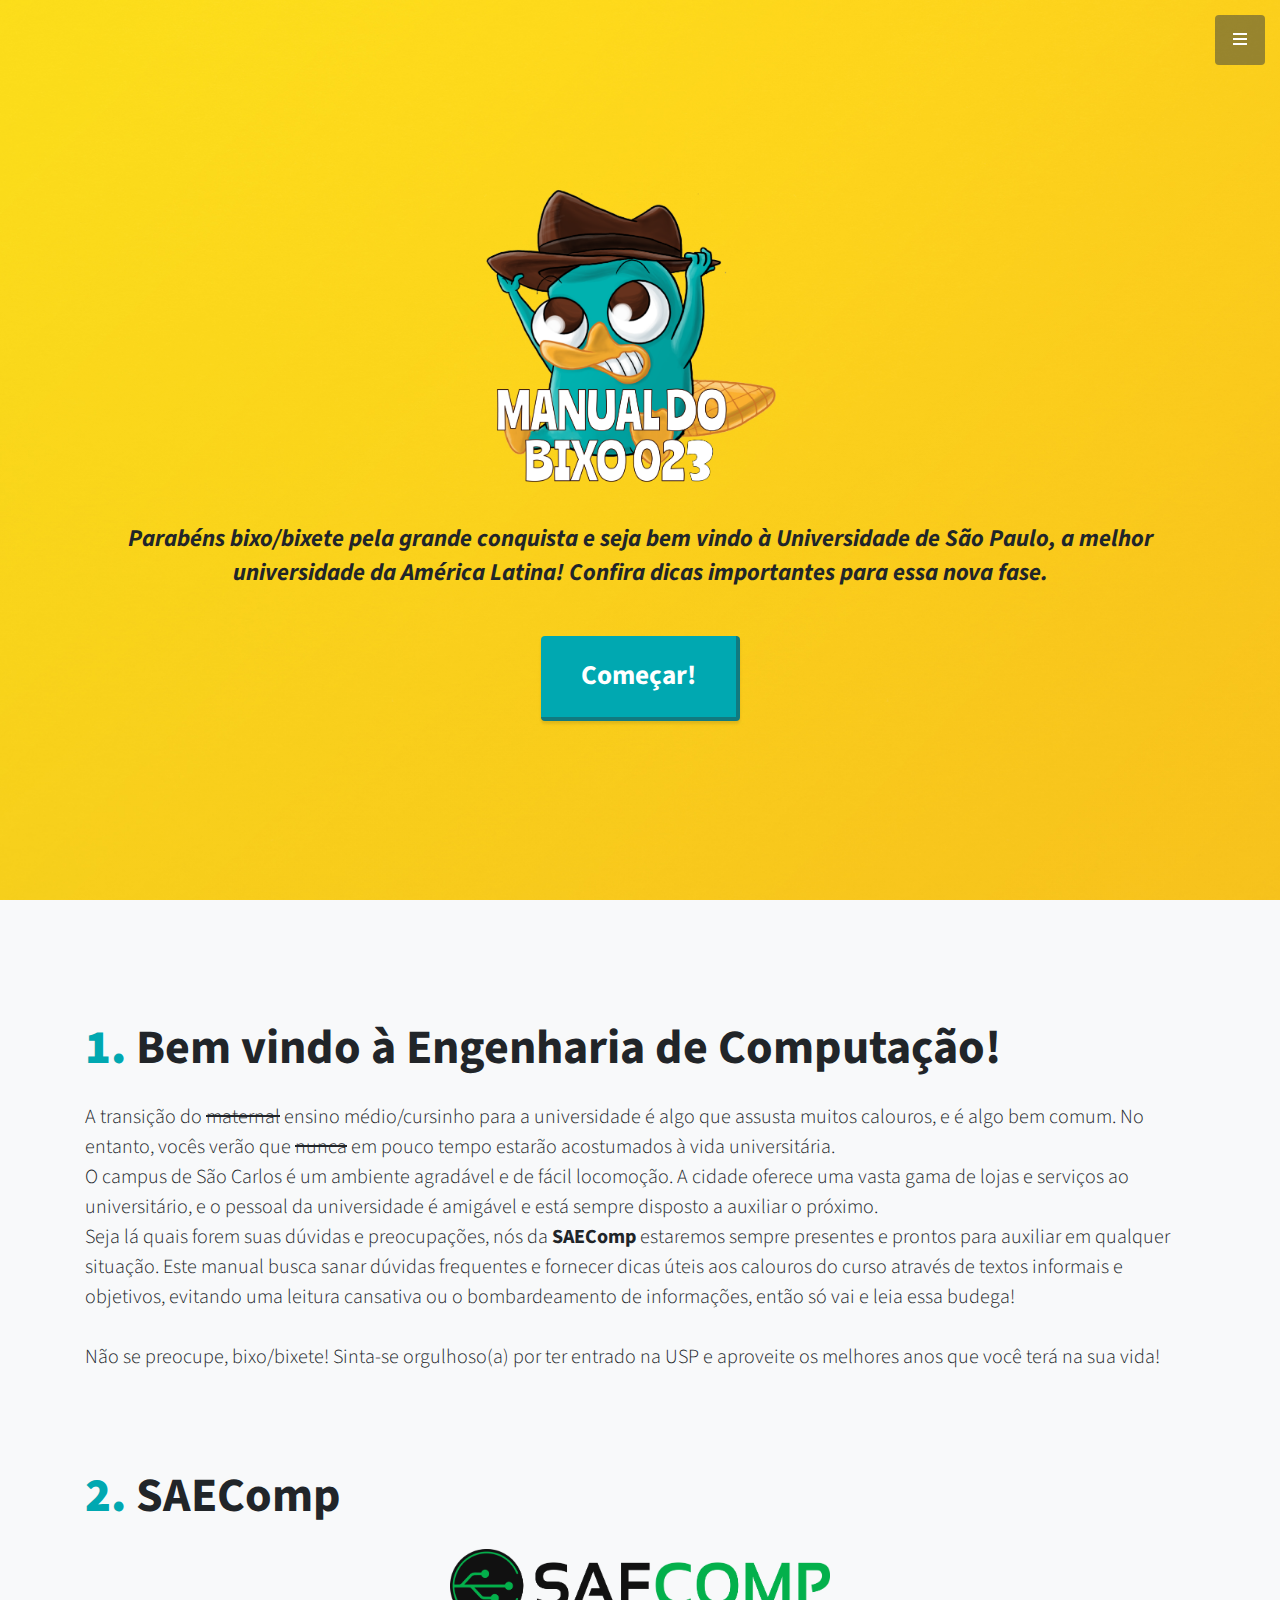
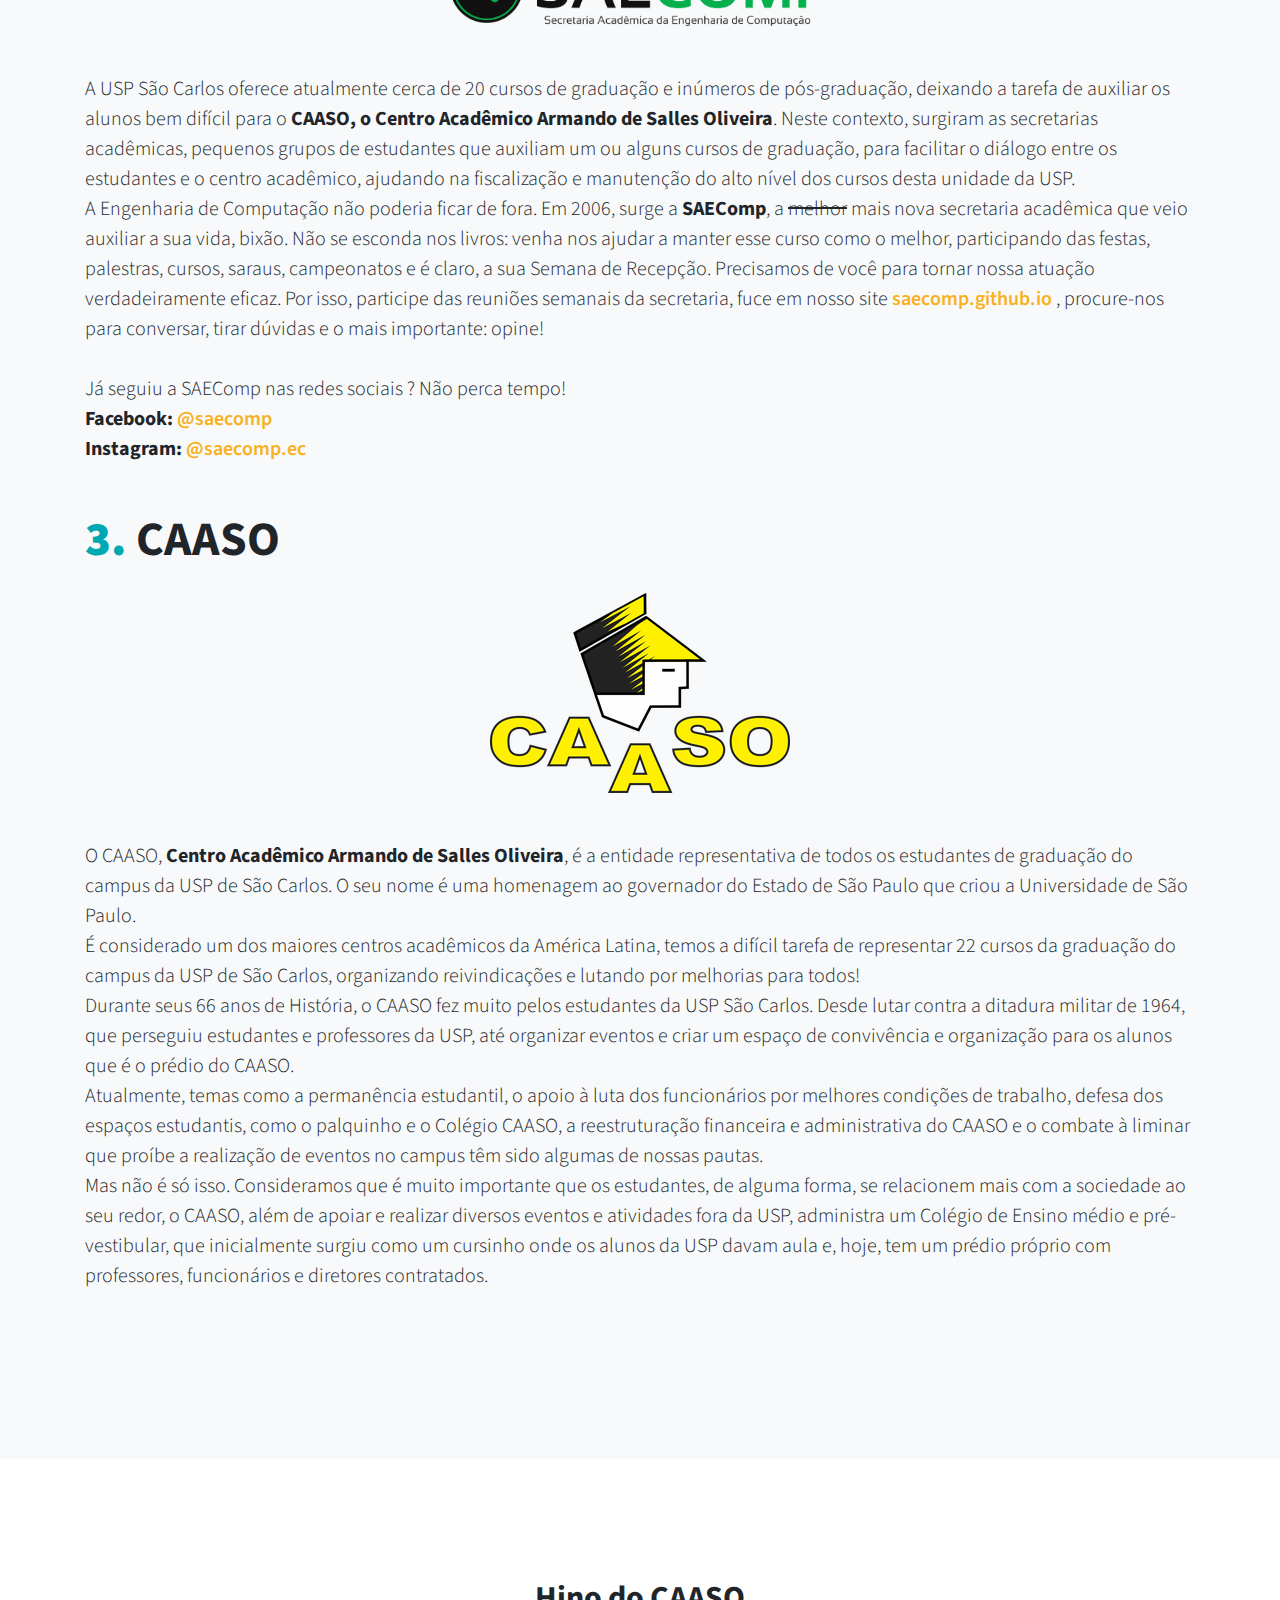
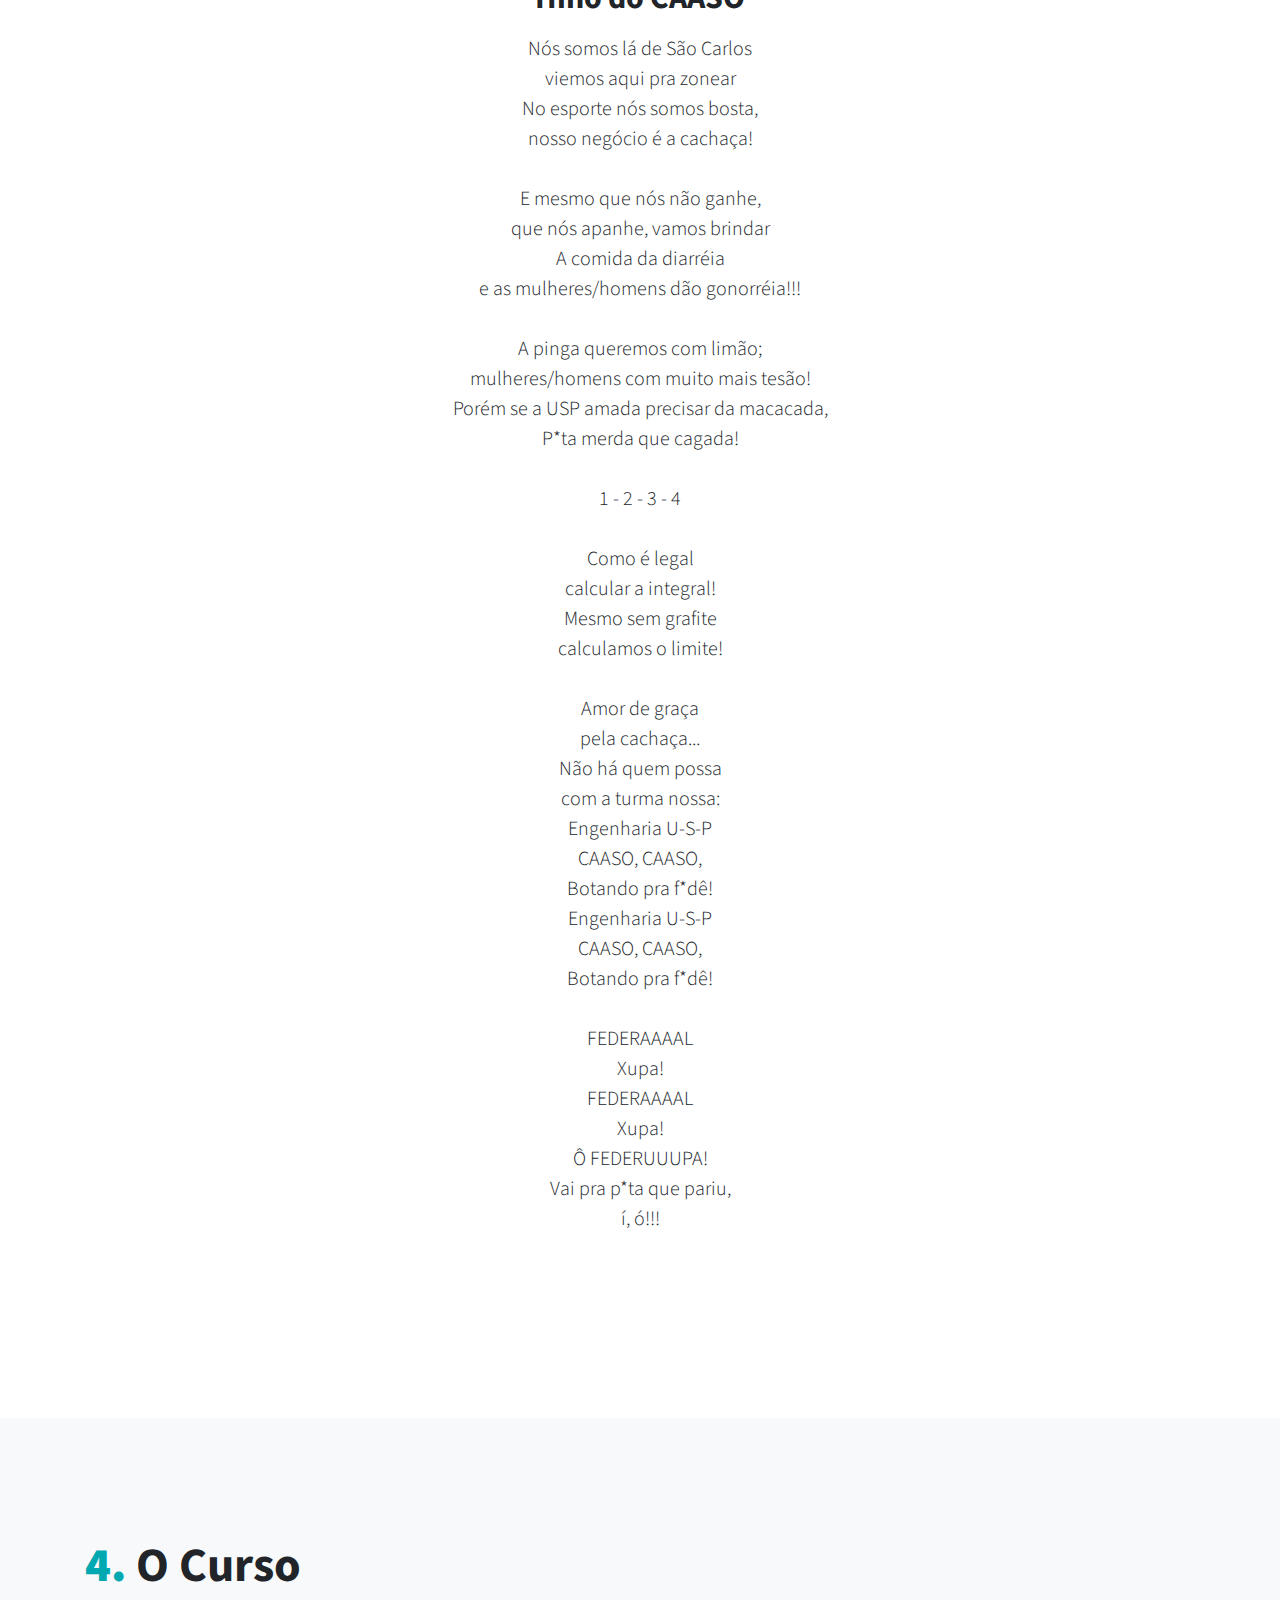
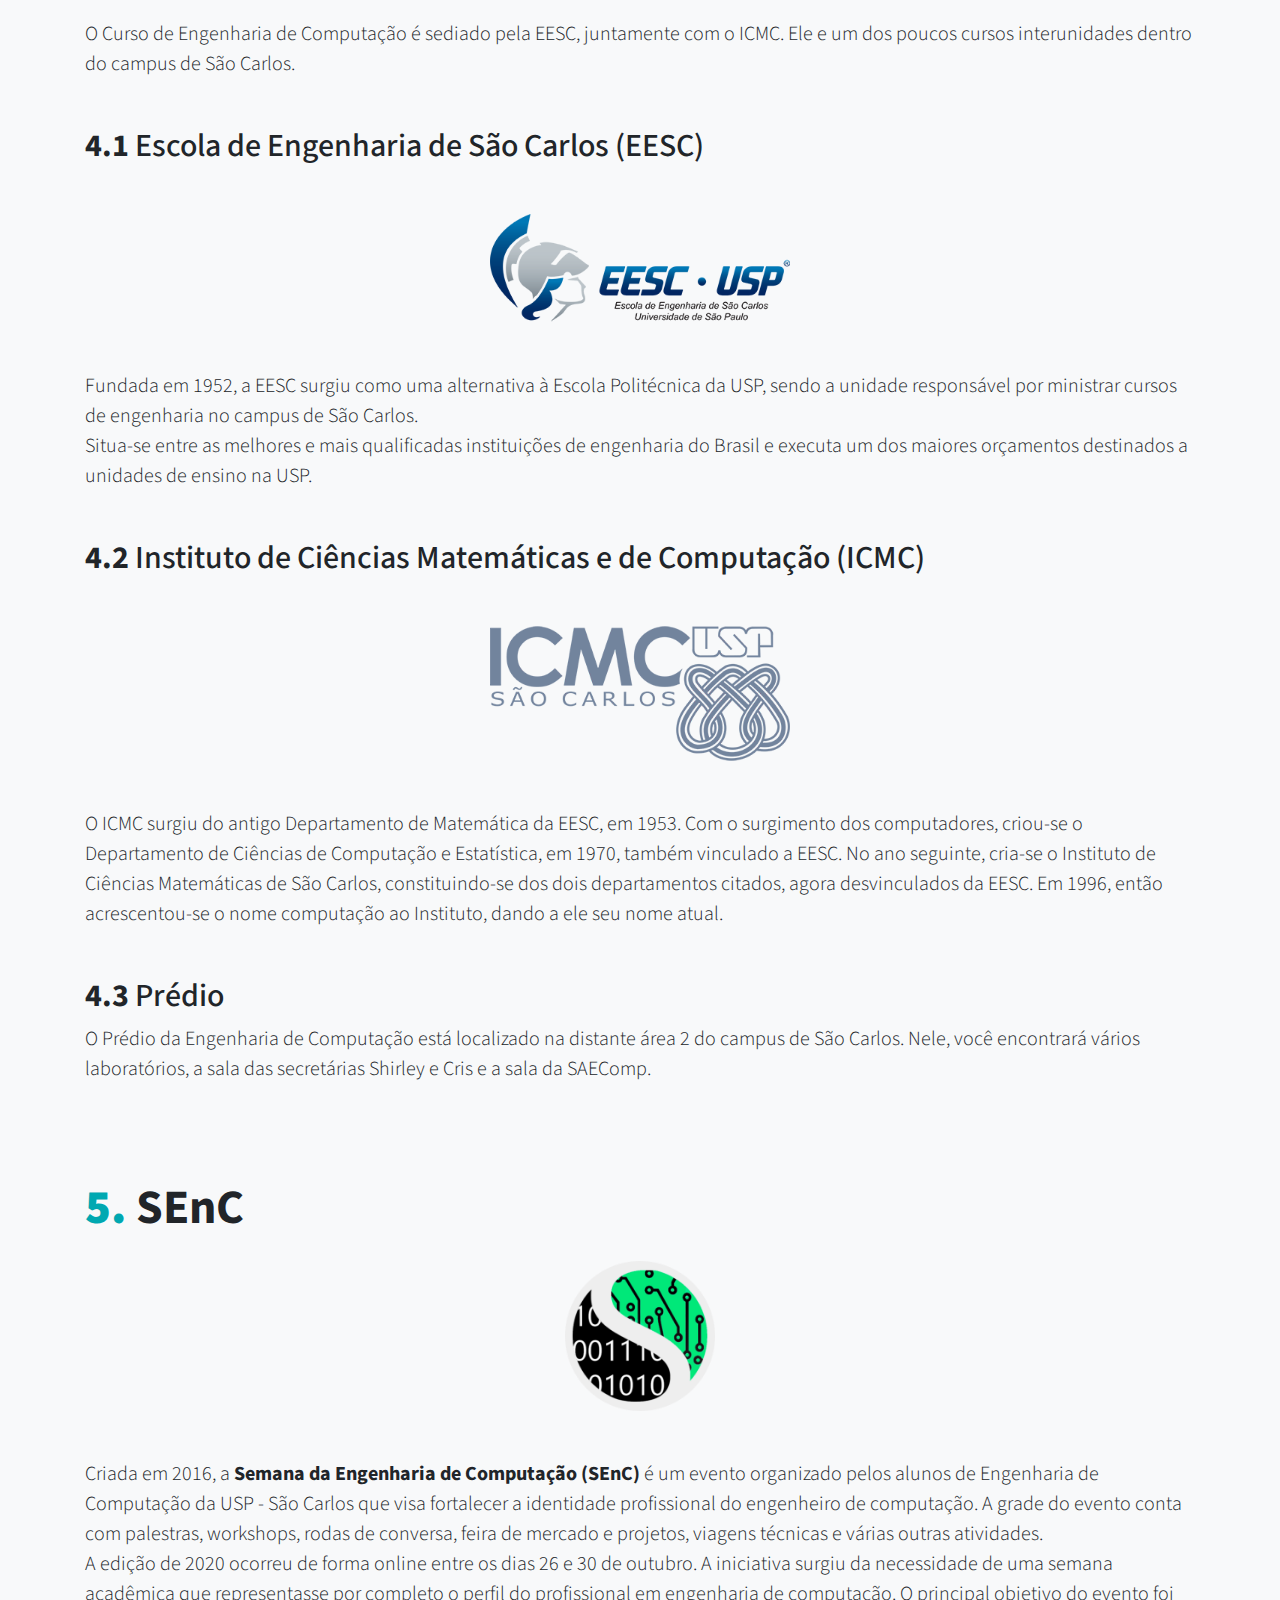
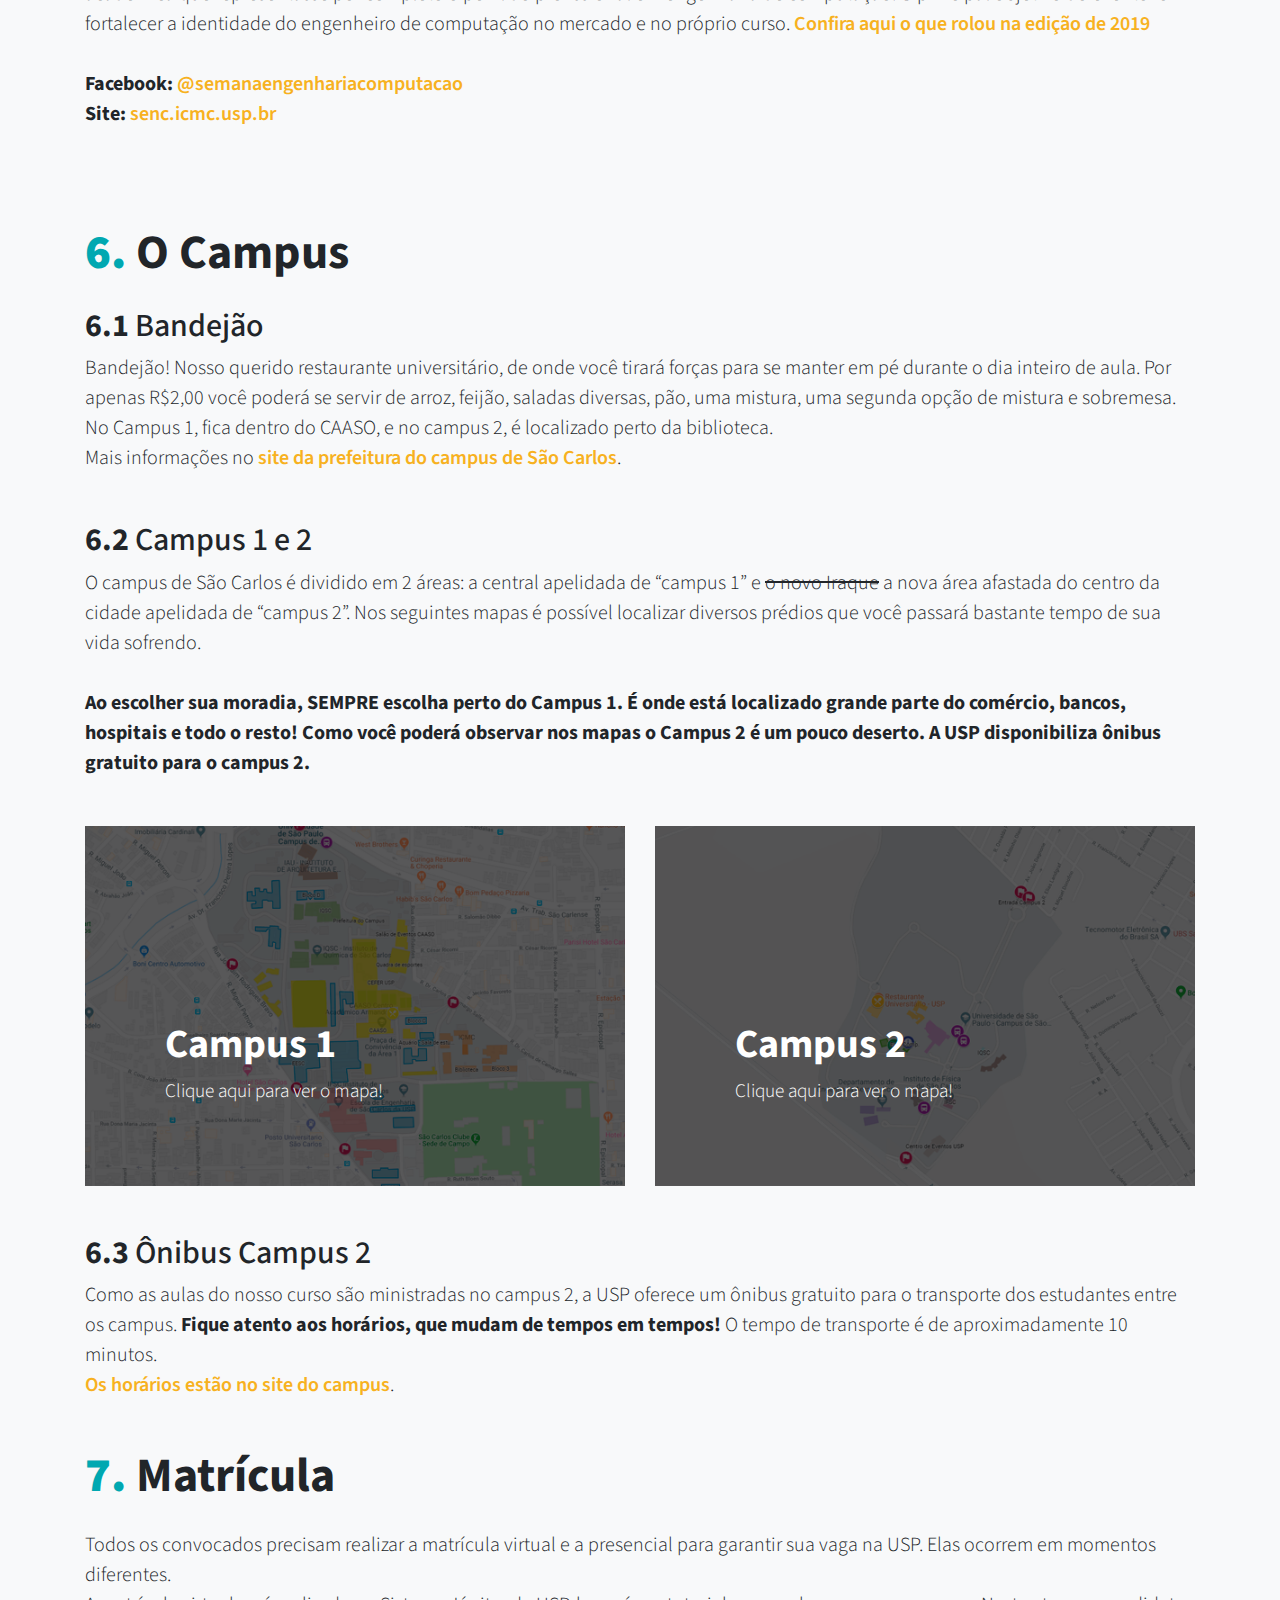
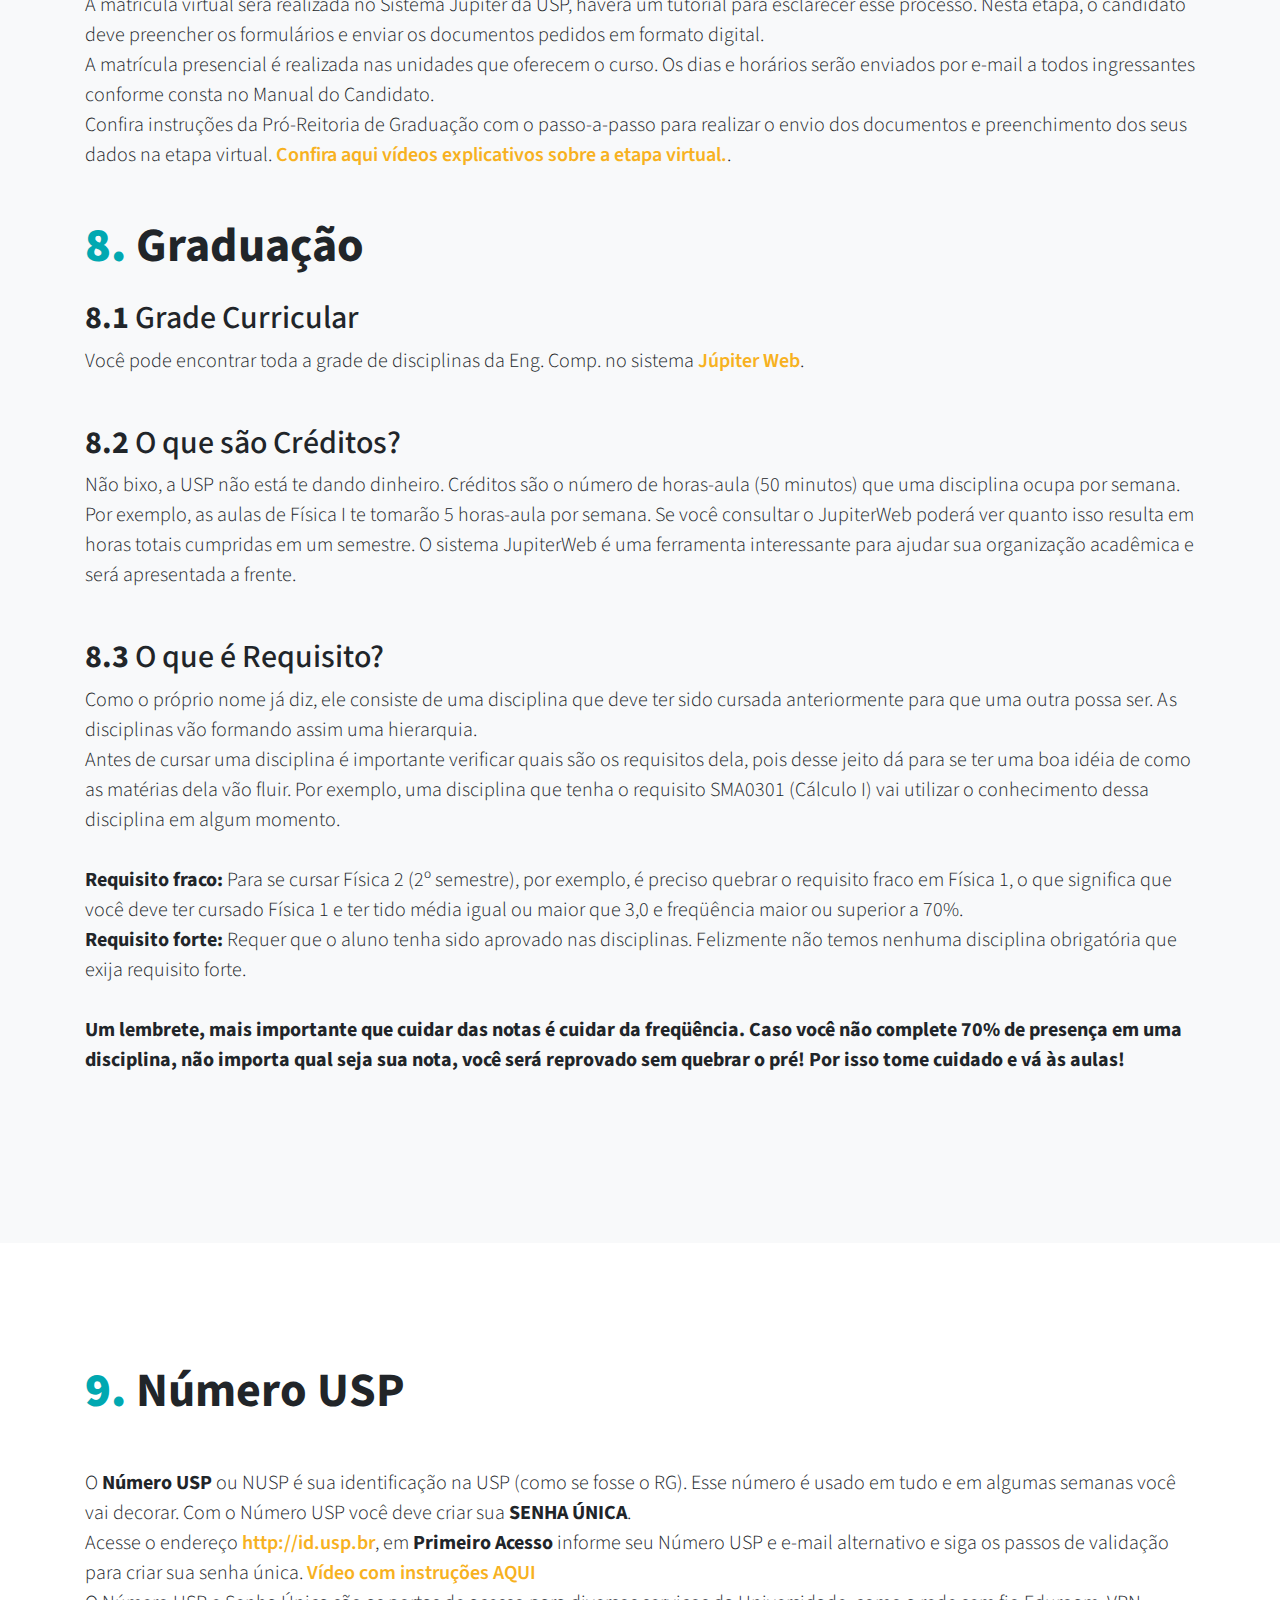
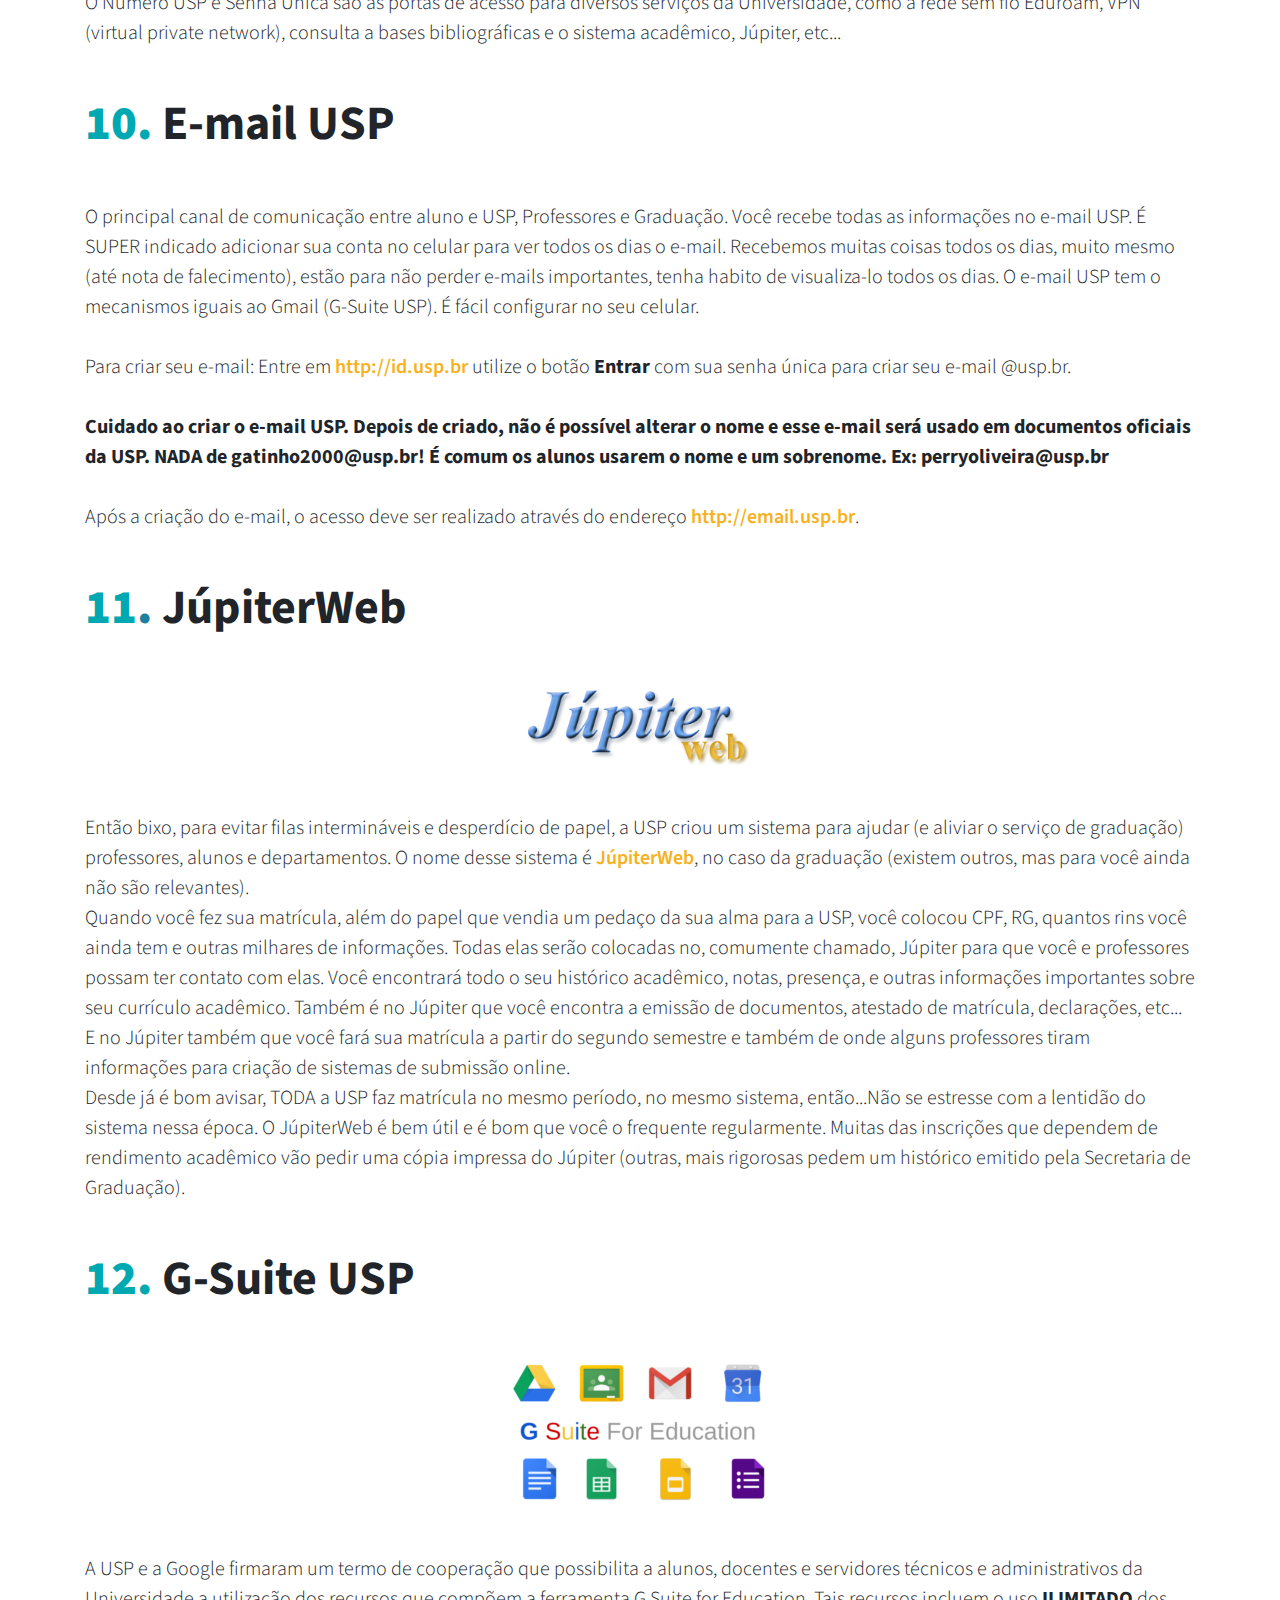
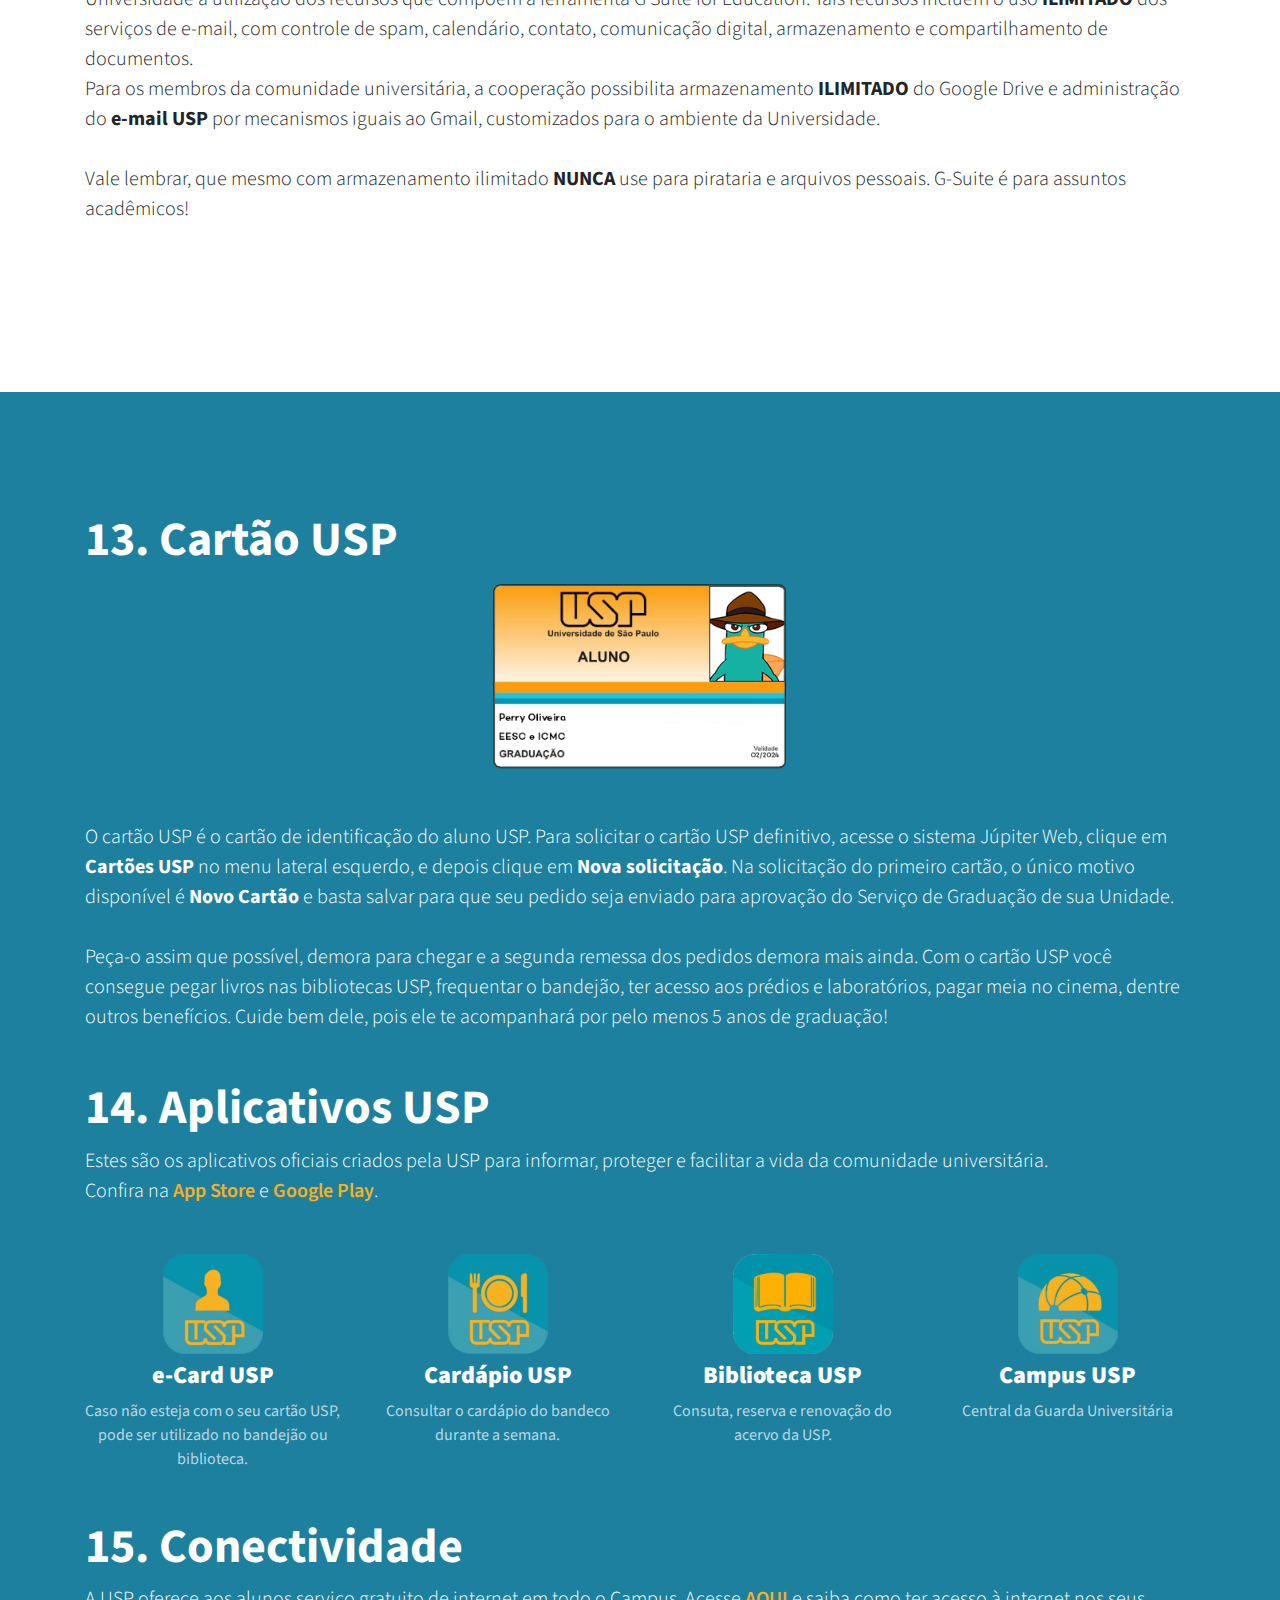
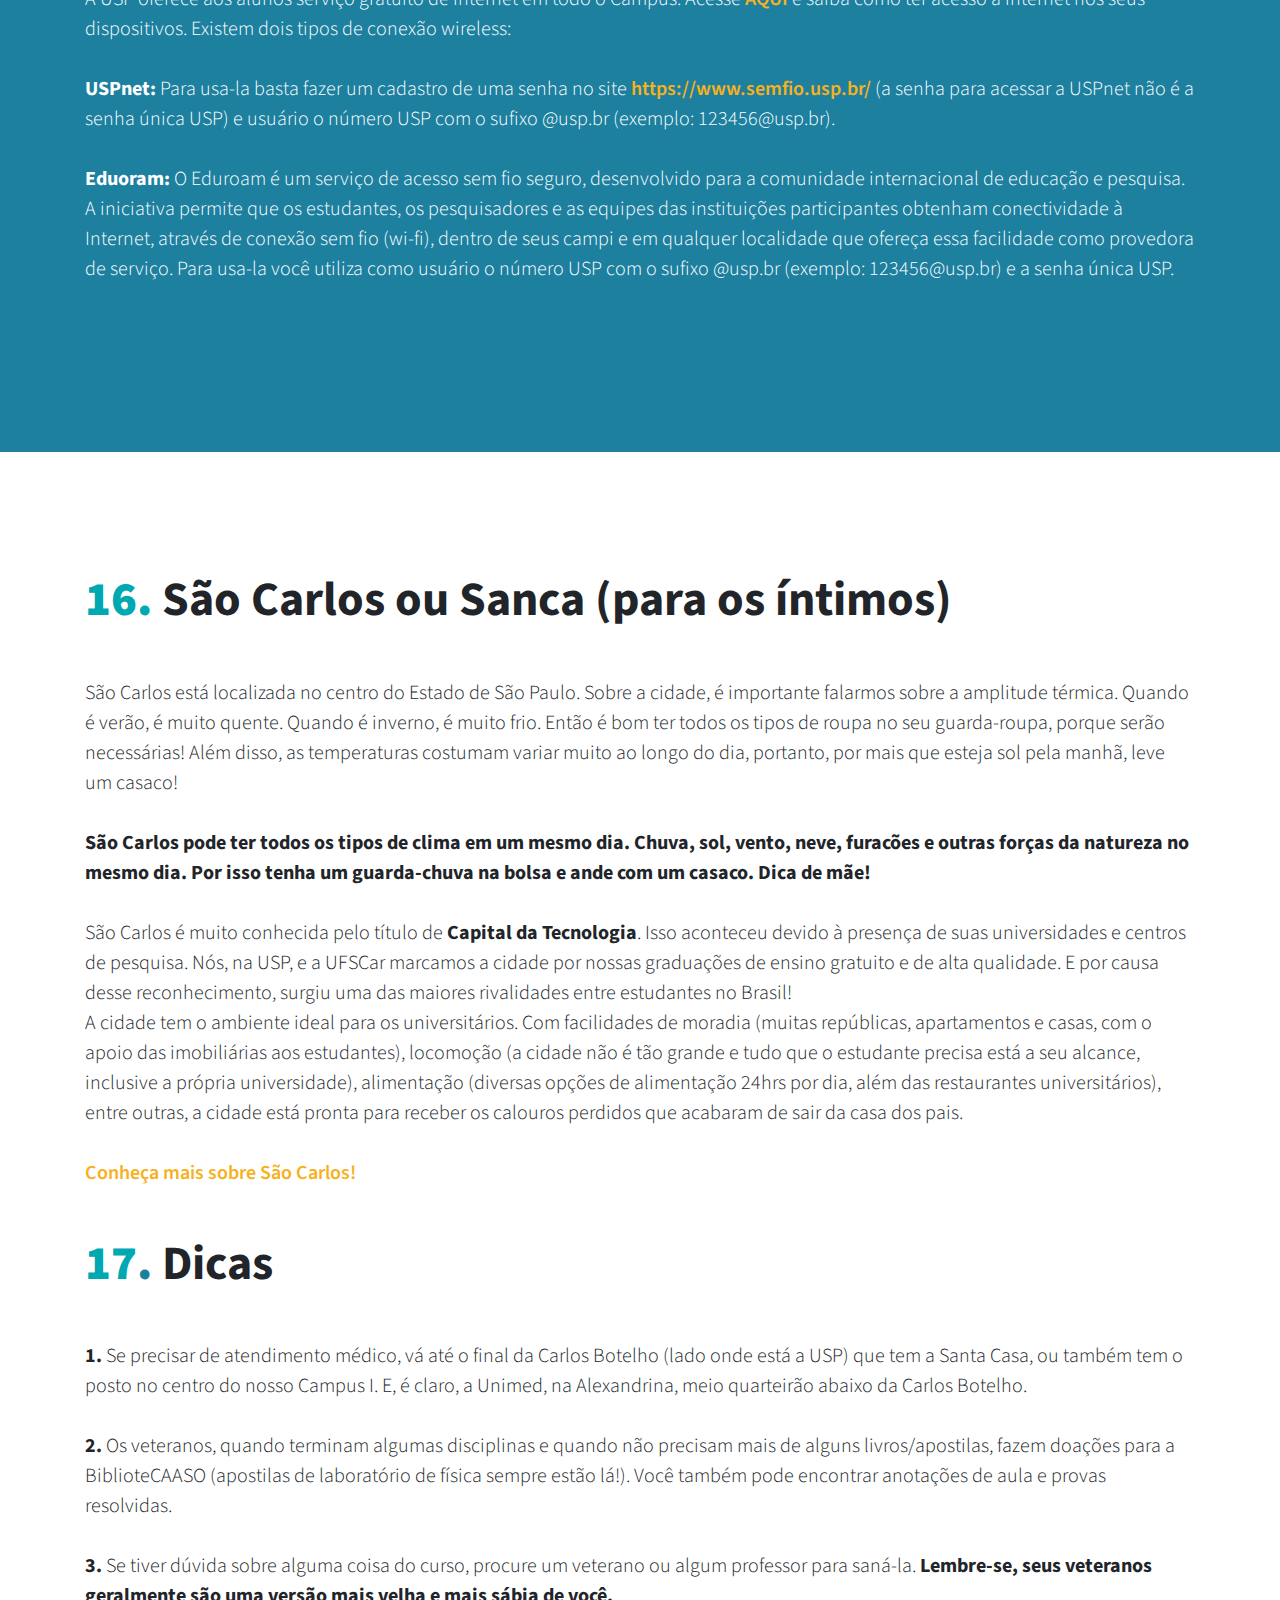
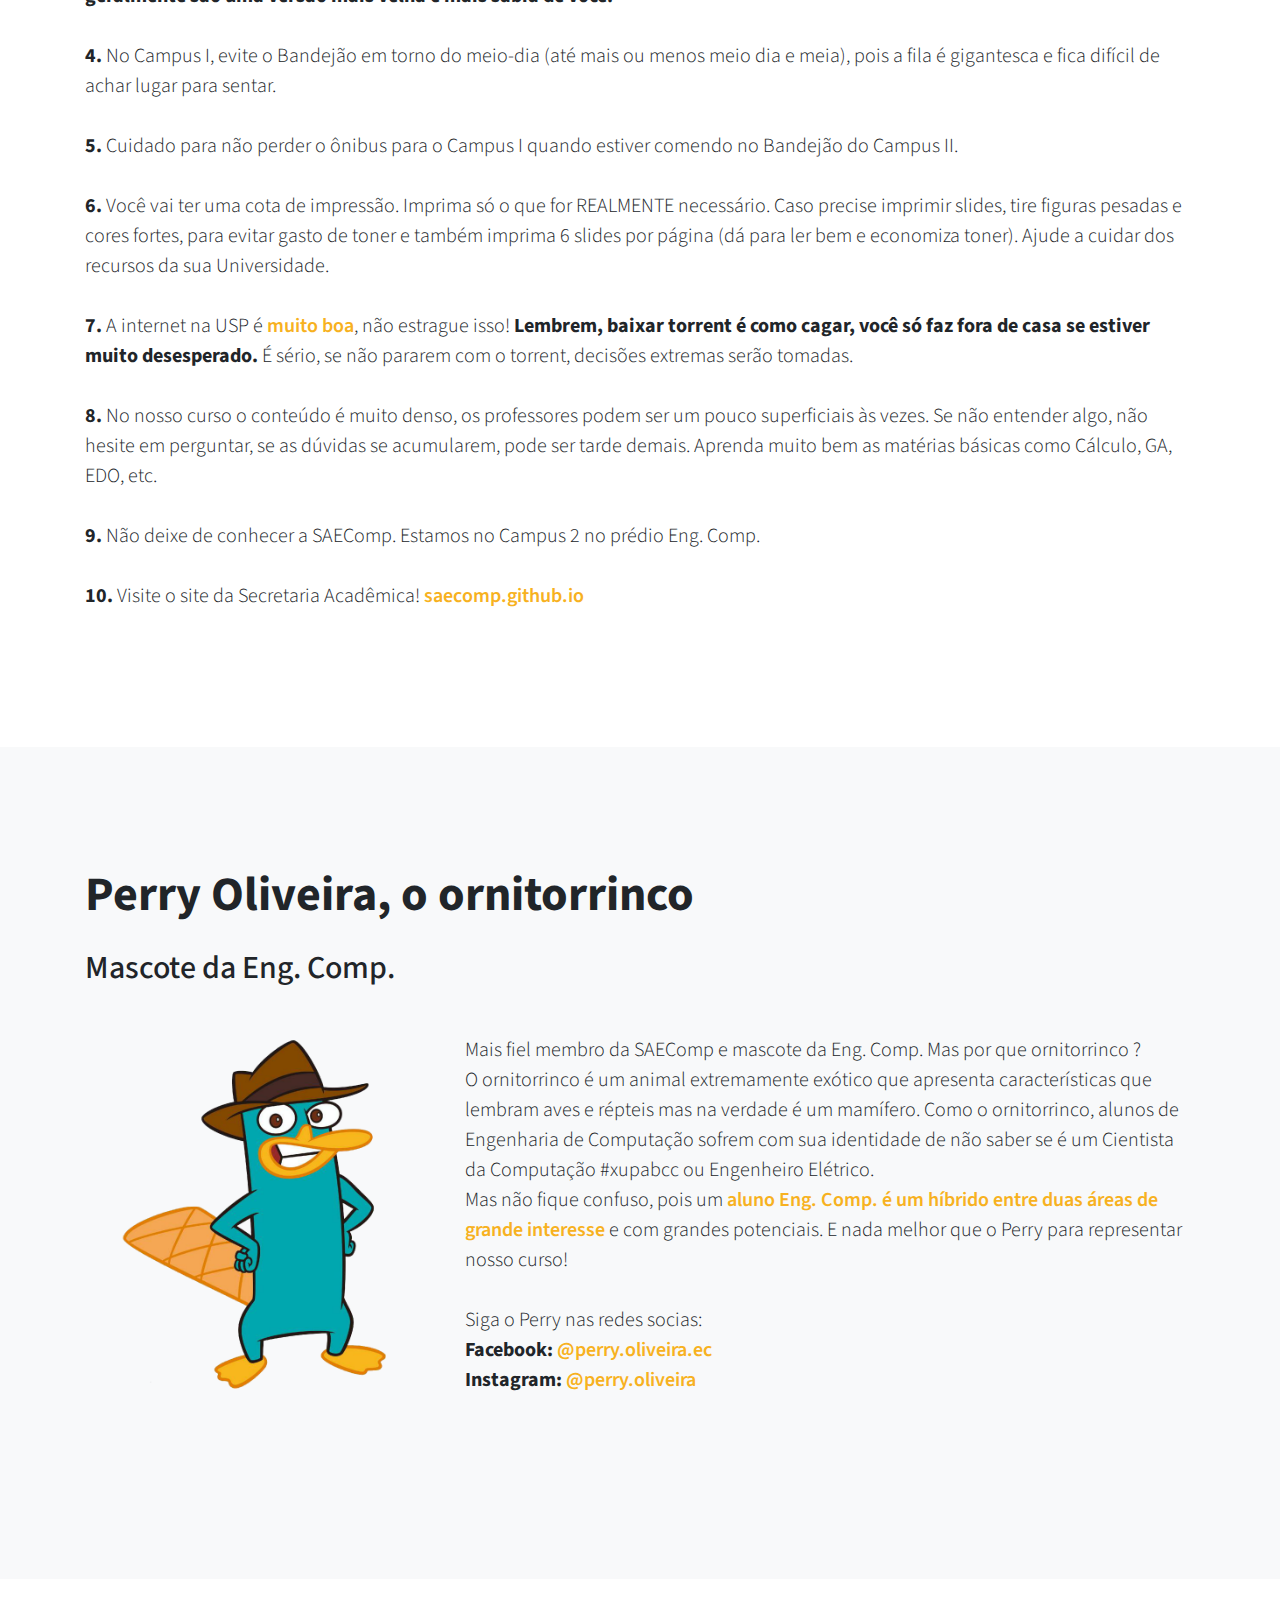
==== commit 4b4b357e: "Atualizando para 2023" ====
--- a/bixo/index.html
+++ b/bixo/index.html
@@ -8,7 +8,7 @@
     <meta name="description" content="">
     <meta name="author" content="">
 
-    <title>Manual do Bixo 021</title>
+    <title>Manual do Bixo 023</title>
 
     <meta name="viewport" content="width=device-width, initial-scale=1">
 
@@ -18,14 +18,14 @@
     <meta name="robots" content="index,follow">
     <link rel="alternate" href="" hreflang="pt-br" /> 
     <!-- Facebook and Twitter -->
-    <meta property="og:title" content="Manual do Bixo 020"/>
+    <meta property="og:title" content="Manual do Bixo 023"/>
     <meta property="og:image" content="img/img_manual_do_bixo_020.png"/>
-    <meta property="og:url" content="https://bixo.saecomp.com.br"/>
-    <meta property="og:site_name" content="Manual do Bixo 020"/>
+    <meta property="og:url" content="https://saecomp.github.io/bixo/index.html"/>
+    <meta property="og:site_name" content="Manual do Bixo 022"/>
     <meta property="og:description" content="Parabéns bixo/bixete pela grande conquista e seja bem vindo à Universidade de São Paulo, a melhor universidade da América Latina! Confira dicas importantes para essa nova fase."/>
-    <meta name="twitter:title" content="Manual do Bixo 020" />
+    <meta name="twitter:title" content="Manual do Bixo 023" />
     <meta name="twitter:image" content="img/img_manual_do_bixo_020.png" />
-    <meta name="twitter:url" content="https://bixo.saecomp.com.br" />
+    <meta name="twitter:url" content="https://saecomp.github.io/bixo/index.html" />
     <meta name="twitter:card" content="" />
 
     <!-- Bootstrap Core CSS -->
@@ -59,7 +59,7 @@
     <nav id="sidebar-wrapper">
       <ul class="sidebar-nav">
         <li class="sidebar-brand">
-          <a class="js-scroll-trigger" href="#page-top">Manual do Bixo 020</a>
+          <a class="js-scroll-trigger" href="#page-top">Manual do Bixo 022</a>
         </li>
 
         <li class="sidebar-nav-item">
@@ -125,7 +125,7 @@
     <!-- Header -->
     <header class="masthead d-flex">
       <div class="container text-center my-auto">
-		<img class="img-header" src="img/header.png">
+		<img class="img-header" src="img/header_023.png">
         <h3 class="mb-5">
           <em style="font-size: 1.5rem">Parabéns bixo/bixete pela grande conquista e seja bem vindo à Universidade de São Paulo, a melhor universidade da América Latina!
           Confira dicas importantes para essa nova fase.</em>
@@ -160,7 +160,7 @@
 	            <p class="lead mb-5">
 	            A USP São Carlos oferece atualmente cerca de 20 cursos de graduação e inúmeros de pós-graduação, deixando a tarefa de auxiliar os alunos bem difícil para o <b>CAASO, o Centro Acadêmico Armando de Salles Oliveira</b>. Neste contexto, surgiram as secretarias acadêmicas, pequenos grupos de estudantes que auxiliam um ou alguns cursos de graduação, para facilitar o diálogo entre os estudantes e o centro acadêmico, ajudando na fiscalização e manutenção do alto nível dos cursos desta unidade da USP. <br>
 
-				      A Engenharia de Computação não poderia ficar de fora. Em 2006, surge a <b>SAEComp</b>, a <strike>melhor</strike> mais nova secretaria acadêmica que veio auxiliar a sua vida, bixão. Não se esconda nos livros: venha nos ajudar a manter esse curso como o melhor, participando das festas, palestras, cursos, saraus, campeonatos e é claro, a sua Semana de Recepção. Precisamos de você para tornar nossa atuação verdadeiramente eficaz. Por isso, participe das reuniões semanais da secretaria, fuce em nosso site <a class="link-a" href="https://saecomp.com.br">saecomp.com.br</a> , procure-nos para conversar, tirar dúvidas e o mais importante: opine!
+				      A Engenharia de Computação não poderia ficar de fora. Em 2006, surge a <b>SAEComp</b>, a <strike>melhor</strike> mais nova secretaria acadêmica que veio auxiliar a sua vida, bixão. Não se esconda nos livros: venha nos ajudar a manter esse curso como o melhor, participando das festas, palestras, cursos, saraus, campeonatos e é claro, a sua Semana de Recepção. Precisamos de você para tornar nossa atuação verdadeiramente eficaz. Por isso, participe das reuniões semanais da secretaria, fuce em nosso site <a class="link-a" href="https://saecomp.github.io">saecomp.github.io</a> , procure-nos para conversar, tirar dúvidas e o mais importante: opine!
               <br><br>
               Já seguiu a SAEComp nas redes sociais ? Não perca tempo!<br>
               <b>Facebook: </b> <a class="link-a" target="_blank" href="https://www.facebook.com/saecomp">@saecomp</a><br>
@@ -185,13 +185,7 @@
 
               Atualmente, temas como a permanência estudantil, o apoio à luta dos funcionários por melhores condições de trabalho, defesa dos espaços estudantis, como o palquinho e o Colégio CAASO, a reestruturação financeira e administrativa do CAASO e o combate à liminar que proíbe a realização de eventos no campus têm sido algumas de nossas pautas. <br>
 
-              Mas não é só isso. Consideramos que é muito importante que os estudantes, de alguma forma, se relacionem mais com a sociedade ao seu redor, o CAASO, além de apoiar e realizar diversos eventos e atividades fora da USP, administra um Colégio de Ensino médio e pré-vestibular, que inicialmente surgiu como um cursinho onde os alunos da USP davam aula e, hoje, tem um prédio próprio com professores, funcionários e diretores contratados.<br>
-
-              É claro que fazer tudo isso não é fácil! Tudo isso custa muito dinheiro e trabalho dos diretores do CAASO. Hoje, por conta de alguns erros administrativos do passado e, especialmente, por conta da crise dos anos 80, o CAASO tem dívidas de origem tributária e trabalhista de tal modo que se tornou muito difícil quitá-la visto que atualmente equivale a cerca de 3,2 milhões.<br>
-              <img class="mb-5 img-exemple" style="margin:20px auto 0;display: table;" width="250px" src="img/caaso_vive.png">
-              Recentemente, o CAASO foi intimado a pagar sua dívida, caso contrário, há a possibilidade de perder todas as posses e seu CNPJ. Isso significa que toda a autonomia que o Centro Acadêmico tem, desde realizar eventos e ter uma sala até o própria existência colégio, seriam comprometidas. E quem perde somos nós, estudantes e todas as pessoas que usufruem de alguma forma de atividades do CAASO. <br>
-
-              Por isso, foi criada a campanha financeira CAASO VIVE em 2018. <a class="link-a" target="_blank" href="https://www.vakinha.com.br/vaquinha/salve-o-caaso">Acesse a Vaquinha AQUI</a> Venha você também ajudar a construir o seu Centro Acadêmico e garantir que os próximos anos dessa história sejam tão brilhantes quanto os últimos 66 anos!
+              Mas não é só isso. Consideramos que é muito importante que os estudantes, de alguma forma, se relacionem mais com a sociedade ao seu redor, o CAASO, além de apoiar e realizar diversos eventos e atividades fora da USP, administra um Colégio de Ensino médio e pré-vestibular, que inicialmente surgiu como um cursinho onde os alunos da USP davam aula e, hoje, tem um prédio próprio com professores, funcionários e diretores contratados.
               </p>
 	            
 	        </div>
@@ -536,7 +530,7 @@
 
 						<b>9. </b>Não deixe de conhecer a SAEComp. Estamos no Campus 2 no prédio Eng. Comp.<br><br>
 
-						<b>10. </b>Visite o site da Secretaria Acadêmica! <a class="link-a" target="_blank" href="https://saecomp.com.br">saecomp.com.br</a>
+						<b>10. </b>Visite o site da Secretaria Acadêmica! <a class="link-a" target="_blank" href="https://saecomp.github.io">saecomp.github.io</a>
 					
 		            </p>
 		        </div>
@@ -767,6 +761,21 @@
             </div>
             <!-- //////////////// -->
 
+
+            <!-- //////////////// -->
+            <div class="col-lg-4 mb-5 mx-auto">
+              <img class="img-exemple" width="100%" src="img/extra/iteam.jpg">
+            </div>
+            <div class="col-lg-8 mb-5 mx-auto">
+                <h2 class="sub-title-cont">iTeam USP São Carlos</h2>
+                <p class="lead-2">
+                  Entidade destinada a promover a internacionalização na USP São Carlos. Para tanto, faz a recepção dos intercambistas estrangeiros que vêm para São Carlos e os ajuda a se aclimatar mais facilmente à chegada ao Brasil, por meio de programas como o Housing e Buddy Program. O iTeam USP São Carlos também realiza eventos em que incentiva os estudantes a buscarem experiências internacionais, seja por meio de intercâmbios ou outros meios.
+                </p>
+            </div>
+            <!-- //////////////// -->
+
+
+            <!-- //////////////// -->
             <div class="col-lg-4 mb-5 mx-auto">
               <img class="img-exemple" width="100%" src="img/extra/ganesh.png">
             </div>
@@ -908,7 +917,7 @@
     <!-- Footer -->
     <footer class="footer text-center">
       <div class="container text-center">
-        <p class="text-muted mb-0">Copyright &copy; <a href="https://bixo.saecomp.com.br/matrix" target="_blank">💚</a> <a href="https://saecomp.com.br">SAEComp</a> <br>Secretaria Acadêmica da Engenharia de Computação | USP São Carlos</p>
+        <p class="text-muted mb-0">Copyright &copy; <a href="https://saecomp.github.io/bixo/index.html" target="_blank">💚</a> <a href="https://saecomp.github.io">SAEComp</a> <br>Secretaria Acadêmica da Engenharia de Computação | USP São Carlos</p>
       </div>
     </footer>
 
